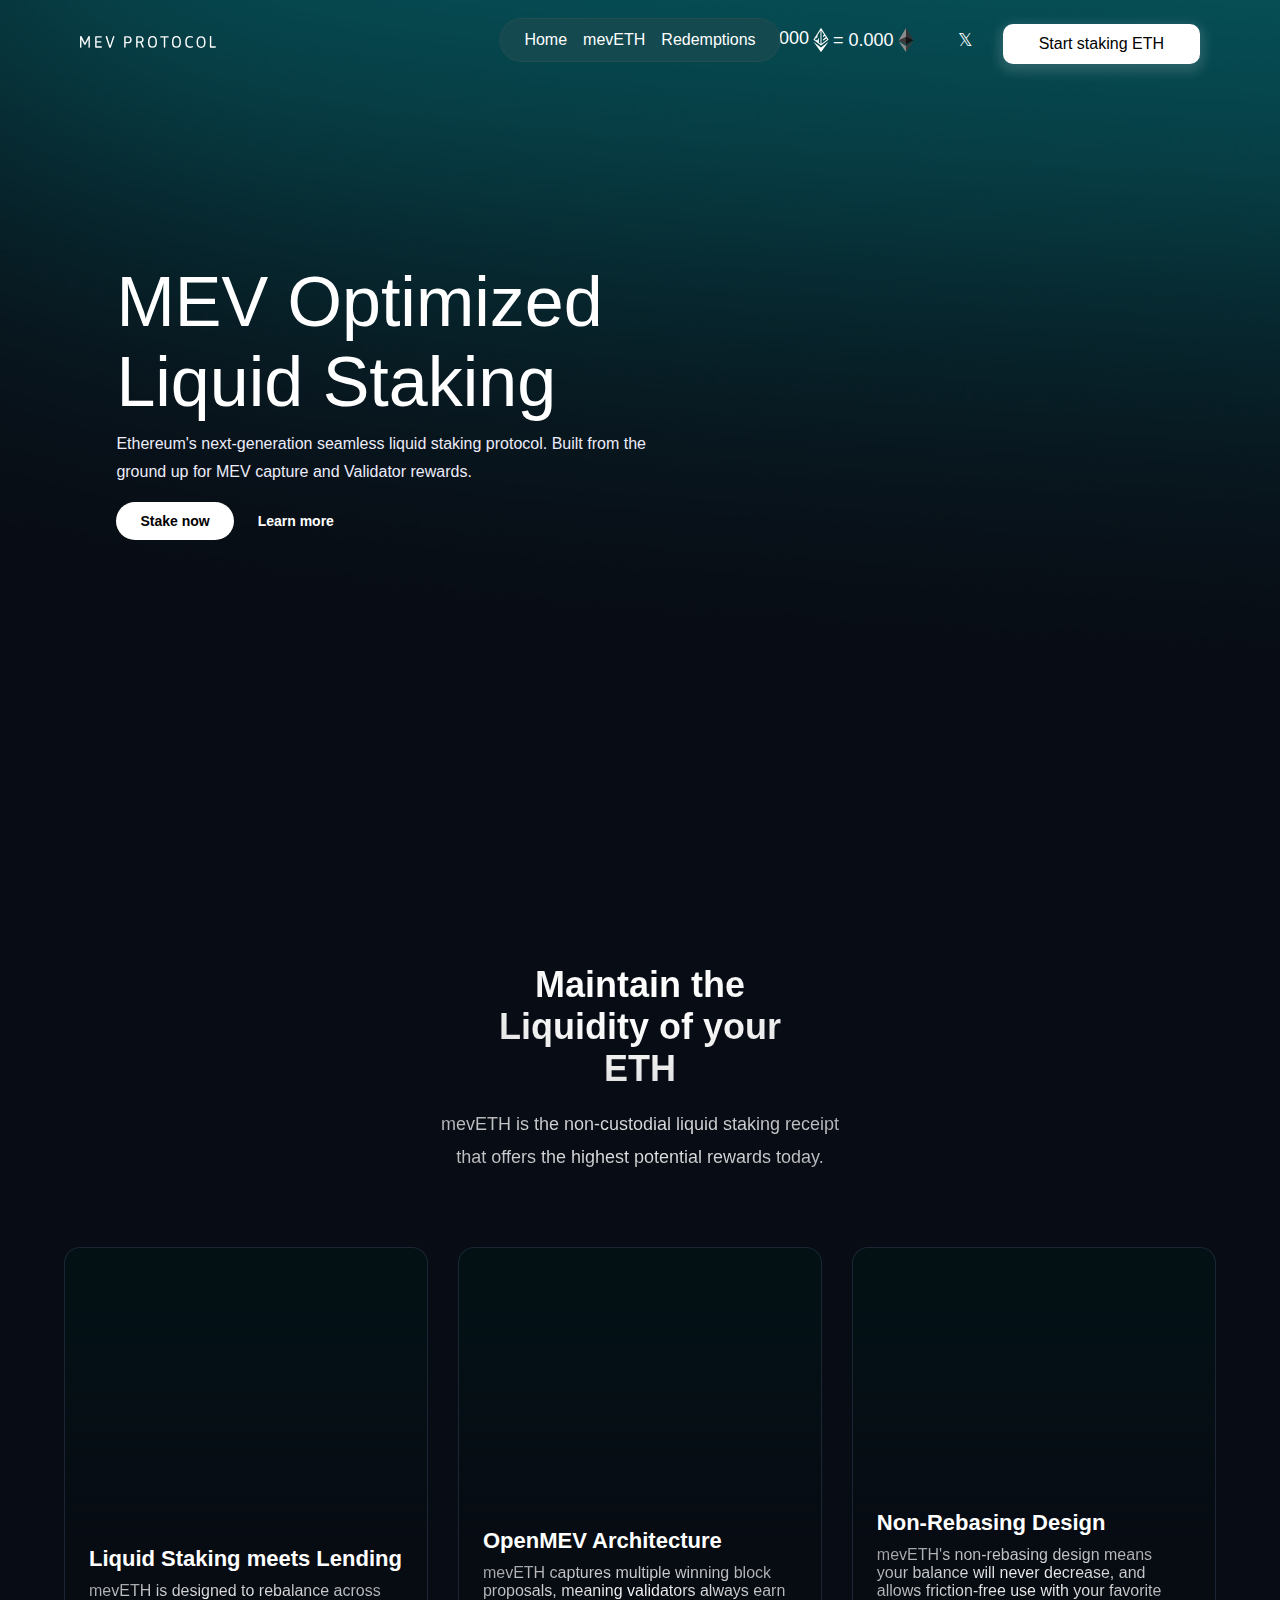
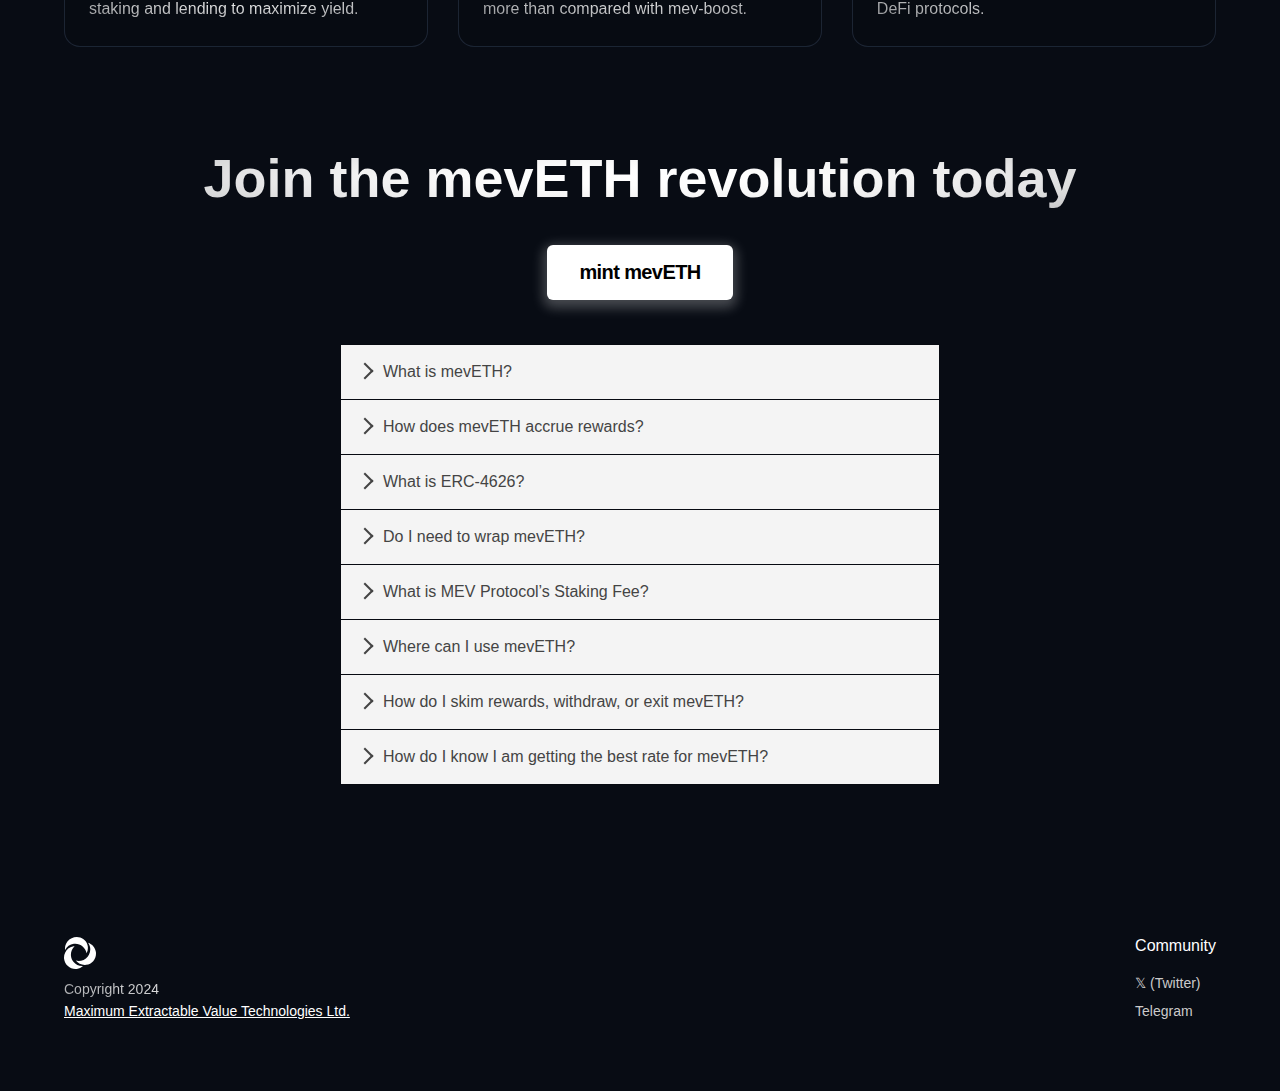
==== index.html @ b2927cab "initial" ====
<!DOCTYPE html><html lang="en"><head><meta charSet="utf-8"/><title>mevETH - Ethereum LSD Protocol</title><link rel="icon" href="/favicon.ico"/><link rel="apple-touch-icon" sizes="180x180" href="/apple-touch-icon.png"/><meta property="og:url" content="https://mev.io"/><meta property="og:type" content="website"/><meta property="og:title" content="mevETH - Ethereum LSD Protocol"/><meta property="og:description" content="Ethereum&#x27;s next-generation seamless liquid staking protocol. Built from the ground up for MEV capture and Validator rewards."/><meta property="og:image" content="https://mev.io/images/twitter-card.png"/><meta name="twitter:card" content="summary_large_image"/><meta name="twitter:site" content="@mevdotio"/><meta name="twitter:creator" content="@mevdotio"/><meta name="twitter:title" content="mevETH - Ethereum LSD Protocol"/><meta name="twitter:description" content="Ethereum&#x27;s next-generation seamless liquid staking protocol. Built from the ground up for MEV capture and Validator rewards."/><meta name="twitter:image" content="https://mev.io/images/twitter-card.png"/><meta name="viewport" content="width=device-width, initial-scale=1"/><meta name="next-head-count" content="16"/><link rel="preload" href="/_next/static/css/9e6dbf9101a9a16c.css" as="style"/><link rel="stylesheet" href="/_next/static/css/9e6dbf9101a9a16c.css" data-n-g=""/><link rel="preload" href="/_next/static/css/ba7b29b6f567348e.css" as="style"/><link rel="stylesheet" href="/_next/static/css/ba7b29b6f567348e.css" data-n-p=""/><noscript data-n-css=""></noscript><script defer="" nomodule="" src="/_next/static/chunks/polyfills-78c92fac7aa8fdd8.js"></script><script src="/_next/static/chunks/webpack-193df2cd1e088254.js" defer=""></script><script src="/_next/static/chunks/framework-48f7da9868157f5e.js" defer=""></script><script src="/_next/static/chunks/main-70a9a8b7d65f57b1.js" defer=""></script><script src="/_next/static/chunks/pages/_app-cb65a647f2c83611.js" defer=""></script><script src="/_next/static/chunks/58a3678d-e66e884e87c903cf.js" defer=""></script><script src="/_next/static/chunks/5090-e5858f92ec7a10dd.js" defer=""></script><script src="/_next/static/chunks/5675-821deb7d346eb6e0.js" defer=""></script><script src="/_next/static/chunks/3853-299b4e71f726141a.js" defer=""></script><script src="/_next/static/chunks/1292-792031616fa3cd35.js" defer=""></script><script src="/_next/static/chunks/8764-101e3db171585151.js" defer=""></script><script src="/_next/static/chunks/9761-9b1452c44ad5a506.js" defer=""></script><script src="/_next/static/chunks/1438-9fabbbc37238bfd7.js" defer=""></script><script src="/_next/static/chunks/4113-73d9032cc98ac08c.js" defer=""></script><script src="/_next/static/chunks/pages/index-a3fe8a8aa3f65057.js" defer=""></script><script src="/_next/static/6f2IP54mz_N9ShFIm2wkL/_buildManifest.js" defer=""></script><script src="/_next/static/6f2IP54mz_N9ShFIm2wkL/_ssgManifest.js" defer=""></script><style data-styled="" data-styled-version="5.3.11">.hkNxDt{display:-webkit-box;display:-webkit-flex;display:-ms-flexbox;display:flex;-webkit-flex-direction:row;-ms-flex-direction:row;flex-direction:row;width:90vw;-webkit-align-self:center;-ms-flex-item-align:center;align-self:center;margin:72px 0;font-size:14px;font-weight:400;-webkit-box-pack:justify;-webkit-justify-content:space-between;-ms-flex-pack:justify;justify-content:space-between;display:-webkit-box;display:-webkit-flex;display:-ms-flexbox;display:flex;}/*!sc*/
@media (max-width:560px){.hkNxDt{padding-bottom:64px;-webkit-flex-direction:column;-ms-flex-direction:column;flex-direction:column;-webkit-box-pack:start;-webkit-justify-content:flex-start;-ms-flex-pack:start;justify-content:flex-start;-webkit-align-items:flex-start;-webkit-box-align:flex-start;-ms-flex-align:flex-start;align-items:flex-start;font-size:12px;}}/*!sc*/
data-styled.g1[id="sc-c3d81a65-0"]{content:"hkNxDt,"}/*!sc*/
.iDowoh{display:-webkit-box;display:-webkit-flex;display:-ms-flexbox;display:flex;-webkit-flex-direction:row;-ms-flex-direction:row;flex-direction:row;-webkit-align-items:flex-start;-webkit-box-align:flex-start;-ms-flex-align:flex-start;align-items:flex-start;-webkit-box-pack:justify;-webkit-justify-content:space-between;-ms-flex-pack:justify;justify-content:space-between;-webkit-box-flex:1;-webkit-flex-grow:1;-ms-flex-positive:1;flex-grow:1;}/*!sc*/
@media (max-width:560px){.iDowoh{visibility:hidden;display:none;}}/*!sc*/
data-styled.g3[id="sc-c3d81a65-2"]{content:"iDowoh,"}/*!sc*/
.kILkBS{display:none;width:100%;-webkit-box-pack:justify;-webkit-justify-content:space-between;-ms-flex-pack:justify;justify-content:space-between;margin-top:32px;padding:0 4px;}/*!sc*/
@media (max-width:560px){.kILkBS{display:-webkit-box;display:-webkit-flex;display:-ms-flexbox;display:flex;}}/*!sc*/
data-styled.g4[id="sc-c3d81a65-3"]{content:"kILkBS,"}/*!sc*/
.bhXXJQ{display:-webkit-box;display:-webkit-flex;display:-ms-flexbox;display:flex;-webkit-flex-direction:column;-ms-flex-direction:column;flex-direction:column;}/*!sc*/
data-styled.g5[id="sc-c3d81a65-4"]{content:"bhXXJQ,"}/*!sc*/
.dpFEYM{margin-top:12px;background:radial-gradient( 162.5% 162.5% at 50% 50%, #ffffff 0%, rgba(199,199,199,0.01) 100% );-webkit-background-clip:text;-webkit-text-fill-color:transparent;background-clip:text;text-fill-color:transparent;}/*!sc*/
data-styled.g6[id="sc-c3d81a65-5"]{content:"dpFEYM,"}/*!sc*/
.fnyOBx{margin-top:6px;-webkit-text-decoration:underline;text-decoration:underline;color:white;}/*!sc*/
data-styled.g7[id="sc-c3d81a65-6"]{content:"fnyOBx,"}/*!sc*/
.lnZTcD{display:-webkit-box;display:-webkit-flex;display:-ms-flexbox;display:flex;-webkit-flex-direction:column;-ms-flex-direction:column;flex-direction:column;}/*!sc*/
data-styled.g8[id="sc-c3d81a65-7"]{content:"lnZTcD,"}/*!sc*/
.kRLWcY{color:white;font-weight:500;font-size:16px;}/*!sc*/
@media (max-width:560px){.kRLWcY{font-size:14px;}}/*!sc*/
data-styled.g9[id="sc-c3d81a65-8"]{content:"kRLWcY,"}/*!sc*/
.dMPtBi{display:-webkit-box;display:-webkit-flex;display:-ms-flexbox;display:flex;-webkit-flex-direction:column;-ms-flex-direction:column;flex-direction:column;margin-top:20px;gap:12px;}/*!sc*/
data-styled.g10[id="sc-c3d81a65-9"]{content:"dMPtBi,"}/*!sc*/
.kICtoB{color:#cbcaca;-webkit-transition:color 0.2s ease-in-out;transition:color 0.2s ease-in-out;}/*!sc*/
.kICtoB:hover{color:white;}/*!sc*/
data-styled.g11[id="sc-c3d81a65-10"]{content:"kICtoB,"}/*!sc*/
.hhqymI{display:-webkit-box;display:-webkit-flex;display:-ms-flexbox;display:flex;-webkit-flex-direction:column;-ms-flex-direction:column;flex-direction:column;min-height:100vh;min-width:100vw;background-image:url('/images/bg.png');background-size:cover;}/*!sc*/
data-styled.g12[id="sc-955db90f-0"]{content:"hhqymI,"}/*!sc*/
.ciZkiD{background:#ffffff;color:#000000;border-radius:10px;height:38px;padding:20px 36px 20px 36px;-webkit-box-pack:justify;-webkit-justify-content:space-between;-ms-flex-pack:justify;justify-content:space-between;display:-webkit-box;display:-webkit-flex;display:-ms-flexbox;display:flex;-webkit-box-pack:center;-webkit-justify-content:center;-ms-flex-pack:center;justify-content:center;-webkit-align-items:center;-webkit-box-align:center;-ms-flex-align:center;align-items:center;font-size:16px;font-weight:300;cursor:pointer;box-shadow:0px 4px 12px 4px rgba(255,255,255,0.15);-webkit-transition:-webkit-transform 0.2s ease-in-out;-webkit-transition:transform 0.2s ease-in-out;transition:transform 0.2s ease-in-out;}/*!sc*/
.ciZkiD:hover{-webkit-transform:scale(1.05);-ms-transform:scale(1.05);transform:scale(1.05);box-shadow-color:rgba(255,255,255,0.25);}/*!sc*/
@media (max-width:664px){.ciZkiD{padding:0 14px;}}/*!sc*/
data-styled.g23[id="sc-c3c32ebf-0"]{content:"ciZkiD,"}/*!sc*/
.brZslC{position:absolute;width:100%;padding:21px 56px;display:-webkit-box;display:-webkit-flex;display:-ms-flexbox;display:flex;-webkit-flex-direction:row;-ms-flex-direction:row;flex-direction:row;-webkit-box-pack:justify;-webkit-justify-content:space-between;-ms-flex-pack:justify;justify-content:space-between;-webkit-align-items:center;-webkit-box-align:center;-ms-flex-align:center;align-items:center;z-index:2;}/*!sc*/
@media (max-width:840px){.brZslC{padding:24px 32px;}}/*!sc*/
data-styled.g39[id="sc-b1a36aa9-11"]{content:"brZslC,"}/*!sc*/
.illsMp{margin-top:3px;height:auto;}/*!sc*/
data-styled.g40[id="sc-b1a36aa9-12"]{content:"illsMp,"}/*!sc*/
.jKYmmi{display:-webkit-box;display:-webkit-flex;display:-ms-flexbox;display:flex;}/*!sc*/
data-styled.g49[id="sc-fadb2cbd-1"]{content:"jKYmmi,"}/*!sc*/
.bzhMaA{display:-webkit-box;display:-webkit-flex;display:-ms-flexbox;display:flex;-webkit-flex-direction:column;-ms-flex-direction:column;flex-direction:column;-webkit-box-pack:center;-webkit-justify-content:center;-ms-flex-pack:center;justify-content:center;-webkit-align-items:center;-webkit-box-align:center;-ms-flex-align:center;align-items:center;-webkit-align-self:center;-ms-flex-item-align:center;align-self:center;margin-top:72px;padding-bottom:80px;}/*!sc*/
data-styled.g171[id="sc-d1f332ee-0"]{content:"bzhMaA,"}/*!sc*/
.lmbJLf{font-weight:600;font-size:54px;line-height:1.3;text-align:center;background:radial-gradient( 130% 130% at 50% 50%, #ffffff 0%, rgba(255,255,255,0.997018) 8.07%, rgba(253,253,253,0.988237) 15.54%, rgba(251,251,251,0.973907) 22.5%, rgba(248,248,248,0.954278) 29.04%, rgba(245,245,245,0.9296) 35.26%, rgba(240,240,240,0.900122) 41.25%, rgba(236,236,236,0.866093) 47.1%, rgba(230,230,230,0.827763) 52.9%, rgba(224,224,224,0.785382) 58.75%, rgba(217,217,217,0.7392) 64.74%, rgba(210,210,210,0.689466) 70.96%, rgba(202,202,202,0.636429) 77.5%, rgba(194,194,194,0.580339) 84.46%, rgba(185,185,185,0.521446) 91.93%, rgba(176,176,176,0.46) 100% );-webkit-background-clip:text;-webkit-text-fill-color:transparent;background-clip:text;text-fill-color:transparent;}/*!sc*/
@media (max-width:840px){.lmbJLf{font-size:48px;}}/*!sc*/
@media (max-width:664px){.lmbJLf{font-size:42px;}}/*!sc*/
@media (max-width:560px){.lmbJLf{font-size:32px;}}/*!sc*/
data-styled.g172[id="sc-d1f332ee-1"]{content:"lmbJLf,"}/*!sc*/
.bbfEsK{max-width:364px;font-weight:400;font-size:19px;line-height:1.5;text-align:center;background:radial-gradient( 162.5% 162.5% at 50% 50%, #ffffff 0%, rgba(199,199,199,0.01) 100% );-webkit-background-clip:text;-webkit-text-fill-color:transparent;background-clip:text;text-fill-color:transparent;}/*!sc*/
@media (max-width:840px){.bbfEsK{max-width:unset;padding:0 16px;font-size:18px;}}/*!sc*/
@media (max-width:664px){.bbfEsK{font-size:16px;}}/*!sc*/
@media (max-width:560px){.bbfEsK{font-size:14px;}}/*!sc*/
data-styled.g173[id="sc-d1f332ee-2"]{content:"bbfEsK,"}/*!sc*/
.gvBFIk{display:-webkit-box;display:-webkit-flex;display:-ms-flexbox;display:flex;-webkit-flex-direction:row;-ms-flex-direction:row;flex-direction:row;-webkit-box-pack:center;-webkit-justify-content:center;-ms-flex-pack:center;justify-content:center;-webkit-align-items:center;-webkit-box-align:center;-ms-flex-align:center;align-items:center;background:#ffffff;border-radius:6px;box-shadow:0px 4px 12px 4px rgba(255,255,255,0.25);padding:16px 32px;-webkit-transition:-webkit-transform 0.225s ease-in-out;-webkit-transition:transform 0.225s ease-in-out;transition:transform 0.225s ease-in-out;margin-top:32px;margin-bottom:24px;}/*!sc*/
.gvBFIk:hover{cursor:pointer;-webkit-transform:scale(0.975);-ms-transform:scale(0.975);transform:scale(0.975);}/*!sc*/
@media (max-width:840px){.gvBFIk{margin-top:24px;margin-bottom:16px;}}/*!sc*/
@media (max-width:664px){.gvBFIk{margin-top:20px;margin-bottom:12px;}}/*!sc*/
data-styled.g174[id="sc-d1f332ee-3"]{content:"gvBFIk,"}/*!sc*/
.fxpCZA{font-weight:600;font-size:20px;display:-webkit-box;display:-webkit-flex;display:-ms-flexbox;display:flex;-webkit-align-items:center;-webkit-box-align:center;-ms-flex-align:center;align-items:center;text-align:center;-webkit-letter-spacing:-0.03em;-moz-letter-spacing:-0.03em;-ms-letter-spacing:-0.03em;letter-spacing:-0.03em;color:#000000;}/*!sc*/
data-styled.g175[id="sc-d1f332ee-4"]{content:"fxpCZA,"}/*!sc*/
.bfYnsd{position:relative;border-bottom-left-radius:38px;border-bottom-right-radius:38px;width:calc(100vw - 48px);height:calc(100vh - 8px);-webkit-align-self:center;-ms-flex-item-align:center;align-self:center;overflow:hidden;}/*!sc*/
@media (max-width:840px){.bfYnsd{width:100vw;height:auto;min-height:100vh;}}/*!sc*/
@media (max-width:664px){.bfYnsd{min-height:unset;}}/*!sc*/
data-styled.g182[id="sc-955c775a-0"]{content:"bfYnsd,"}/*!sc*/
.jZJeuB{display:-webkit-box;display:-webkit-flex;display:-ms-flexbox;display:flex;-webkit-flex-direction:row;-ms-flex-direction:row;flex-direction:row;-webkit-box-pack:justify;-webkit-justify-content:space-between;-ms-flex-pack:justify;justify-content:space-between;-webkit-align-items:center;-webkit-box-align:center;-ms-flex-align:center;align-items:center;width:100%;height:90%;}/*!sc*/
@media (max-width:840px){.jZJeuB{-webkit-flex-direction:column;-ms-flex-direction:column;flex-direction:column;}}/*!sc*/
data-styled.g183[id="sc-955c775a-1"]{content:"jZJeuB,"}/*!sc*/
.goDAQd{display:-webkit-box;display:-webkit-flex;display:-ms-flexbox;display:flex;-webkit-flex-direction:column;-ms-flex-direction:column;flex-direction:column;-webkit-box-pack:center;-webkit-justify-content:center;-ms-flex-pack:center;justify-content:center;-webkit-align-items:flex-start;-webkit-box-align:flex-start;-ms-flex-align:flex-start;align-items:flex-start;min-height:90vh;gap:8px;padding-left:7.5%;}/*!sc*/
.goDAQd > div:first-child{font-size:70px;font-weight:500;max-width:590px;}/*!sc*/
.goDAQd > div:nth-child(2){max-width:550px;font-size:16px;font-weight:400;color:#ececfa;line-height:1.75;}/*!sc*/
@media (max-width:840px){.goDAQd{padding:0;padding-top:5%;min-height:auto;max-width:70vw;-webkit-align-items:center;-webkit-box-align:center;-ms-flex-align:center;align-items:center;}.goDAQd > div:first-child{max-width:unset;text-align:center;}.goDAQd > div:nth-child(2){text-align:center;max-width:unset;}}/*!sc*/
@media (max-width:664px){.goDAQd{padding-top:12%;max-width:85vw;}.goDAQd > div:first-child{font-size:50px;}}/*!sc*/
@media (max-width:560px){.goDAQd{padding-top:18%;}.goDAQd > div:first-child{font-size:32px;}.goDAQd > div:nth-child(2){font-size:14px;line-height:1.4;}}/*!sc*/
data-styled.g184[id="sc-955c775a-2"]{content:"goDAQd,"}/*!sc*/
.faEQhY{background:#ffffff;color:#000000;border-radius:20px;height:38px;padding:0 24px;display:-webkit-box;display:-webkit-flex;display:-ms-flexbox;display:flex;-webkit-box-pack:center;-webkit-justify-content:center;-ms-flex-pack:center;justify-content:center;-webkit-align-items:center;-webkit-box-align:center;-ms-flex-align:center;align-items:center;font-weight:600;font-size:14px;margin-top:8px;cursor:pointer;}/*!sc*/
@media (max-width:840px){.faEQhY{margin-bottom:20px;}}/*!sc*/
data-styled.g185[id="sc-955c775a-3"]{content:"faEQhY,"}/*!sc*/
.jwvrQG{height:38px;padding:0 24px;display:-webkit-box;display:-webkit-flex;display:-ms-flexbox;display:flex;-webkit-box-pack:center;-webkit-justify-content:center;-ms-flex-pack:center;justify-content:center;-webkit-align-items:center;-webkit-box-align:center;-ms-flex-align:center;align-items:center;font-weight:600;font-size:14px;margin-top:8px;cursor:pointer;}/*!sc*/
@media (max-width:840px){.jwvrQG{margin-bottom:20px;}}/*!sc*/
data-styled.g186[id="sc-955c775a-4"]{content:"jwvrQG,"}/*!sc*/
.CdJYQ{height:100%;width:50vw;}/*!sc*/
@media (max-width:840px){.CdJYQ{margin-top:32px;width:100vw;height:50vh;}}/*!sc*/
@media (max-width:664px){.CdJYQ{margin-top:0;}}/*!sc*/
data-styled.g187[id="sc-955c775a-5"]{content:"CdJYQ,"}/*!sc*/
.heaWgR{display:-webkit-box;display:-webkit-flex;display:-ms-flexbox;display:flex;-webkit-flex-direction:row;-ms-flex-direction:row;flex-direction:row;-webkit-align-items:center;-webkit-box-align:center;-ms-flex-align:center;align-items:center;-webkit-box-pack:justify;-webkit-justify-content:space-between;-ms-flex-pack:justify;justify-content:space-between;padding:24px 0;width:90vw;max-width:1360px;}/*!sc*/
@media (max-width:840px){.heaWgR{-webkit-flex-direction:column;-ms-flex-direction:column;flex-direction:column;-webkit-box-pack:center;-webkit-justify-content:center;-ms-flex-pack:center;justify-content:center;-webkit-align-items:center;-webkit-box-align:center;-ms-flex-align:center;align-items:center;gap:32px;}}/*!sc*/
data-styled.g188[id="sc-a2ac1b36-0"]{content:"heaWgR,"}/*!sc*/
.iUrgQm{background:linear-gradient(180deg,rgba(2,20,23,0.72) 15%,rgba(0,0,0,0.05) 75%);border:1.5px solid rgba(34,44,60,0.8);border-radius:16px;position:relative;-webkit-transition:border-color 0.2s ease-in-out;transition:border-color 0.2s ease-in-out;overflow:hidden;}/*!sc*/
.iUrgQm:hover{border-color:rgba(48,50,70,1);}/*!sc*/
data-styled.g189[id="sc-a2ac1b36-1"]{content:"iUrgQm,"}/*!sc*/
.xurUH{position:absolute;left:24px;bottom:28px;max-width:auto;display:-webkit-box;display:-webkit-flex;display:-ms-flexbox;display:flex;-webkit-flex-direction:column;-ms-flex-direction:column;flex-direction:column;-webkit-box-pack:end;-webkit-justify-content:flex-end;-ms-flex-pack:end;justify-content:flex-end;gap:10px;z-index:1;}/*!sc*/
.xurUH > div:first-child{font-weight:600;font-size:22px;}/*!sc*/
.xurUH > div:last-child{font-weight:400;max-width:90%;background:radial-gradient( 162.5% 162.5% at 50% 50%, #ffffff 0%, rgba(199,199,199,0.01) 100% );-webkit-background-clip:text;-webkit-text-fill-color:transparent;background-clip:text;text-fill-color:transparent;}/*!sc*/
data-styled.g190[id="sc-a2ac1b36-2"]{content:"xurUH,"}/*!sc*/
.gGRwgS{width:calc(33% - 16px);min-height:382px;aspect-ratio:1/1.1;}/*!sc*/
@media (max-width:1024px){.gGRwgS{aspect-ratio:1/1.5;}}/*!sc*/
@media (max-width:840px){.gGRwgS{width:calc(100%);aspect-ratio:1/1.1;}}/*!sc*/
data-styled.g191[id="sc-a2ac1b36-3"]{content:"gGRwgS,"}/*!sc*/
.tDeju{height:100%;position:absolute;width:100%;left:0;overflow:hidden;border-radius:16px;}/*!sc*/
data-styled.g192[id="sc-a2ac1b36-4"]{content:"tDeju,"}/*!sc*/
.htoMMP{display:-webkit-box;display:-webkit-flex;display:-ms-flexbox;display:flex;-webkit-flex-direction:column;-ms-flex-direction:column;flex-direction:column;-webkit-align-items:center;-webkit-box-align:center;-ms-flex-align:center;align-items:center;}/*!sc*/
data-styled.g193[id="sc-44449366-0"]{content:"htoMMP,"}/*!sc*/
.eFyEMz{font-weight:600;font-size:36px;text-align:center;max-width:388px;padding:0 24px;padding-top:72px;background:radial-gradient( 130% 130% at 50% 50%, #ffffff 0%, rgba(255,255,255,0.997018) 8.07%, rgba(253,253,253,0.988237) 15.54%, rgba(251,251,251,0.973907) 22.5%, rgba(248,248,248,0.954278) 29.04%, rgba(245,245,245,0.9296) 35.26%, rgba(240,240,240,0.900122) 41.25%, rgba(236,236,236,0.866093) 47.1%, rgba(230,230,230,0.827763) 52.9%, rgba(224,224,224,0.785382) 58.75%, rgba(217,217,217,0.7392) 64.74%, rgba(210,210,210,0.689466) 70.96%, rgba(202,202,202,0.636429) 77.5%, rgba(194,194,194,0.580339) 84.46%, rgba(185,185,185,0.521446) 91.93%, rgba(176,176,176,0.46) 100% );-webkit-background-clip:text;-webkit-text-fill-color:transparent;background-clip:text;text-fill-color:transparent;}/*!sc*/
data-styled.g194[id="sc-44449366-1"]{content:"eFyEMz,"}/*!sc*/
.gHwpwW{font-weight:400;font-size:18px;line-height:1.85;text-align:center;max-width:480px;margin-top:18px;padding:0 24px;margin-bottom:48px;background:radial-gradient( 162.5% 162.5% at 50% 50%, #ffffff 0%, rgba(199,199,199,0.01) 100% );-webkit-background-clip:text;-webkit-text-fill-color:transparent;background-clip:text;text-fill-color:transparent;}/*!sc*/
data-styled.g195[id="sc-44449366-2"]{content:"gHwpwW,"}/*!sc*/
</style></head><body style="scrollbar-width:none;:-webkit-scrollbar:[object Object]"><div id="__next"><div data-rk=""><style>[data-rk]{--rk-blurs-modalOverlay:blur(4px);--rk-fonts-body:SFRounded, ui-rounded, "SF Pro Rounded", -apple-system, BlinkMacSystemFont, "Segoe UI", Roboto, Helvetica, Arial, sans-serif, "Apple Color Emoji", "Segoe UI Emoji", "Segoe UI Symbol";--rk-radii-actionButton:10px;--rk-radii-connectButton:8px;--rk-radii-menuButton:8px;--rk-radii-modal:16px;--rk-radii-modalMobile:18px;--rk-colors-accentColor:#00bfff;--rk-colors-accentColorForeground:#FFF;--rk-colors-actionButtonBorder:rgba(255, 255, 255, 0.04);--rk-colors-actionButtonBorderMobile:rgba(255, 255, 255, 0.08);--rk-colors-actionButtonSecondaryBackground:rgba(255, 255, 255, 0.08);--rk-colors-closeButton:rgba(224, 232, 255, 0.6);--rk-colors-closeButtonBackground:rgba(255, 255, 255, 0.08);--rk-colors-connectButtonBackground:#1A1B1F;--rk-colors-connectButtonBackgroundError:#FF494A;--rk-colors-connectButtonInnerBackground:linear-gradient(0deg, rgba(255, 255, 255, 0.075), rgba(255, 255, 255, 0.15));--rk-colors-connectButtonText:#FFF;--rk-colors-connectButtonTextError:#FFF;--rk-colors-connectionIndicator:#30E000;--rk-colors-downloadBottomCardBackground:linear-gradient(126deg, rgba(0, 0, 0, 0) 9.49%, rgba(120, 120, 120, 0.2) 71.04%), #1A1B1F;--rk-colors-downloadTopCardBackground:linear-gradient(126deg, rgba(120, 120, 120, 0.2) 9.49%, rgba(0, 0, 0, 0) 71.04%), #1A1B1F;--rk-colors-error:#FF494A;--rk-colors-generalBorder:rgba(255, 255, 255, 0.08);--rk-colors-generalBorderDim:rgba(255, 255, 255, 0.04);--rk-colors-menuItemBackground:rgba(224, 232, 255, 0.1);--rk-colors-modalBackdrop:rgba(0, 0, 0, 0.5);--rk-colors-modalBackground:#1A1B1F;--rk-colors-modalBorder:rgba(255, 255, 255, 0.08);--rk-colors-modalText:#FFF;--rk-colors-modalTextDim:rgba(224, 232, 255, 0.3);--rk-colors-modalTextSecondary:rgba(255, 255, 255, 0.6);--rk-colors-profileAction:rgba(224, 232, 255, 0.1);--rk-colors-profileActionHover:rgba(224, 232, 255, 0.2);--rk-colors-profileForeground:rgba(224, 232, 255, 0.05);--rk-colors-selectedOptionBorder:rgba(224, 232, 255, 0.1);--rk-colors-standby:#FFD641;--rk-shadows-connectButton:0px 4px 12px rgba(0, 0, 0, 0.1);--rk-shadows-dialog:0px 8px 32px rgba(0, 0, 0, 0.32);--rk-shadows-profileDetailsAction:0px 2px 6px rgba(37, 41, 46, 0.04);--rk-shadows-selectedOption:0px 2px 6px rgba(0, 0, 0, 0.24);--rk-shadows-selectedWallet:0px 2px 6px rgba(0, 0, 0, 0.24);--rk-shadows-walletLogo:0px 2px 16px rgba(0, 0, 0, 0.16);}</style><main class="sc-955db90f-0 hhqymI"><div class="sc-955c775a-0 bfYnsd"><div class="sc-b1a36aa9-11 brZslC"><a href="/"><img alt="Manifold LSD" loading="lazy" width="136" height="0" decoding="async" data-nimg="1" class="sc-b1a36aa9-12 illsMp" style="color:transparent" src="/svg/MEV Text White.svg"/></a><div class="sc-fadb2cbd-1 jKYmmi"><a style="margin-top:3px" href="/stake" class="sc-c3c32ebf-0 ciZkiD">Start staking ETH</a></div></div><div class="sc-955c775a-1 jZJeuB"><div class="sc-955c775a-2 goDAQd"><div>MEV Optimized Liquid Staking</div><div>Ethereum&#x27;s next-generation seamless liquid staking protocol. Built from the ground up for MEV capture and Validator rewards.</div><div style="display:flex;flex-direction:row"><a href="/stake" class="sc-955c775a-3 faEQhY">Stake now</a><a href="#about" class="sc-955c775a-4 jwvrQG">Learn more</a></div></div><div class="sc-955c775a-5 CdJYQ"><div style="width:100%;height:100%"><canvas style="display:none"></canvas></div></div></div></div><div id="about" class="sc-44449366-0 htoMMP"><div class="sc-44449366-1 eFyEMz">Maintain the Liquidity of your ETH</div><div class="sc-44449366-2 gHwpwW">mevETH is the non-custodial liquid staking receipt that offers the highest potential rewards today.</div><div class="sc-a2ac1b36-0 heaWgR"><div class="sc-a2ac1b36-1 iUrgQm sc-a2ac1b36-3 gGRwgS"><div class="sc-a2ac1b36-2 xurUH"><div>Liquid Staking meets Lending</div><div>mevETH is designed to rebalance across staking and lending to maximize yield.</div></div><div class="sc-a2ac1b36-4 tDeju"><div style="width:100%;height:100%"><canvas style="display:none"></canvas></div></div></div><div class="sc-a2ac1b36-1 iUrgQm sc-a2ac1b36-3 gGRwgS"><div class="sc-a2ac1b36-2 xurUH"><div>OpenMEV Architecture</div><div>mevETH captures multiple winning block proposals, meaning validators always earn more than compared with mev-boost.</div></div><div class="sc-a2ac1b36-4 tDeju"><div style="width:100%;height:100%"><canvas style="display:none"></canvas></div></div></div><div class="sc-a2ac1b36-1 iUrgQm sc-a2ac1b36-3 gGRwgS"><div class="sc-a2ac1b36-2 xurUH"><div>Non-Rebasing Design</div><div>mevETH&#x27;s non-rebasing design means your balance will never decrease, and allows friction-free use with your favorite DeFi protocols.</div></div><div class="sc-a2ac1b36-4 tDeju"><div style="width:100%;height:100%"><canvas style="display:none"></canvas></div></div></div></div><div class="sc-d1f332ee-0 bzhMaA"><div class="sc-d1f332ee-1 lmbJLf">Join the mevETH revolution today<br/></div><a class="sc-d1f332ee-3 gvBFIk" href="/stake"><div class="sc-d1f332ee-4 fxpCZA">mint mevETH</div></a><div class="sc-d1f332ee-2 bbfEsK">0<!-- -->+ ETH and counting<br/></div><div style="width:600px;margin-top:20px"><h1>FAQ</h1><div data-accordion-component="Accordion" class="accordion"><div data-accordion-component="AccordionItem" class="accordion__item"><div data-accordion-component="AccordionItemHeading" role="heading" class="accordion__heading" aria-level="3"><div class="accordion__button" id="accordion__heading-:Rq9akdm:" aria-disabled="false" aria-expanded="false" aria-controls="accordion__panel-:Rq9akdm:" role="button" tabindex="0" data-accordion-component="AccordionItemButton">What is mevETH?</div></div><div data-accordion-component="AccordionItemPanel" class="accordion__panel" id="accordion__panel-:Rq9akdm:" hidden="">mevETH is an Ethereum Liquid Staking Token (LST)
                built on top of the ERC-4626 Vault Token standard.
                This means there is no rebasing involved, and no need for a 
                wrapped version of the token to be used within DeFi protocols 
                like Curve or Balancer. Simplified, mevETH provides you shares 
                to the tokens vault, which essentially grows in ETH from rewards.</div></div><div data-accordion-component="AccordionItem" class="accordion__item"><div data-accordion-component="AccordionItemHeading" role="heading" class="accordion__heading" aria-level="3"><div class="accordion__button" id="accordion__heading-:R1a9akdm:" aria-disabled="false" aria-expanded="false" aria-controls="accordion__panel-:R1a9akdm:" role="button" tabindex="0" data-accordion-component="AccordionItemButton">How does mevETH accrue rewards?</div></div><div data-accordion-component="AccordionItemPanel" class="accordion__panel" id="accordion__panel-:R1a9akdm:" hidden="">mevETH stakes the ETH in the protocol into ETH validators, 
              and captures rewards from the validators. There is a 10% fee for 
              staking with MEV Protocol, which goes to the protocol. Additionally,
               MEV Protocol will be capturing rewards through various avenues 
               involving MEV, and drive that to mevETH. Over time, mevETH will 
               grow proportionally with the ETH it has garnished from validator 
               rewards, and the future planned mechanisms to capture MEV.</div></div><div data-accordion-component="AccordionItem" class="accordion__item"><div data-accordion-component="AccordionItemHeading" role="heading" class="accordion__heading" aria-level="3"><div class="accordion__button" id="accordion__heading-:R1q9akdm:" aria-disabled="false" aria-expanded="false" aria-controls="accordion__panel-:R1q9akdm:" role="button" tabindex="0" data-accordion-component="AccordionItemButton">What is ERC-4626?</div></div><div data-accordion-component="AccordionItemPanel" class="accordion__panel" id="accordion__panel-:R1q9akdm:" hidden="">ERC-4626 is a standard to optimize and unify 
              the technical parameters of yield-bearing vaults. 
              It provides a standard API for tokenized yield-bearing vaults 
              that represent shares of a single underlying ERC-20 token. 
              ERC-4626 also outlines an optional extension for tokenized vaults 
              utilizing ERC-20, offering basic 
              functionality for depositing, withdrawing tokens and reading balances.</div></div><div data-accordion-component="AccordionItem" class="accordion__item"><div data-accordion-component="AccordionItemHeading" role="heading" class="accordion__heading" aria-level="3"><div class="accordion__button" id="accordion__heading-:R2a9akdm:" aria-disabled="false" aria-expanded="false" aria-controls="accordion__panel-:R2a9akdm:" role="button" tabindex="0" data-accordion-component="AccordionItemButton">Do I need to wrap mevETH?</div></div><div data-accordion-component="AccordionItemPanel" class="accordion__panel" id="accordion__panel-:R2a9akdm:" hidden="">No. As mevETH is a non-rebasing token thanks to the ERC-4626 vault 
              standard, which provides shares to the underlying in the vault, the amount 
              of mevETH will not change unless you deposit or withdraw mevETH. As the 
              vault grows, your shares proportional to the vault will grow in terms of ETH</div></div><div data-accordion-component="AccordionItem" class="accordion__item"><div data-accordion-component="AccordionItemHeading" role="heading" class="accordion__heading" aria-level="3"><div class="accordion__button" id="accordion__heading-:R2q9akdm:" aria-disabled="false" aria-expanded="false" aria-controls="accordion__panel-:R2q9akdm:" role="button" tabindex="0" data-accordion-component="AccordionItemButton">What is MEV Protocol’s Staking Fee?</div></div><div data-accordion-component="AccordionItemPanel" class="accordion__panel" id="accordion__panel-:R2q9akdm:" hidden="">MEV Protocol applies a 10% fee on staking rewards, which goes to the protocol.</div></div><div data-accordion-component="AccordionItem" class="accordion__item"><div data-accordion-component="AccordionItemHeading" role="heading" class="accordion__heading" aria-level="3"><div class="accordion__button" id="accordion__heading-:R3a9akdm:" aria-disabled="false" aria-expanded="false" aria-controls="accordion__panel-:R3a9akdm:" role="button" tabindex="0" data-accordion-component="AccordionItemButton">Where can I use mevETH?</div></div><div data-accordion-component="AccordionItemPanel" class="accordion__panel" id="accordion__panel-:R3a9akdm:" hidden="">mevETH can be used to LP with pools on Curve and Balancer. 
              Those LPs can additionally be 
              staked in Protocols like Convex, Yearn, and Aura.</div></div><div data-accordion-component="AccordionItem" class="accordion__item"><div data-accordion-component="AccordionItemHeading" role="heading" class="accordion__heading" aria-level="3"><div class="accordion__button" id="accordion__heading-:R3q9akdm:" aria-disabled="false" aria-expanded="false" aria-controls="accordion__panel-:R3q9akdm:" role="button" tabindex="0" data-accordion-component="AccordionItemButton">How do I skim rewards, withdraw, or exit mevETH?</div></div><div data-accordion-component="AccordionItemPanel" class="accordion__panel" id="accordion__panel-:R3q9akdm:" hidden="">All of this can be done on the Redemptions page.</div></div><div data-accordion-component="AccordionItem" class="accordion__item"><div data-accordion-component="AccordionItemHeading" role="heading" class="accordion__heading" aria-level="3"><div class="accordion__button" id="accordion__heading-:R4a9akdm:" aria-disabled="false" aria-expanded="false" aria-controls="accordion__panel-:R4a9akdm:" role="button" tabindex="0" data-accordion-component="AccordionItemButton">How do I know I am getting the best rate for mevETH?</div></div><div data-accordion-component="AccordionItemPanel" class="accordion__panel" id="accordion__panel-:R4a9akdm:" hidden="">Thanks to mevRouter, it is designed to consider minting price vs. 
              swap price from available LP pools. If it’s more efficient to swap ETH to 
              mevETH, it will utilize the LP pools. If not, it will directly mint mevETH. 
              It may also fulfill orders through both swapping and minting combined. 
              Additionally, mevRouter will also help prevent getting sandwiched to 
              ensure you the best rate when swapping mevETH.</div></div></div></div></div></div><div class="sc-c3d81a65-0 hkNxDt"><div class="sc-c3d81a65-4 bhXXJQ"><svg width="32" height="32" viewBox="0 0 32 32" fill="none"><path d="M22.5541 16.3235C21.6169 10.5094 16.4113 6.36751 10.6093 6.71423C10.3444 6.72859 10.0795 6.75361 9.81463 6.78927C5.87594 7.30119 2.68675 9.78111 1.09975 13.1198C0.887334 11.6095 0.984911 10.0732 1.38681 8.60015C1.78869 7.1271 2.48683 5.74683 3.44063 4.53967C7.35267 -0.451961 14.5574 -1.48558 19.5339 2.23013C20.3436 2.83377 21.064 3.54368 21.6746 4.33971C24.2786 7.73642 24.6558 12.4233 22.5541 16.3235Z" fill="white"></path><path d="M19.0094 29.0754C17.3224 30.6189 15.1824 31.6084 12.8898 31.9043C6.67991 32.7122 0.956927 28.3164 0.107259 22.0883C-0.196429 19.9037 0.147976 17.68 1.09968 15.6805C2.68646 12.342 5.87578 9.86208 9.81463 9.35023C10.0795 9.31478 10.3444 9.28974 10.6093 9.27515C7.95367 11.6899 6.49605 15.3382 7.02057 19.1847C7.29304 21.2172 8.11409 23.1426 9.39961 24.7637C11.6565 27.6014 15.2041 29.3036 19.0094 29.0754Z" fill="white"></path><path d="M22.1889 27.8367C21.9244 27.8714 21.6594 27.8974 21.3942 27.9111C17.5892 28.1395 14.0415 26.4376 11.785 23.5991C16.1003 24.6562 20.9031 23.1405 23.844 19.3895C24.2569 18.8643 24.6235 18.3056 24.9395 17.7199C27.0416 13.82 26.6647 9.1326 24.0592 5.7356C28.1148 7.04654 31.2784 10.5924 31.8938 15.098C32.7436 21.3262 28.3991 27.0312 22.1889 27.8367Z" fill="white"></path></svg><div class="sc-c3d81a65-5 dpFEYM">Copyright 2024</div><a class="sc-c3d81a65-6 fnyOBx">Maximum Extractable Value Technologies Ltd.</a></div><div class="sc-c3d81a65-2 iDowoh"><div class="sc-c3d81a65-7 lnZTcD"><div class="sc-c3d81a65-8 kRLWcY"></div><div class="sc-c3d81a65-9 dMPtBi"></div></div><div class="sc-c3d81a65-7 lnZTcD"><div class="sc-c3d81a65-8 kRLWcY"></div><div class="sc-c3d81a65-9 dMPtBi"></div></div><div class="sc-c3d81a65-7 lnZTcD"><div class="sc-c3d81a65-8 kRLWcY">Overview</div><div class="sc-c3d81a65-9 dMPtBi"><a href="https://forums.mev.io" target="_blank" class="sc-c3d81a65-10 kICtoB">Forums</a><a href="/redeemCreamETH2" target="_blank" class="sc-c3d81a65-10 kICtoB">Migrate</a><a href="/team" target="_blank" class="sc-c3d81a65-10 kICtoB">Team</a></div></div><div class="sc-c3d81a65-7 lnZTcD"><div class="sc-c3d81a65-8 kRLWcY">Documentation</div><div class="sc-c3d81a65-9 dMPtBi"><a href="https://docs.mev.io/" target="_blank" class="sc-c3d81a65-10 kICtoB">MEV Protocol</a><a href="https://github.com/manifoldfinance" target="_blank" class="sc-c3d81a65-10 kICtoB">GitHub</a></div></div><div class="sc-c3d81a65-7 lnZTcD"><div class="sc-c3d81a65-8 kRLWcY">Community</div><div class="sc-c3d81a65-9 dMPtBi"><a href="https://x.com/mevdotio" target="_blank" class="sc-c3d81a65-10 kICtoB">𝕏 (Twitter)</a><a href="https://t.me/manifoldfinance" target="_blank" class="sc-c3d81a65-10 kICtoB">Telegram</a><a href="https://discord.gg/mevprotocol" target="_blank" class="sc-c3d81a65-10 kICtoB">Discord</a><a href="https://blog.mev.io" target="_blank" class="sc-c3d81a65-10 kICtoB">Blog</a><a href="https://medium.com/@mevdotio" target="_blank" class="sc-c3d81a65-10 kICtoB">Medium</a></div></div></div><div class="sc-c3d81a65-3 kILkBS"><div class="sc-c3d81a65-7 lnZTcD"><div class="sc-c3d81a65-8 kRLWcY">Overview</div><div class="sc-c3d81a65-9 dMPtBi"><a href="https://forums.mev.io" target="_blank" class="sc-c3d81a65-10 kICtoB">Forums</a><a href="/redeemCreamETH2" target="_blank" class="sc-c3d81a65-10 kICtoB">Migrate</a><a href="/team" target="_blank" class="sc-c3d81a65-10 kICtoB">Team</a></div></div><div class="sc-c3d81a65-7 lnZTcD"><div class="sc-c3d81a65-8 kRLWcY">Docs</div><div class="sc-c3d81a65-9 dMPtBi"><a href="https://status.manifoldfinance.com/" target="_blank" class="sc-c3d81a65-10 kICtoB">Network Status</a><a href="https://notionforms.io/forms/46b2a6bb-ac53-467c-ac3d-73623986c74f" target="_blank" class="sc-c3d81a65-10 kICtoB">Partner Inquiry</a><a href="https://github.com/manifoldfinance/support" target="_blank" class="sc-c3d81a65-10 kICtoB">Help</a></div></div><div class="sc-c3d81a65-7 lnZTcD"><div class="sc-c3d81a65-8 kRLWcY">Community</div><div class="sc-c3d81a65-9 dMPtBi"><a href="https://github.com/manifoldfinance/web/" target="_blank" class="sc-c3d81a65-10 kICtoB">Source</a><a href="https://github.com/manifoldfinance" target="_blank" class="sc-c3d81a65-10 kICtoB">Github</a><a href="https://x.com/mevdotio" target="_blank" class="sc-c3d81a65-10 kICtoB">𝕏 (Twitter)</a><a href="https://t.me/manifoldfinance" target="_blank" class="sc-c3d81a65-10 kICtoB">Telegram</a></div></div></div></div></main></div></div><script id="__NEXT_DATA__" type="application/json">{"props":{"pageProps":{}},"page":"/","query":{},"buildId":"6f2IP54mz_N9ShFIm2wkL","nextExport":true,"autoExport":true,"isFallback":false,"scriptLoader":[]}</script></body><style>
        html,
        body {
          visibility: hidden;
          background: #020914;

        }
        </style></html></body></html>
---- _next/static/css/9e6dbf9101a9a16c.css ----
:root{--max-width:1100px;--border-radius:12px;--font-mono:ui-monospace,Menlo,Monaco,"Cascadia Mono","Segoe UI Mono","Roboto Mono","Oxygen Mono","Ubuntu Monospace","Source Code Pro","Fira Mono","Droid Sans Mono","Courier New",monospace;--foreground-rgb:255,255,255;--background-color:#020914}*{box-sizing:border-box;padding:0;margin:0}body,html{max-width:100vw;overflow-x:hidden;font-family:Inter,sans-serif;visibility:visible!important}body{color:rgb(var(--foreground-rgb));background:var(--background-color)}a{color:inherit;text-decoration:none}input{background:#0000;border:none;outline:none}input::-webkit-inner-spin-button,input::-webkit-outer-spin-button{-webkit-appearance:none;margin:0}input[type=number]{-webkit-appearance:textfield;appearance:textfield}[data-rk] .iekbcc0{border:0;box-sizing:border-box;font-size:100%;line-height:normal;margin:0;padding:0;text-align:left;vertical-align:initial;-webkit-tap-highlight-color:transparent}[data-rk] .iekbcc1{list-style:none}[data-rk] .iekbcc2{quotes:none}[data-rk] .iekbcc2:after,[data-rk] .iekbcc2:before{content:""}[data-rk] .iekbcc3{border-collapse:collapse;border-spacing:0}[data-rk] .iekbcc4{-webkit-appearance:none;appearance:none}[data-rk] .iekbcc5{outline:none}[data-rk] .iekbcc5::placeholder{opacity:1}[data-rk] .iekbcc6{background-color:initial;color:inherit}[data-rk] .iekbcc7:disabled{opacity:1}[data-rk] .iekbcc7::-ms-expand,[data-rk] .iekbcc8::-ms-clear{display:none}[data-rk] .iekbcc8::-webkit-search-cancel-button{-webkit-appearance:none}[data-rk] .iekbcc9{background:none;cursor:pointer;text-align:left}[data-rk] .iekbcca{color:inherit;text-decoration:none}[data-rk] .ju367v0{align-items:flex-start}[data-rk] .ju367v2{align-items:flex-end}[data-rk] .ju367v4{align-items:center}[data-rk] .ju367v6{display:none}[data-rk] .ju367v8{display:block}[data-rk] .ju367va{display:flex}[data-rk] .ju367vc{display:inline}[data-rk] .ju367ve{align-self:flex-start}[data-rk] .ju367vf{align-self:flex-end}[data-rk] .ju367vg{align-self:center}[data-rk] .ju367vh{background-size:cover}[data-rk] .ju367vi{border-radius:1px}[data-rk] .ju367vj{border-radius:6px}[data-rk] .ju367vk{border-radius:10px}[data-rk] .ju367vl{border-radius:13px}[data-rk] .ju367vm{border-radius:var(--rk-radii-actionButton)}[data-rk] .ju367vn{border-radius:var(--rk-radii-connectButton)}[data-rk] .ju367vo{border-radius:var(--rk-radii-menuButton)}[data-rk] .ju367vp{border-radius:var(--rk-radii-modal)}[data-rk] .ju367vq{border-radius:var(--rk-radii-modalMobile)}[data-rk] .ju367vr{border-radius:25%}[data-rk] .ju367vs{border-radius:9999px}[data-rk] .ju367vt{border-style:solid}[data-rk] .ju367vu{border-width:0}[data-rk] .ju367vv{border-width:1px}[data-rk] .ju367vw{border-width:2px}[data-rk] .ju367vx{border-width:4px}[data-rk] .ju367vy{cursor:pointer}[data-rk] .ju367vz{flex-direction:row}[data-rk] .ju367v10{flex-direction:column}[data-rk] .ju367v11{font-family:var(--rk-fonts-body)}[data-rk] .ju367v12{font-size:12px;line-height:18px}[data-rk] .ju367v13{font-size:13px;line-height:18px}[data-rk] .ju367v14{font-size:14px;line-height:18px}[data-rk] .ju367v15{font-size:16px;line-height:20px}[data-rk] .ju367v16{font-size:18px;line-height:24px}[data-rk] .ju367v17{font-size:20px;line-height:24px}[data-rk] .ju367v18{font-size:23px;line-height:29px}[data-rk] .ju367v19{font-weight:400}[data-rk] .ju367v1a{font-weight:500}[data-rk] .ju367v1b{font-weight:600}[data-rk] .ju367v1c{font-weight:700}[data-rk] .ju367v1d{font-weight:800}[data-rk] .ju367v1e{gap:0}[data-rk] .ju367v1f{gap:1px}[data-rk] .ju367v1g{gap:2px}[data-rk] .ju367v1h{gap:3px}[data-rk] .ju367v1i{gap:4px}[data-rk] .ju367v1j{gap:5px}[data-rk] .ju367v1k{gap:6px}[data-rk] .ju367v1l{gap:8px}[data-rk] .ju367v1m{gap:10px}[data-rk] .ju367v1n{gap:12px}[data-rk] .ju367v1o{gap:14px}[data-rk] .ju367v1p{gap:16px}[data-rk] .ju367v1q{gap:18px}[data-rk] .ju367v1r{gap:20px}[data-rk] .ju367v1s{gap:24px}[data-rk] .ju367v1t{gap:28px}[data-rk] .ju367v1u{gap:32px}[data-rk] .ju367v1v{gap:36px}[data-rk] .ju367v1w{gap:44px}[data-rk] .ju367v1x{gap:64px}[data-rk] .ju367v1y{gap:-1px}[data-rk] .ju367v1z{height:1px}[data-rk] .ju367v20{height:2px}[data-rk] .ju367v21{height:4px}[data-rk] .ju367v22{height:8px}[data-rk] .ju367v23{height:12px}[data-rk] .ju367v24{height:20px}[data-rk] .ju367v25{height:24px}[data-rk] .ju367v26{height:28px}[data-rk] .ju367v27{height:30px}[data-rk] .ju367v28{height:32px}[data-rk] .ju367v29{height:34px}[data-rk] .ju367v2a{height:36px}[data-rk] .ju367v2b{height:40px}[data-rk] .ju367v2c{height:44px}[data-rk] .ju367v2d{height:48px}[data-rk] .ju367v2e{height:54px}[data-rk] .ju367v2f{height:60px}[data-rk] .ju367v2g{height:200px}[data-rk] .ju367v2h{height:100%}[data-rk] .ju367v2i{height:max-content}[data-rk] .ju367v2j{justify-content:flex-start}[data-rk] .ju367v2k{justify-content:flex-end}[data-rk] .ju367v2l{justify-content:center}[data-rk] .ju367v2m{justify-content:space-between}[data-rk] .ju367v2n{justify-content:space-around}[data-rk] .ju367v2o{text-align:left}[data-rk] .ju367v2p{text-align:center}[data-rk] .ju367v2q{text-align:inherit}[data-rk] .ju367v2r{margin-bottom:0}[data-rk] .ju367v2s{margin-bottom:1px}[data-rk] .ju367v2t{margin-bottom:2px}[data-rk] .ju367v2u{margin-bottom:3px}[data-rk] .ju367v2v{margin-bottom:4px}[data-rk] .ju367v2w{margin-bottom:5px}[data-rk] .ju367v2x{margin-bottom:6px}[data-rk] .ju367v2y{margin-bottom:8px}[data-rk] .ju367v2z{margin-bottom:10px}[data-rk] .ju367v30{margin-bottom:12px}[data-rk] .ju367v31{margin-bottom:14px}[data-rk] .ju367v32{margin-bottom:16px}[data-rk] .ju367v33{margin-bottom:18px}[data-rk] .ju367v34{margin-bottom:20px}[data-rk] .ju367v35{margin-bottom:24px}[data-rk] .ju367v36{margin-bottom:28px}[data-rk] .ju367v37{margin-bottom:32px}[data-rk] .ju367v38{margin-bottom:36px}[data-rk] .ju367v39{margin-bottom:44px}[data-rk] .ju367v3a{margin-bottom:64px}[data-rk] .ju367v3b{margin-bottom:-1px}[data-rk] .ju367v3c{margin-left:0}[data-rk] .ju367v3d{margin-left:1px}[data-rk] .ju367v3e{margin-left:2px}[data-rk] .ju367v3f{margin-left:3px}[data-rk] .ju367v3g{margin-left:4px}[data-rk] .ju367v3h{margin-left:5px}[data-rk] .ju367v3i{margin-left:6px}[data-rk] .ju367v3j{margin-left:8px}[data-rk] .ju367v3k{margin-left:10px}[data-rk] .ju367v3l{margin-left:12px}[data-rk] .ju367v3m{margin-left:14px}[data-rk] .ju367v3n{margin-left:16px}[data-rk] .ju367v3o{margin-left:18px}[data-rk] .ju367v3p{margin-left:20px}[data-rk] .ju367v3q{margin-left:24px}[data-rk] .ju367v3r{margin-left:28px}[data-rk] .ju367v3s{margin-left:32px}[data-rk] .ju367v3t{margin-left:36px}[data-rk] .ju367v3u{margin-left:44px}[data-rk] .ju367v3v{margin-left:64px}[data-rk] .ju367v3w{margin-left:-1px}[data-rk] .ju367v3x{margin-right:0}[data-rk] .ju367v3y{margin-right:1px}[data-rk] .ju367v3z{margin-right:2px}[data-rk] .ju367v40{margin-right:3px}[data-rk] .ju367v41{margin-right:4px}[data-rk] .ju367v42{margin-right:5px}[data-rk] .ju367v43{margin-right:6px}[data-rk] .ju367v44{margin-right:8px}[data-rk] .ju367v45{margin-right:10px}[data-rk] .ju367v46{margin-right:12px}[data-rk] .ju367v47{margin-right:14px}[data-rk] .ju367v48{margin-right:16px}[data-rk] .ju367v49{margin-right:18px}[data-rk] .ju367v4a{margin-right:20px}[data-rk] .ju367v4b{margin-right:24px}[data-rk] .ju367v4c{margin-right:28px}[data-rk] .ju367v4d{margin-right:32px}[data-rk] .ju367v4e{margin-right:36px}[data-rk] .ju367v4f{margin-right:44px}[data-rk] .ju367v4g{margin-right:64px}[data-rk] .ju367v4h{margin-right:-1px}[data-rk] .ju367v4i{margin-top:0}[data-rk] .ju367v4j{margin-top:1px}[data-rk] .ju367v4k{margin-top:2px}[data-rk] .ju367v4l{margin-top:3px}[data-rk] .ju367v4m{margin-top:4px}[data-rk] .ju367v4n{margin-top:5px}[data-rk] .ju367v4o{margin-top:6px}[data-rk] .ju367v4p{margin-top:8px}[data-rk] .ju367v4q{margin-top:10px}[data-rk] .ju367v4r{margin-top:12px}[data-rk] .ju367v4s{margin-top:14px}[data-rk] .ju367v4t{margin-top:16px}[data-rk] .ju367v4u{margin-top:18px}[data-rk] .ju367v4v{margin-top:20px}[data-rk] .ju367v4w{margin-top:24px}[data-rk] .ju367v4x{margin-top:28px}[data-rk] .ju367v4y{margin-top:32px}[data-rk] .ju367v4z{margin-top:36px}[data-rk] .ju367v50{margin-top:44px}[data-rk] .ju367v51{margin-top:64px}[data-rk] .ju367v52{margin-top:-1px}[data-rk] .ju367v53{max-width:1px}[data-rk] .ju367v54{max-width:2px}[data-rk] .ju367v55{max-width:4px}[data-rk] .ju367v56{max-width:8px}[data-rk] .ju367v57{max-width:12px}[data-rk] .ju367v58{max-width:20px}[data-rk] .ju367v59{max-width:24px}[data-rk] .ju367v5a{max-width:28px}[data-rk] .ju367v5b{max-width:30px}[data-rk] .ju367v5c{max-width:32px}[data-rk] .ju367v5d{max-width:34px}[data-rk] .ju367v5e{max-width:36px}[data-rk] .ju367v5f{max-width:40px}[data-rk] .ju367v5g{max-width:44px}[data-rk] .ju367v5h{max-width:48px}[data-rk] .ju367v5i{max-width:54px}[data-rk] .ju367v5j{max-width:60px}[data-rk] .ju367v5k{max-width:200px}[data-rk] .ju367v5l{max-width:100%}[data-rk] .ju367v5m{max-width:max-content}[data-rk] .ju367v5n{min-width:1px}[data-rk] .ju367v5o{min-width:2px}[data-rk] .ju367v5p{min-width:4px}[data-rk] .ju367v5q{min-width:8px}[data-rk] .ju367v5r{min-width:12px}[data-rk] .ju367v5s{min-width:20px}[data-rk] .ju367v5t{min-width:24px}[data-rk] .ju367v5u{min-width:28px}[data-rk] .ju367v5v{min-width:30px}[data-rk] .ju367v5w{min-width:32px}[data-rk] .ju367v5x{min-width:34px}[data-rk] .ju367v5y{min-width:36px}[data-rk] .ju367v5z{min-width:40px}[data-rk] .ju367v60{min-width:44px}[data-rk] .ju367v61{min-width:48px}[data-rk] .ju367v62{min-width:54px}[data-rk] .ju367v63{min-width:60px}[data-rk] .ju367v64{min-width:200px}[data-rk] .ju367v65{min-width:100%}[data-rk] .ju367v66{min-width:max-content}[data-rk] .ju367v67{overflow:hidden}[data-rk] .ju367v68{padding-bottom:0}[data-rk] .ju367v69{padding-bottom:1px}[data-rk] .ju367v6a{padding-bottom:2px}[data-rk] .ju367v6b{padding-bottom:3px}[data-rk] .ju367v6c{padding-bottom:4px}[data-rk] .ju367v6d{padding-bottom:5px}[data-rk] .ju367v6e{padding-bottom:6px}[data-rk] .ju367v6f{padding-bottom:8px}[data-rk] .ju367v6g{padding-bottom:10px}[data-rk] .ju367v6h{padding-bottom:12px}[data-rk] .ju367v6i{padding-bottom:14px}[data-rk] .ju367v6j{padding-bottom:16px}[data-rk] .ju367v6k{padding-bottom:18px}[data-rk] .ju367v6l{padding-bottom:20px}[data-rk] .ju367v6m{padding-bottom:24px}[data-rk] .ju367v6n{padding-bottom:28px}[data-rk] .ju367v6o{padding-bottom:32px}[data-rk] .ju367v6p{padding-bottom:36px}[data-rk] .ju367v6q{padding-bottom:44px}[data-rk] .ju367v6r{padding-bottom:64px}[data-rk] .ju367v6s{padding-bottom:-1px}[data-rk] .ju367v6t{padding-left:0}[data-rk] .ju367v6u{padding-left:1px}[data-rk] .ju367v6v{padding-left:2px}[data-rk] .ju367v6w{padding-left:3px}[data-rk] .ju367v6x{padding-left:4px}[data-rk] .ju367v6y{padding-left:5px}[data-rk] .ju367v6z{padding-left:6px}[data-rk] .ju367v70{padding-left:8px}[data-rk] .ju367v71{padding-left:10px}[data-rk] .ju367v72{padding-left:12px}[data-rk] .ju367v73{padding-left:14px}[data-rk] .ju367v74{padding-left:16px}[data-rk] .ju367v75{padding-left:18px}[data-rk] .ju367v76{padding-left:20px}[data-rk] .ju367v77{padding-left:24px}[data-rk] .ju367v78{padding-left:28px}[data-rk] .ju367v79{padding-left:32px}[data-rk] .ju367v7a{padding-left:36px}[data-rk] .ju367v7b{padding-left:44px}[data-rk] .ju367v7c{padding-left:64px}[data-rk] .ju367v7d{padding-left:-1px}[data-rk] .ju367v7e{padding-right:0}[data-rk] .ju367v7f{padding-right:1px}[data-rk] .ju367v7g{padding-right:2px}[data-rk] .ju367v7h{padding-right:3px}[data-rk] .ju367v7i{padding-right:4px}[data-rk] .ju367v7j{padding-right:5px}[data-rk] .ju367v7k{padding-right:6px}[data-rk] .ju367v7l{padding-right:8px}[data-rk] .ju367v7m{padding-right:10px}[data-rk] .ju367v7n{padding-right:12px}[data-rk] .ju367v7o{padding-right:14px}[data-rk] .ju367v7p{padding-right:16px}[data-rk] .ju367v7q{padding-right:18px}[data-rk] .ju367v7r{padding-right:20px}[data-rk] .ju367v7s{padding-right:24px}[data-rk] .ju367v7t{padding-right:28px}[data-rk] .ju367v7u{padding-right:32px}[data-rk] .ju367v7v{padding-right:36px}[data-rk] .ju367v7w{padding-right:44px}[data-rk] .ju367v7x{padding-right:64px}[data-rk] .ju367v7y{padding-right:-1px}[data-rk] .ju367v7z{padding-top:0}[data-rk] .ju367v80{padding-top:1px}[data-rk] .ju367v81{padding-top:2px}[data-rk] .ju367v82{padding-top:3px}[data-rk] .ju367v83{padding-top:4px}[data-rk] .ju367v84{padding-top:5px}[data-rk] .ju367v85{padding-top:6px}[data-rk] .ju367v86{padding-top:8px}[data-rk] .ju367v87{padding-top:10px}[data-rk] .ju367v88{padding-top:12px}[data-rk] .ju367v89{padding-top:14px}[data-rk] .ju367v8a{padding-top:16px}[data-rk] .ju367v8b{padding-top:18px}[data-rk] .ju367v8c{padding-top:20px}[data-rk] .ju367v8d{padding-top:24px}[data-rk] .ju367v8e{padding-top:28px}[data-rk] .ju367v8f{padding-top:32px}[data-rk] .ju367v8g{padding-top:36px}[data-rk] .ju367v8h{padding-top:44px}[data-rk] .ju367v8i{padding-top:64px}[data-rk] .ju367v8j{padding-top:-1px}[data-rk] .ju367v8k{position:absolute}[data-rk] .ju367v8l{position:fixed}[data-rk] .ju367v8m{position:relative}[data-rk] .ju367v8n{right:0}[data-rk] .ju367v8o{transition:.125s ease}[data-rk] .ju367v8p{transition:transform .125s ease}[data-rk] .ju367v8q{-webkit-user-select:none;user-select:none}[data-rk] .ju367v8r{width:1px}[data-rk] .ju367v8s{width:2px}[data-rk] .ju367v8t{width:4px}[data-rk] .ju367v8u{width:8px}[data-rk] .ju367v8v{width:12px}[data-rk] .ju367v8w{width:20px}[data-rk] .ju367v8x{width:24px}[data-rk] .ju367v8y{width:28px}[data-rk] .ju367v8z{width:30px}[data-rk] .ju367v90{width:32px}[data-rk] .ju367v91{width:34px}[data-rk] .ju367v92{width:36px}[data-rk] .ju367v93{width:40px}[data-rk] .ju367v94{width:44px}[data-rk] .ju367v95{width:48px}[data-rk] .ju367v96{width:54px}[data-rk] .ju367v97{width:60px}[data-rk] .ju367v98{width:200px}[data-rk] .ju367v99{width:100%}[data-rk] .ju367v9a{width:max-content}[data-rk] .ju367v9b{-webkit-backdrop-filter:var(--rk-blurs-modalOverlay);backdrop-filter:var(--rk-blurs-modalOverlay)}[data-rk] .ju367v9c,[data-rk] .ju367v9d:hover,[data-rk] .ju367v9e:active{background:var(--rk-colors-accentColor)}[data-rk] .ju367v9f,[data-rk] .ju367v9g:hover,[data-rk] .ju367v9h:active{background:var(--rk-colors-accentColorForeground)}[data-rk] .ju367v9i,[data-rk] .ju367v9j:hover,[data-rk] .ju367v9k:active{background:var(--rk-colors-actionButtonBorder)}[data-rk] .ju367v9l,[data-rk] .ju367v9m:hover,[data-rk] .ju367v9n:active{background:var(--rk-colors-actionButtonBorderMobile)}[data-rk] .ju367v9o,[data-rk] .ju367v9p:hover,[data-rk] .ju367v9q:active{background:var(--rk-colors-actionButtonSecondaryBackground)}[data-rk] .ju367v9r,[data-rk] .ju367v9s:hover,[data-rk] .ju367v9t:active{background:var(--rk-colors-closeButton)}[data-rk] .ju367v9u,[data-rk] .ju367v9v:hover,[data-rk] .ju367v9w:active{background:var(--rk-colors-closeButtonBackground)}[data-rk] .ju367v9x,[data-rk] .ju367v9y:hover,[data-rk] .ju367v9z:active{background:var(--rk-colors-connectButtonBackground)}[data-rk] .ju367va0,[data-rk] .ju367va1:hover,[data-rk] .ju367va2:active{background:var(--rk-colors-connectButtonBackgroundError)}[data-rk] .ju367va3,[data-rk] .ju367va4:hover,[data-rk] .ju367va5:active{background:var(--rk-colors-connectButtonInnerBackground)}[data-rk] .ju367va6,[data-rk] .ju367va7:hover,[data-rk] .ju367va8:active{background:var(--rk-colors-connectButtonText)}[data-rk] .ju367va9,[data-rk] .ju367vaa:hover,[data-rk] .ju367vab:active{background:var(--rk-colors-connectButtonTextError)}[data-rk] .ju367vac,[data-rk] .ju367vad:hover,[data-rk] .ju367vae:active{background:var(--rk-colors-connectionIndicator)}[data-rk] .ju367vaf,[data-rk] .ju367vag:hover,[data-rk] .ju367vah:active{background:var(--rk-colors-downloadBottomCardBackground)}[data-rk] .ju367vai,[data-rk] .ju367vaj:hover,[data-rk] .ju367vak:active{background:var(--rk-colors-downloadTopCardBackground)}[data-rk] .ju367val,[data-rk] .ju367vam:hover,[data-rk] .ju367van:active{background:var(--rk-colors-error)}[data-rk] .ju367vao,[data-rk] .ju367vap:hover,[data-rk] .ju367vaq:active{background:var(--rk-colors-generalBorder)}[data-rk] .ju367var,[data-rk] .ju367vas:hover,[data-rk] .ju367vat:active{background:var(--rk-colors-generalBorderDim)}[data-rk] .ju367vau,[data-rk] .ju367vav:hover,[data-rk] .ju367vaw:active{background:var(--rk-colors-menuItemBackground)}[data-rk] .ju367vax,[data-rk] .ju367vay:hover,[data-rk] .ju367vaz:active{background:var(--rk-colors-modalBackdrop)}[data-rk] .ju367vb0,[data-rk] .ju367vb1:hover,[data-rk] .ju367vb2:active{background:var(--rk-colors-modalBackground)}[data-rk] .ju367vb3,[data-rk] .ju367vb4:hover,[data-rk] .ju367vb5:active{background:var(--rk-colors-modalBorder)}[data-rk] .ju367vb6,[data-rk] .ju367vb7:hover,[data-rk] .ju367vb8:active{background:var(--rk-colors-modalText)}[data-rk] .ju367vb9,[data-rk] .ju367vba:hover,[data-rk] .ju367vbb:active{background:var(--rk-colors-modalTextDim)}[data-rk] .ju367vbc,[data-rk] .ju367vbd:hover,[data-rk] .ju367vbe:active{background:var(--rk-colors-modalTextSecondary)}[data-rk] .ju367vbf,[data-rk] .ju367vbg:hover,[data-rk] .ju367vbh:active{background:var(--rk-colors-profileAction)}[data-rk] .ju367vbi,[data-rk] .ju367vbj:hover,[data-rk] .ju367vbk:active{background:var(--rk-colors-profileActionHover)}[data-rk] .ju367vbl,[data-rk] .ju367vbm:hover,[data-rk] .ju367vbn:active{background:var(--rk-colors-profileForeground)}[data-rk] .ju367vbo,[data-rk] .ju367vbp:hover,[data-rk] .ju367vbq:active{background:var(--rk-colors-selectedOptionBorder)}[data-rk] .ju367vbr,[data-rk] .ju367vbs:hover,[data-rk] .ju367vbt:active{background:var(--rk-colors-standby)}[data-rk] .ju367vbu,[data-rk] .ju367vbv:hover,[data-rk] .ju367vbw:active{border-color:var(--rk-colors-accentColor)}[data-rk] .ju367vbx,[data-rk] .ju367vby:hover,[data-rk] .ju367vbz:active{border-color:var(--rk-colors-accentColorForeground)}[data-rk] .ju367vc0,[data-rk] .ju367vc1:hover,[data-rk] .ju367vc2:active{border-color:var(--rk-colors-actionButtonBorder)}[data-rk] .ju367vc3,[data-rk] .ju367vc4:hover,[data-rk] .ju367vc5:active{border-color:var(--rk-colors-actionButtonBorderMobile)}[data-rk] .ju367vc6,[data-rk] .ju367vc7:hover,[data-rk] .ju367vc8:active{border-color:var(--rk-colors-actionButtonSecondaryBackground)}[data-rk] .ju367vc9,[data-rk] .ju367vca:hover,[data-rk] .ju367vcb:active{border-color:var(--rk-colors-closeButton)}[data-rk] .ju367vcc,[data-rk] .ju367vcd:hover,[data-rk] .ju367vce:active{border-color:var(--rk-colors-closeButtonBackground)}[data-rk] .ju367vcf,[data-rk] .ju367vcg:hover,[data-rk] .ju367vch:active{border-color:var(--rk-colors-connectButtonBackground)}[data-rk] .ju367vci,[data-rk] .ju367vcj:hover,[data-rk] .ju367vck:active{border-color:var(--rk-colors-connectButtonBackgroundError)}[data-rk] .ju367vcl,[data-rk] .ju367vcm:hover,[data-rk] .ju367vcn:active{border-color:var(--rk-colors-connectButtonInnerBackground)}[data-rk] .ju367vco,[data-rk] .ju367vcp:hover,[data-rk] .ju367vcq:active{border-color:var(--rk-colors-connectButtonText)}[data-rk] .ju367vcr,[data-rk] .ju367vcs:hover,[data-rk] .ju367vct:active{border-color:var(--rk-colors-connectButtonTextError)}[data-rk] .ju367vcu,[data-rk] .ju367vcv:hover,[data-rk] .ju367vcw:active{border-color:var(--rk-colors-connectionIndicator)}[data-rk] .ju367vcx,[data-rk] .ju367vcy:hover,[data-rk] .ju367vcz:active{border-color:var(--rk-colors-downloadBottomCardBackground)}[data-rk] .ju367vd0,[data-rk] .ju367vd1:hover,[data-rk] .ju367vd2:active{border-color:var(--rk-colors-downloadTopCardBackground)}[data-rk] .ju367vd3,[data-rk] .ju367vd4:hover,[data-rk] .ju367vd5:active{border-color:var(--rk-colors-error)}[data-rk] .ju367vd6,[data-rk] .ju367vd7:hover,[data-rk] .ju367vd8:active{border-color:var(--rk-colors-generalBorder)}[data-rk] .ju367vd9,[data-rk] .ju367vda:hover,[data-rk] .ju367vdb:active{border-color:var(--rk-colors-generalBorderDim)}[data-rk] .ju367vdc,[data-rk] .ju367vdd:hover,[data-rk] .ju367vde:active{border-color:var(--rk-colors-menuItemBackground)}[data-rk] .ju367vdf,[data-rk] .ju367vdg:hover,[data-rk] .ju367vdh:active{border-color:var(--rk-colors-modalBackdrop)}[data-rk] .ju367vdi,[data-rk] .ju367vdj:hover,[data-rk] .ju367vdk:active{border-color:var(--rk-colors-modalBackground)}[data-rk] .ju367vdl,[data-rk] .ju367vdm:hover,[data-rk] .ju367vdn:active{border-color:var(--rk-colors-modalBorder)}[data-rk] .ju367vdo,[data-rk] .ju367vdp:hover,[data-rk] .ju367vdq:active{border-color:var(--rk-colors-modalText)}[data-rk] .ju367vdr,[data-rk] .ju367vds:hover,[data-rk] .ju367vdt:active{border-color:var(--rk-colors-modalTextDim)}[data-rk] .ju367vdu,[data-rk] .ju367vdv:hover,[data-rk] .ju367vdw:active{border-color:var(--rk-colors-modalTextSecondary)}[data-rk] .ju367vdx,[data-rk] .ju367vdy:hover,[data-rk] .ju367vdz:active{border-color:var(--rk-colors-profileAction)}[data-rk] .ju367ve0,[data-rk] .ju367ve1:hover,[data-rk] .ju367ve2:active{border-color:var(--rk-colors-profileActionHover)}[data-rk] .ju367ve3,[data-rk] .ju367ve4:hover,[data-rk] .ju367ve5:active{border-color:var(--rk-colors-profileForeground)}[data-rk] .ju367ve6,[data-rk] .ju367ve7:hover,[data-rk] .ju367ve8:active{border-color:var(--rk-colors-selectedOptionBorder)}[data-rk] .ju367ve9,[data-rk] .ju367vea:hover,[data-rk] .ju367veb:active{border-color:var(--rk-colors-standby)}[data-rk] .ju367vec,[data-rk] .ju367ved:hover,[data-rk] .ju367vee:active{box-shadow:var(--rk-shadows-connectButton)}[data-rk] .ju367vef,[data-rk] .ju367veg:hover,[data-rk] .ju367veh:active{box-shadow:var(--rk-shadows-dialog)}[data-rk] .ju367vei,[data-rk] .ju367vej:hover,[data-rk] .ju367vek:active{box-shadow:var(--rk-shadows-profileDetailsAction)}[data-rk] .ju367vel,[data-rk] .ju367vem:hover,[data-rk] .ju367ven:active{box-shadow:var(--rk-shadows-selectedOption)}[data-rk] .ju367veo,[data-rk] .ju367vep:hover,[data-rk] .ju367veq:active{box-shadow:var(--rk-shadows-selectedWallet)}[data-rk] .ju367ver,[data-rk] .ju367ves:hover,[data-rk] .ju367vet:active{box-shadow:var(--rk-shadows-walletLogo)}[data-rk] .ju367veu,[data-rk] .ju367vev:hover,[data-rk] .ju367vew:active{color:var(--rk-colors-accentColor)}[data-rk] .ju367vex,[data-rk] .ju367vey:hover,[data-rk] .ju367vez:active{color:var(--rk-colors-accentColorForeground)}[data-rk] .ju367vf0,[data-rk] .ju367vf1:hover,[data-rk] .ju367vf2:active{color:var(--rk-colors-actionButtonBorder)}[data-rk] .ju367vf3,[data-rk] .ju367vf4:hover,[data-rk] .ju367vf5:active{color:var(--rk-colors-actionButtonBorderMobile)}[data-rk] .ju367vf6,[data-rk] .ju367vf7:hover,[data-rk] .ju367vf8:active{color:var(--rk-colors-actionButtonSecondaryBackground)}[data-rk] .ju367vf9,[data-rk] .ju367vfa:hover,[data-rk] .ju367vfb:active{color:var(--rk-colors-closeButton)}[data-rk] .ju367vfc,[data-rk] .ju367vfd:hover,[data-rk] .ju367vfe:active{color:var(--rk-colors-closeButtonBackground)}[data-rk] .ju367vff,[data-rk] .ju367vfg:hover,[data-rk] .ju367vfh:active{color:var(--rk-colors-connectButtonBackground)}[data-rk] .ju367vfi,[data-rk] .ju367vfj:hover,[data-rk] .ju367vfk:active{color:var(--rk-colors-connectButtonBackgroundError)}[data-rk] .ju367vfl,[data-rk] .ju367vfm:hover,[data-rk] .ju367vfn:active{color:var(--rk-colors-connectButtonInnerBackground)}[data-rk] .ju367vfo,[data-rk] .ju367vfp:hover,[data-rk] .ju367vfq:active{color:var(--rk-colors-connectButtonText)}[data-rk] .ju367vfr,[data-rk] .ju367vfs:hover,[data-rk] .ju367vft:active{color:var(--rk-colors-connectButtonTextError)}[data-rk] .ju367vfu,[data-rk] .ju367vfv:hover,[data-rk] .ju367vfw:active{color:var(--rk-colors-connectionIndicator)}[data-rk] .ju367vfx,[data-rk] .ju367vfy:hover,[data-rk] .ju367vfz:active{color:var(--rk-colors-downloadBottomCardBackground)}[data-rk] .ju367vg0,[data-rk] .ju367vg1:hover,[data-rk] .ju367vg2:active{color:var(--rk-colors-downloadTopCardBackground)}[data-rk] .ju367vg3,[data-rk] .ju367vg4:hover,[data-rk] .ju367vg5:active{color:var(--rk-colors-error)}[data-rk] .ju367vg6,[data-rk] .ju367vg7:hover,[data-rk] .ju367vg8:active{color:var(--rk-colors-generalBorder)}[data-rk] .ju367vg9,[data-rk] .ju367vga:hover,[data-rk] .ju367vgb:active{color:var(--rk-colors-generalBorderDim)}[data-rk] .ju367vgc,[data-rk] .ju367vgd:hover,[data-rk] .ju367vge:active{color:var(--rk-colors-menuItemBackground)}[data-rk] .ju367vgf,[data-rk] .ju367vgg:hover,[data-rk] .ju367vgh:active{color:var(--rk-colors-modalBackdrop)}[data-rk] .ju367vgi,[data-rk] .ju367vgj:hover,[data-rk] .ju367vgk:active{color:var(--rk-colors-modalBackground)}[data-rk] .ju367vgl,[data-rk] .ju367vgm:hover,[data-rk] .ju367vgn:active{color:var(--rk-colors-modalBorder)}[data-rk] .ju367vgo,[data-rk] .ju367vgp:hover,[data-rk] .ju367vgq:active{color:var(--rk-colors-modalText)}[data-rk] .ju367vgr,[data-rk] .ju367vgs:hover,[data-rk] .ju367vgt:active{color:var(--rk-colors-modalTextDim)}[data-rk] .ju367vgu,[data-rk] .ju367vgv:hover,[data-rk] .ju367vgw:active{color:var(--rk-colors-modalTextSecondary)}[data-rk] .ju367vgx,[data-rk] .ju367vgy:hover,[data-rk] .ju367vgz:active{color:var(--rk-colors-profileAction)}[data-rk] .ju367vh0,[data-rk] .ju367vh1:hover,[data-rk] .ju367vh2:active{color:var(--rk-colors-profileActionHover)}[data-rk] .ju367vh3,[data-rk] .ju367vh4:hover,[data-rk] .ju367vh5:active{color:var(--rk-colors-profileForeground)}[data-rk] .ju367vh6,[data-rk] .ju367vh7:hover,[data-rk] .ju367vh8:active{color:var(--rk-colors-selectedOptionBorder)}[data-rk] .ju367vh9,[data-rk] .ju367vha:hover,[data-rk] .ju367vhb:active{color:var(--rk-colors-standby)}@media screen and (min-width:768px){[data-rk] .ju367v1{align-items:flex-start}[data-rk] .ju367v3{align-items:flex-end}[data-rk] .ju367v5{align-items:center}[data-rk] .ju367v7{display:none}[data-rk] .ju367v9{display:block}[data-rk] .ju367vb{display:flex}[data-rk] .ju367vd{display:inline}}[data-rk] ._12cbo8i3,[data-rk] ._12cbo8i3:after{--_12cbo8i0:1;--_12cbo8i1:1}[data-rk] ._12cbo8i3:hover{transform:scale(var(--_12cbo8i0))}[data-rk] ._12cbo8i3:active{transform:scale(var(--_12cbo8i1))}[data-rk] ._12cbo8i3:active:after{content:"";bottom:-1px;display:block;left:-1px;position:absolute;right:-1px;top:-1px;transform:scale(calc((1 / var(--_12cbo8i1)) * var(--_12cbo8i0)))}[data-rk] ._12cbo8i4,[data-rk] ._12cbo8i4:after{--_12cbo8i0:1.025}[data-rk] ._12cbo8i5,[data-rk] ._12cbo8i5:after{--_12cbo8i0:1.1}[data-rk] ._12cbo8i6,[data-rk] ._12cbo8i6:after{--_12cbo8i1:0.95}[data-rk] ._12cbo8i7,[data-rk] ._12cbo8i7:after{--_12cbo8i1:0.9}@keyframes _1luule41{0%{transform:rotate(0deg)}to{transform:rotate(1turn)}}[data-rk] ._1luule42{animation:_1luule41 3s linear infinite}[data-rk] ._1luule43{background:conic-gradient(from 180deg at 50% 50%,#4892fe00 0deg,currentColor 282.04deg,#4892fe00 319.86deg,#4892fe00 1turn);height:21px;width:21px}@keyframes _9pm4ki0{0%{transform:translateY(100%)}to{transform:translateY(0)}}@keyframes _9pm4ki1{0%{opacity:0}to{opacity:1}}[data-rk] ._9pm4ki3{animation:_9pm4ki1 .15s ease;bottom:-200px;left:-200px;padding:200px;right:-200px;top:-200px;transform:translateZ(0);z-index:2147483646}[data-rk] ._9pm4ki5{animation:_9pm4ki0 .35s cubic-bezier(.15,1.15,.6,1),_9pm4ki1 .15s ease;max-width:100vw}[data-rk] ._1ckjpok1{box-sizing:initial;max-width:100vw;width:360px}[data-rk] ._1ckjpok2{width:100vw}[data-rk] ._1ckjpok3{width:768px}[data-rk] ._1ckjpok4{min-width:368px;width:368px}[data-rk] ._1ckjpok6{border-width:0;box-sizing:border-box;width:100vw}@media screen and (min-width:768px){[data-rk] ._1ckjpok1{width:360px}[data-rk] ._1ckjpok2{width:480px}[data-rk] ._1ckjpok3{width:720px}[data-rk] ._1ckjpok4{min-width:368px;width:368px}}@media screen and (max-width:767px){[data-rk] ._1ckjpok7{border-bottom-left-radius:0;border-bottom-right-radius:0;margin-top:-200px;padding-bottom:200px;top:200px}}[data-rk] .v9horb0:hover{background:unset}[data-rk] .g5kl0l0{border-color:#0000}[data-rk] ._1vwt0cg0{background:#fff}[data-rk] ._1vwt0cg2{max-height:454px;overflow-y:auto}[data-rk] ._1vwt0cg3{min-width:246px}[data-rk] ._1vwt0cg4{min-width:100%}@media screen and (min-width:768px){[data-rk] ._1vwt0cg3{min-width:287px}}[data-rk] ._1am14410{overflow:auto;scrollbar-width:none;transform:translateZ(0)}[data-rk] ._1am14410::-webkit-scrollbar{display:none}
/*# sourceMappingURL=9e6dbf9101a9a16c.css.map*/
---- _next/static/css/9e6dbf9101a9a16c.css ----
:root{--max-width:1100px;--border-radius:12px;--font-mono:ui-monospace,Menlo,Monaco,"Cascadia Mono","Segoe UI Mono","Roboto Mono","Oxygen Mono","Ubuntu Monospace","Source Code Pro","Fira Mono","Droid Sans Mono","Courier New",monospace;--foreground-rgb:255,255,255;--background-color:#020914}*{box-sizing:border-box;padding:0;margin:0}body,html{max-width:100vw;overflow-x:hidden;font-family:Inter,sans-serif;visibility:visible!important}body{color:rgb(var(--foreground-rgb));background:var(--background-color)}a{color:inherit;text-decoration:none}input{background:#0000;border:none;outline:none}input::-webkit-inner-spin-button,input::-webkit-outer-spin-button{-webkit-appearance:none;margin:0}input[type=number]{-webkit-appearance:textfield;appearance:textfield}[data-rk] .iekbcc0{border:0;box-sizing:border-box;font-size:100%;line-height:normal;margin:0;padding:0;text-align:left;vertical-align:initial;-webkit-tap-highlight-color:transparent}[data-rk] .iekbcc1{list-style:none}[data-rk] .iekbcc2{quotes:none}[data-rk] .iekbcc2:after,[data-rk] .iekbcc2:before{content:""}[data-rk] .iekbcc3{border-collapse:collapse;border-spacing:0}[data-rk] .iekbcc4{-webkit-appearance:none;appearance:none}[data-rk] .iekbcc5{outline:none}[data-rk] .iekbcc5::placeholder{opacity:1}[data-rk] .iekbcc6{background-color:initial;color:inherit}[data-rk] .iekbcc7:disabled{opacity:1}[data-rk] .iekbcc7::-ms-expand,[data-rk] .iekbcc8::-ms-clear{display:none}[data-rk] .iekbcc8::-webkit-search-cancel-button{-webkit-appearance:none}[data-rk] .iekbcc9{background:none;cursor:pointer;text-align:left}[data-rk] .iekbcca{color:inherit;text-decoration:none}[data-rk] .ju367v0{align-items:flex-start}[data-rk] .ju367v2{align-items:flex-end}[data-rk] .ju367v4{align-items:center}[data-rk] .ju367v6{display:none}[data-rk] .ju367v8{display:block}[data-rk] .ju367va{display:flex}[data-rk] .ju367vc{display:inline}[data-rk] .ju367ve{align-self:flex-start}[data-rk] .ju367vf{align-self:flex-end}[data-rk] .ju367vg{align-self:center}[data-rk] .ju367vh{background-size:cover}[data-rk] .ju367vi{border-radius:1px}[data-rk] .ju367vj{border-radius:6px}[data-rk] .ju367vk{border-radius:10px}[data-rk] .ju367vl{border-radius:13px}[data-rk] .ju367vm{border-radius:var(--rk-radii-actionButton)}[data-rk] .ju367vn{border-radius:var(--rk-radii-connectButton)}[data-rk] .ju367vo{border-radius:var(--rk-radii-menuButton)}[data-rk] .ju367vp{border-radius:var(--rk-radii-modal)}[data-rk] .ju367vq{border-radius:var(--rk-radii-modalMobile)}[data-rk] .ju367vr{border-radius:25%}[data-rk] .ju367vs{border-radius:9999px}[data-rk] .ju367vt{border-style:solid}[data-rk] .ju367vu{border-width:0}[data-rk] .ju367vv{border-width:1px}[data-rk] .ju367vw{border-width:2px}[data-rk] .ju367vx{border-width:4px}[data-rk] .ju367vy{cursor:pointer}[data-rk] .ju367vz{flex-direction:row}[data-rk] .ju367v10{flex-direction:column}[data-rk] .ju367v11{font-family:var(--rk-fonts-body)}[data-rk] .ju367v12{font-size:12px;line-height:18px}[data-rk] .ju367v13{font-size:13px;line-height:18px}[data-rk] .ju367v14{font-size:14px;line-height:18px}[data-rk] .ju367v15{font-size:16px;line-height:20px}[data-rk] .ju367v16{font-size:18px;line-height:24px}[data-rk] .ju367v17{font-size:20px;line-height:24px}[data-rk] .ju367v18{font-size:23px;line-height:29px}[data-rk] .ju367v19{font-weight:400}[data-rk] .ju367v1a{font-weight:500}[data-rk] .ju367v1b{font-weight:600}[data-rk] .ju367v1c{font-weight:700}[data-rk] .ju367v1d{font-weight:800}[data-rk] .ju367v1e{gap:0}[data-rk] .ju367v1f{gap:1px}[data-rk] .ju367v1g{gap:2px}[data-rk] .ju367v1h{gap:3px}[data-rk] .ju367v1i{gap:4px}[data-rk] .ju367v1j{gap:5px}[data-rk] .ju367v1k{gap:6px}[data-rk] .ju367v1l{gap:8px}[data-rk] .ju367v1m{gap:10px}[data-rk] .ju367v1n{gap:12px}[data-rk] .ju367v1o{gap:14px}[data-rk] .ju367v1p{gap:16px}[data-rk] .ju367v1q{gap:18px}[data-rk] .ju367v1r{gap:20px}[data-rk] .ju367v1s{gap:24px}[data-rk] .ju367v1t{gap:28px}[data-rk] .ju367v1u{gap:32px}[data-rk] .ju367v1v{gap:36px}[data-rk] .ju367v1w{gap:44px}[data-rk] .ju367v1x{gap:64px}[data-rk] .ju367v1y{gap:-1px}[data-rk] .ju367v1z{height:1px}[data-rk] .ju367v20{height:2px}[data-rk] .ju367v21{height:4px}[data-rk] .ju367v22{height:8px}[data-rk] .ju367v23{height:12px}[data-rk] .ju367v24{height:20px}[data-rk] .ju367v25{height:24px}[data-rk] .ju367v26{height:28px}[data-rk] .ju367v27{height:30px}[data-rk] .ju367v28{height:32px}[data-rk] .ju367v29{height:34px}[data-rk] .ju367v2a{height:36px}[data-rk] .ju367v2b{height:40px}[data-rk] .ju367v2c{height:44px}[data-rk] .ju367v2d{height:48px}[data-rk] .ju367v2e{height:54px}[data-rk] .ju367v2f{height:60px}[data-rk] .ju367v2g{height:200px}[data-rk] .ju367v2h{height:100%}[data-rk] .ju367v2i{height:max-content}[data-rk] .ju367v2j{justify-content:flex-start}[data-rk] .ju367v2k{justify-content:flex-end}[data-rk] .ju367v2l{justify-content:center}[data-rk] .ju367v2m{justify-content:space-between}[data-rk] .ju367v2n{justify-content:space-around}[data-rk] .ju367v2o{text-align:left}[data-rk] .ju367v2p{text-align:center}[data-rk] .ju367v2q{text-align:inherit}[data-rk] .ju367v2r{margin-bottom:0}[data-rk] .ju367v2s{margin-bottom:1px}[data-rk] .ju367v2t{margin-bottom:2px}[data-rk] .ju367v2u{margin-bottom:3px}[data-rk] .ju367v2v{margin-bottom:4px}[data-rk] .ju367v2w{margin-bottom:5px}[data-rk] .ju367v2x{margin-bottom:6px}[data-rk] .ju367v2y{margin-bottom:8px}[data-rk] .ju367v2z{margin-bottom:10px}[data-rk] .ju367v30{margin-bottom:12px}[data-rk] .ju367v31{margin-bottom:14px}[data-rk] .ju367v32{margin-bottom:16px}[data-rk] .ju367v33{margin-bottom:18px}[data-rk] .ju367v34{margin-bottom:20px}[data-rk] .ju367v35{margin-bottom:24px}[data-rk] .ju367v36{margin-bottom:28px}[data-rk] .ju367v37{margin-bottom:32px}[data-rk] .ju367v38{margin-bottom:36px}[data-rk] .ju367v39{margin-bottom:44px}[data-rk] .ju367v3a{margin-bottom:64px}[data-rk] .ju367v3b{margin-bottom:-1px}[data-rk] .ju367v3c{margin-left:0}[data-rk] .ju367v3d{margin-left:1px}[data-rk] .ju367v3e{margin-left:2px}[data-rk] .ju367v3f{margin-left:3px}[data-rk] .ju367v3g{margin-left:4px}[data-rk] .ju367v3h{margin-left:5px}[data-rk] .ju367v3i{margin-left:6px}[data-rk] .ju367v3j{margin-left:8px}[data-rk] .ju367v3k{margin-left:10px}[data-rk] .ju367v3l{margin-left:12px}[data-rk] .ju367v3m{margin-left:14px}[data-rk] .ju367v3n{margin-left:16px}[data-rk] .ju367v3o{margin-left:18px}[data-rk] .ju367v3p{margin-left:20px}[data-rk] .ju367v3q{margin-left:24px}[data-rk] .ju367v3r{margin-left:28px}[data-rk] .ju367v3s{margin-left:32px}[data-rk] .ju367v3t{margin-left:36px}[data-rk] .ju367v3u{margin-left:44px}[data-rk] .ju367v3v{margin-left:64px}[data-rk] .ju367v3w{margin-left:-1px}[data-rk] .ju367v3x{margin-right:0}[data-rk] .ju367v3y{margin-right:1px}[data-rk] .ju367v3z{margin-right:2px}[data-rk] .ju367v40{margin-right:3px}[data-rk] .ju367v41{margin-right:4px}[data-rk] .ju367v42{margin-right:5px}[data-rk] .ju367v43{margin-right:6px}[data-rk] .ju367v44{margin-right:8px}[data-rk] .ju367v45{margin-right:10px}[data-rk] .ju367v46{margin-right:12px}[data-rk] .ju367v47{margin-right:14px}[data-rk] .ju367v48{margin-right:16px}[data-rk] .ju367v49{margin-right:18px}[data-rk] .ju367v4a{margin-right:20px}[data-rk] .ju367v4b{margin-right:24px}[data-rk] .ju367v4c{margin-right:28px}[data-rk] .ju367v4d{margin-right:32px}[data-rk] .ju367v4e{margin-right:36px}[data-rk] .ju367v4f{margin-right:44px}[data-rk] .ju367v4g{margin-right:64px}[data-rk] .ju367v4h{margin-right:-1px}[data-rk] .ju367v4i{margin-top:0}[data-rk] .ju367v4j{margin-top:1px}[data-rk] .ju367v4k{margin-top:2px}[data-rk] .ju367v4l{margin-top:3px}[data-rk] .ju367v4m{margin-top:4px}[data-rk] .ju367v4n{margin-top:5px}[data-rk] .ju367v4o{margin-top:6px}[data-rk] .ju367v4p{margin-top:8px}[data-rk] .ju367v4q{margin-top:10px}[data-rk] .ju367v4r{margin-top:12px}[data-rk] .ju367v4s{margin-top:14px}[data-rk] .ju367v4t{margin-top:16px}[data-rk] .ju367v4u{margin-top:18px}[data-rk] .ju367v4v{margin-top:20px}[data-rk] .ju367v4w{margin-top:24px}[data-rk] .ju367v4x{margin-top:28px}[data-rk] .ju367v4y{margin-top:32px}[data-rk] .ju367v4z{margin-top:36px}[data-rk] .ju367v50{margin-top:44px}[data-rk] .ju367v51{margin-top:64px}[data-rk] .ju367v52{margin-top:-1px}[data-rk] .ju367v53{max-width:1px}[data-rk] .ju367v54{max-width:2px}[data-rk] .ju367v55{max-width:4px}[data-rk] .ju367v56{max-width:8px}[data-rk] .ju367v57{max-width:12px}[data-rk] .ju367v58{max-width:20px}[data-rk] .ju367v59{max-width:24px}[data-rk] .ju367v5a{max-width:28px}[data-rk] .ju367v5b{max-width:30px}[data-rk] .ju367v5c{max-width:32px}[data-rk] .ju367v5d{max-width:34px}[data-rk] .ju367v5e{max-width:36px}[data-rk] .ju367v5f{max-width:40px}[data-rk] .ju367v5g{max-width:44px}[data-rk] .ju367v5h{max-width:48px}[data-rk] .ju367v5i{max-width:54px}[data-rk] .ju367v5j{max-width:60px}[data-rk] .ju367v5k{max-width:200px}[data-rk] .ju367v5l{max-width:100%}[data-rk] .ju367v5m{max-width:max-content}[data-rk] .ju367v5n{min-width:1px}[data-rk] .ju367v5o{min-width:2px}[data-rk] .ju367v5p{min-width:4px}[data-rk] .ju367v5q{min-width:8px}[data-rk] .ju367v5r{min-width:12px}[data-rk] .ju367v5s{min-width:20px}[data-rk] .ju367v5t{min-width:24px}[data-rk] .ju367v5u{min-width:28px}[data-rk] .ju367v5v{min-width:30px}[data-rk] .ju367v5w{min-width:32px}[data-rk] .ju367v5x{min-width:34px}[data-rk] .ju367v5y{min-width:36px}[data-rk] .ju367v5z{min-width:40px}[data-rk] .ju367v60{min-width:44px}[data-rk] .ju367v61{min-width:48px}[data-rk] .ju367v62{min-width:54px}[data-rk] .ju367v63{min-width:60px}[data-rk] .ju367v64{min-width:200px}[data-rk] .ju367v65{min-width:100%}[data-rk] .ju367v66{min-width:max-content}[data-rk] .ju367v67{overflow:hidden}[data-rk] .ju367v68{padding-bottom:0}[data-rk] .ju367v69{padding-bottom:1px}[data-rk] .ju367v6a{padding-bottom:2px}[data-rk] .ju367v6b{padding-bottom:3px}[data-rk] .ju367v6c{padding-bottom:4px}[data-rk] .ju367v6d{padding-bottom:5px}[data-rk] .ju367v6e{padding-bottom:6px}[data-rk] .ju367v6f{padding-bottom:8px}[data-rk] .ju367v6g{padding-bottom:10px}[data-rk] .ju367v6h{padding-bottom:12px}[data-rk] .ju367v6i{padding-bottom:14px}[data-rk] .ju367v6j{padding-bottom:16px}[data-rk] .ju367v6k{padding-bottom:18px}[data-rk] .ju367v6l{padding-bottom:20px}[data-rk] .ju367v6m{padding-bottom:24px}[data-rk] .ju367v6n{padding-bottom:28px}[data-rk] .ju367v6o{padding-bottom:32px}[data-rk] .ju367v6p{padding-bottom:36px}[data-rk] .ju367v6q{padding-bottom:44px}[data-rk] .ju367v6r{padding-bottom:64px}[data-rk] .ju367v6s{padding-bottom:-1px}[data-rk] .ju367v6t{padding-left:0}[data-rk] .ju367v6u{padding-left:1px}[data-rk] .ju367v6v{padding-left:2px}[data-rk] .ju367v6w{padding-left:3px}[data-rk] .ju367v6x{padding-left:4px}[data-rk] .ju367v6y{padding-left:5px}[data-rk] .ju367v6z{padding-left:6px}[data-rk] .ju367v70{padding-left:8px}[data-rk] .ju367v71{padding-left:10px}[data-rk] .ju367v72{padding-left:12px}[data-rk] .ju367v73{padding-left:14px}[data-rk] .ju367v74{padding-left:16px}[data-rk] .ju367v75{padding-left:18px}[data-rk] .ju367v76{padding-left:20px}[data-rk] .ju367v77{padding-left:24px}[data-rk] .ju367v78{padding-left:28px}[data-rk] .ju367v79{padding-left:32px}[data-rk] .ju367v7a{padding-left:36px}[data-rk] .ju367v7b{padding-left:44px}[data-rk] .ju367v7c{padding-left:64px}[data-rk] .ju367v7d{padding-left:-1px}[data-rk] .ju367v7e{padding-right:0}[data-rk] .ju367v7f{padding-right:1px}[data-rk] .ju367v7g{padding-right:2px}[data-rk] .ju367v7h{padding-right:3px}[data-rk] .ju367v7i{padding-right:4px}[data-rk] .ju367v7j{padding-right:5px}[data-rk] .ju367v7k{padding-right:6px}[data-rk] .ju367v7l{padding-right:8px}[data-rk] .ju367v7m{padding-right:10px}[data-rk] .ju367v7n{padding-right:12px}[data-rk] .ju367v7o{padding-right:14px}[data-rk] .ju367v7p{padding-right:16px}[data-rk] .ju367v7q{padding-right:18px}[data-rk] .ju367v7r{padding-right:20px}[data-rk] .ju367v7s{padding-right:24px}[data-rk] .ju367v7t{padding-right:28px}[data-rk] .ju367v7u{padding-right:32px}[data-rk] .ju367v7v{padding-right:36px}[data-rk] .ju367v7w{padding-right:44px}[data-rk] .ju367v7x{padding-right:64px}[data-rk] .ju367v7y{padding-right:-1px}[data-rk] .ju367v7z{padding-top:0}[data-rk] .ju367v80{padding-top:1px}[data-rk] .ju367v81{padding-top:2px}[data-rk] .ju367v82{padding-top:3px}[data-rk] .ju367v83{padding-top:4px}[data-rk] .ju367v84{padding-top:5px}[data-rk] .ju367v85{padding-top:6px}[data-rk] .ju367v86{padding-top:8px}[data-rk] .ju367v87{padding-top:10px}[data-rk] .ju367v88{padding-top:12px}[data-rk] .ju367v89{padding-top:14px}[data-rk] .ju367v8a{padding-top:16px}[data-rk] .ju367v8b{padding-top:18px}[data-rk] .ju367v8c{padding-top:20px}[data-rk] .ju367v8d{padding-top:24px}[data-rk] .ju367v8e{padding-top:28px}[data-rk] .ju367v8f{padding-top:32px}[data-rk] .ju367v8g{padding-top:36px}[data-rk] .ju367v8h{padding-top:44px}[data-rk] .ju367v8i{padding-top:64px}[data-rk] .ju367v8j{padding-top:-1px}[data-rk] .ju367v8k{position:absolute}[data-rk] .ju367v8l{position:fixed}[data-rk] .ju367v8m{position:relative}[data-rk] .ju367v8n{right:0}[data-rk] .ju367v8o{transition:.125s ease}[data-rk] .ju367v8p{transition:transform .125s ease}[data-rk] .ju367v8q{-webkit-user-select:none;user-select:none}[data-rk] .ju367v8r{width:1px}[data-rk] .ju367v8s{width:2px}[data-rk] .ju367v8t{width:4px}[data-rk] .ju367v8u{width:8px}[data-rk] .ju367v8v{width:12px}[data-rk] .ju367v8w{width:20px}[data-rk] .ju367v8x{width:24px}[data-rk] .ju367v8y{width:28px}[data-rk] .ju367v8z{width:30px}[data-rk] .ju367v90{width:32px}[data-rk] .ju367v91{width:34px}[data-rk] .ju367v92{width:36px}[data-rk] .ju367v93{width:40px}[data-rk] .ju367v94{width:44px}[data-rk] .ju367v95{width:48px}[data-rk] .ju367v96{width:54px}[data-rk] .ju367v97{width:60px}[data-rk] .ju367v98{width:200px}[data-rk] .ju367v99{width:100%}[data-rk] .ju367v9a{width:max-content}[data-rk] .ju367v9b{-webkit-backdrop-filter:var(--rk-blurs-modalOverlay);backdrop-filter:var(--rk-blurs-modalOverlay)}[data-rk] .ju367v9c,[data-rk] .ju367v9d:hover,[data-rk] .ju367v9e:active{background:var(--rk-colors-accentColor)}[data-rk] .ju367v9f,[data-rk] .ju367v9g:hover,[data-rk] .ju367v9h:active{background:var(--rk-colors-accentColorForeground)}[data-rk] .ju367v9i,[data-rk] .ju367v9j:hover,[data-rk] .ju367v9k:active{background:var(--rk-colors-actionButtonBorder)}[data-rk] .ju367v9l,[data-rk] .ju367v9m:hover,[data-rk] .ju367v9n:active{background:var(--rk-colors-actionButtonBorderMobile)}[data-rk] .ju367v9o,[data-rk] .ju367v9p:hover,[data-rk] .ju367v9q:active{background:var(--rk-colors-actionButtonSecondaryBackground)}[data-rk] .ju367v9r,[data-rk] .ju367v9s:hover,[data-rk] .ju367v9t:active{background:var(--rk-colors-closeButton)}[data-rk] .ju367v9u,[data-rk] .ju367v9v:hover,[data-rk] .ju367v9w:active{background:var(--rk-colors-closeButtonBackground)}[data-rk] .ju367v9x,[data-rk] .ju367v9y:hover,[data-rk] .ju367v9z:active{background:var(--rk-colors-connectButtonBackground)}[data-rk] .ju367va0,[data-rk] .ju367va1:hover,[data-rk] .ju367va2:active{background:var(--rk-colors-connectButtonBackgroundError)}[data-rk] .ju367va3,[data-rk] .ju367va4:hover,[data-rk] .ju367va5:active{background:var(--rk-colors-connectButtonInnerBackground)}[data-rk] .ju367va6,[data-rk] .ju367va7:hover,[data-rk] .ju367va8:active{background:var(--rk-colors-connectButtonText)}[data-rk] .ju367va9,[data-rk] .ju367vaa:hover,[data-rk] .ju367vab:active{background:var(--rk-colors-connectButtonTextError)}[data-rk] .ju367vac,[data-rk] .ju367vad:hover,[data-rk] .ju367vae:active{background:var(--rk-colors-connectionIndicator)}[data-rk] .ju367vaf,[data-rk] .ju367vag:hover,[data-rk] .ju367vah:active{background:var(--rk-colors-downloadBottomCardBackground)}[data-rk] .ju367vai,[data-rk] .ju367vaj:hover,[data-rk] .ju367vak:active{background:var(--rk-colors-downloadTopCardBackground)}[data-rk] .ju367val,[data-rk] .ju367vam:hover,[data-rk] .ju367van:active{background:var(--rk-colors-error)}[data-rk] .ju367vao,[data-rk] .ju367vap:hover,[data-rk] .ju367vaq:active{background:var(--rk-colors-generalBorder)}[data-rk] .ju367var,[data-rk] .ju367vas:hover,[data-rk] .ju367vat:active{background:var(--rk-colors-generalBorderDim)}[data-rk] .ju367vau,[data-rk] .ju367vav:hover,[data-rk] .ju367vaw:active{background:var(--rk-colors-menuItemBackground)}[data-rk] .ju367vax,[data-rk] .ju367vay:hover,[data-rk] .ju367vaz:active{background:var(--rk-colors-modalBackdrop)}[data-rk] .ju367vb0,[data-rk] .ju367vb1:hover,[data-rk] .ju367vb2:active{background:var(--rk-colors-modalBackground)}[data-rk] .ju367vb3,[data-rk] .ju367vb4:hover,[data-rk] .ju367vb5:active{background:var(--rk-colors-modalBorder)}[data-rk] .ju367vb6,[data-rk] .ju367vb7:hover,[data-rk] .ju367vb8:active{background:var(--rk-colors-modalText)}[data-rk] .ju367vb9,[data-rk] .ju367vba:hover,[data-rk] .ju367vbb:active{background:var(--rk-colors-modalTextDim)}[data-rk] .ju367vbc,[data-rk] .ju367vbd:hover,[data-rk] .ju367vbe:active{background:var(--rk-colors-modalTextSecondary)}[data-rk] .ju367vbf,[data-rk] .ju367vbg:hover,[data-rk] .ju367vbh:active{background:var(--rk-colors-profileAction)}[data-rk] .ju367vbi,[data-rk] .ju367vbj:hover,[data-rk] .ju367vbk:active{background:var(--rk-colors-profileActionHover)}[data-rk] .ju367vbl,[data-rk] .ju367vbm:hover,[data-rk] .ju367vbn:active{background:var(--rk-colors-profileForeground)}[data-rk] .ju367vbo,[data-rk] .ju367vbp:hover,[data-rk] .ju367vbq:active{background:var(--rk-colors-selectedOptionBorder)}[data-rk] .ju367vbr,[data-rk] .ju367vbs:hover,[data-rk] .ju367vbt:active{background:var(--rk-colors-standby)}[data-rk] .ju367vbu,[data-rk] .ju367vbv:hover,[data-rk] .ju367vbw:active{border-color:var(--rk-colors-accentColor)}[data-rk] .ju367vbx,[data-rk] .ju367vby:hover,[data-rk] .ju367vbz:active{border-color:var(--rk-colors-accentColorForeground)}[data-rk] .ju367vc0,[data-rk] .ju367vc1:hover,[data-rk] .ju367vc2:active{border-color:var(--rk-colors-actionButtonBorder)}[data-rk] .ju367vc3,[data-rk] .ju367vc4:hover,[data-rk] .ju367vc5:active{border-color:var(--rk-colors-actionButtonBorderMobile)}[data-rk] .ju367vc6,[data-rk] .ju367vc7:hover,[data-rk] .ju367vc8:active{border-color:var(--rk-colors-actionButtonSecondaryBackground)}[data-rk] .ju367vc9,[data-rk] .ju367vca:hover,[data-rk] .ju367vcb:active{border-color:var(--rk-colors-closeButton)}[data-rk] .ju367vcc,[data-rk] .ju367vcd:hover,[data-rk] .ju367vce:active{border-color:var(--rk-colors-closeButtonBackground)}[data-rk] .ju367vcf,[data-rk] .ju367vcg:hover,[data-rk] .ju367vch:active{border-color:var(--rk-colors-connectButtonBackground)}[data-rk] .ju367vci,[data-rk] .ju367vcj:hover,[data-rk] .ju367vck:active{border-color:var(--rk-colors-connectButtonBackgroundError)}[data-rk] .ju367vcl,[data-rk] .ju367vcm:hover,[data-rk] .ju367vcn:active{border-color:var(--rk-colors-connectButtonInnerBackground)}[data-rk] .ju367vco,[data-rk] .ju367vcp:hover,[data-rk] .ju367vcq:active{border-color:var(--rk-colors-connectButtonText)}[data-rk] .ju367vcr,[data-rk] .ju367vcs:hover,[data-rk] .ju367vct:active{border-color:var(--rk-colors-connectButtonTextError)}[data-rk] .ju367vcu,[data-rk] .ju367vcv:hover,[data-rk] .ju367vcw:active{border-color:var(--rk-colors-connectionIndicator)}[data-rk] .ju367vcx,[data-rk] .ju367vcy:hover,[data-rk] .ju367vcz:active{border-color:var(--rk-colors-downloadBottomCardBackground)}[data-rk] .ju367vd0,[data-rk] .ju367vd1:hover,[data-rk] .ju367vd2:active{border-color:var(--rk-colors-downloadTopCardBackground)}[data-rk] .ju367vd3,[data-rk] .ju367vd4:hover,[data-rk] .ju367vd5:active{border-color:var(--rk-colors-error)}[data-rk] .ju367vd6,[data-rk] .ju367vd7:hover,[data-rk] .ju367vd8:active{border-color:var(--rk-colors-generalBorder)}[data-rk] .ju367vd9,[data-rk] .ju367vda:hover,[data-rk] .ju367vdb:active{border-color:var(--rk-colors-generalBorderDim)}[data-rk] .ju367vdc,[data-rk] .ju367vdd:hover,[data-rk] .ju367vde:active{border-color:var(--rk-colors-menuItemBackground)}[data-rk] .ju367vdf,[data-rk] .ju367vdg:hover,[data-rk] .ju367vdh:active{border-color:var(--rk-colors-modalBackdrop)}[data-rk] .ju367vdi,[data-rk] .ju367vdj:hover,[data-rk] .ju367vdk:active{border-color:var(--rk-colors-modalBackground)}[data-rk] .ju367vdl,[data-rk] .ju367vdm:hover,[data-rk] .ju367vdn:active{border-color:var(--rk-colors-modalBorder)}[data-rk] .ju367vdo,[data-rk] .ju367vdp:hover,[data-rk] .ju367vdq:active{border-color:var(--rk-colors-modalText)}[data-rk] .ju367vdr,[data-rk] .ju367vds:hover,[data-rk] .ju367vdt:active{border-color:var(--rk-colors-modalTextDim)}[data-rk] .ju367vdu,[data-rk] .ju367vdv:hover,[data-rk] .ju367vdw:active{border-color:var(--rk-colors-modalTextSecondary)}[data-rk] .ju367vdx,[data-rk] .ju367vdy:hover,[data-rk] .ju367vdz:active{border-color:var(--rk-colors-profileAction)}[data-rk] .ju367ve0,[data-rk] .ju367ve1:hover,[data-rk] .ju367ve2:active{border-color:var(--rk-colors-profileActionHover)}[data-rk] .ju367ve3,[data-rk] .ju367ve4:hover,[data-rk] .ju367ve5:active{border-color:var(--rk-colors-profileForeground)}[data-rk] .ju367ve6,[data-rk] .ju367ve7:hover,[data-rk] .ju367ve8:active{border-color:var(--rk-colors-selectedOptionBorder)}[data-rk] .ju367ve9,[data-rk] .ju367vea:hover,[data-rk] .ju367veb:active{border-color:var(--rk-colors-standby)}[data-rk] .ju367vec,[data-rk] .ju367ved:hover,[data-rk] .ju367vee:active{box-shadow:var(--rk-shadows-connectButton)}[data-rk] .ju367vef,[data-rk] .ju367veg:hover,[data-rk] .ju367veh:active{box-shadow:var(--rk-shadows-dialog)}[data-rk] .ju367vei,[data-rk] .ju367vej:hover,[data-rk] .ju367vek:active{box-shadow:var(--rk-shadows-profileDetailsAction)}[data-rk] .ju367vel,[data-rk] .ju367vem:hover,[data-rk] .ju367ven:active{box-shadow:var(--rk-shadows-selectedOption)}[data-rk] .ju367veo,[data-rk] .ju367vep:hover,[data-rk] .ju367veq:active{box-shadow:var(--rk-shadows-selectedWallet)}[data-rk] .ju367ver,[data-rk] .ju367ves:hover,[data-rk] .ju367vet:active{box-shadow:var(--rk-shadows-walletLogo)}[data-rk] .ju367veu,[data-rk] .ju367vev:hover,[data-rk] .ju367vew:active{color:var(--rk-colors-accentColor)}[data-rk] .ju367vex,[data-rk] .ju367vey:hover,[data-rk] .ju367vez:active{color:var(--rk-colors-accentColorForeground)}[data-rk] .ju367vf0,[data-rk] .ju367vf1:hover,[data-rk] .ju367vf2:active{color:var(--rk-colors-actionButtonBorder)}[data-rk] .ju367vf3,[data-rk] .ju367vf4:hover,[data-rk] .ju367vf5:active{color:var(--rk-colors-actionButtonBorderMobile)}[data-rk] .ju367vf6,[data-rk] .ju367vf7:hover,[data-rk] .ju367vf8:active{color:var(--rk-colors-actionButtonSecondaryBackground)}[data-rk] .ju367vf9,[data-rk] .ju367vfa:hover,[data-rk] .ju367vfb:active{color:var(--rk-colors-closeButton)}[data-rk] .ju367vfc,[data-rk] .ju367vfd:hover,[data-rk] .ju367vfe:active{color:var(--rk-colors-closeButtonBackground)}[data-rk] .ju367vff,[data-rk] .ju367vfg:hover,[data-rk] .ju367vfh:active{color:var(--rk-colors-connectButtonBackground)}[data-rk] .ju367vfi,[data-rk] .ju367vfj:hover,[data-rk] .ju367vfk:active{color:var(--rk-colors-connectButtonBackgroundError)}[data-rk] .ju367vfl,[data-rk] .ju367vfm:hover,[data-rk] .ju367vfn:active{color:var(--rk-colors-connectButtonInnerBackground)}[data-rk] .ju367vfo,[data-rk] .ju367vfp:hover,[data-rk] .ju367vfq:active{color:var(--rk-colors-connectButtonText)}[data-rk] .ju367vfr,[data-rk] .ju367vfs:hover,[data-rk] .ju367vft:active{color:var(--rk-colors-connectButtonTextError)}[data-rk] .ju367vfu,[data-rk] .ju367vfv:hover,[data-rk] .ju367vfw:active{color:var(--rk-colors-connectionIndicator)}[data-rk] .ju367vfx,[data-rk] .ju367vfy:hover,[data-rk] .ju367vfz:active{color:var(--rk-colors-downloadBottomCardBackground)}[data-rk] .ju367vg0,[data-rk] .ju367vg1:hover,[data-rk] .ju367vg2:active{color:var(--rk-colors-downloadTopCardBackground)}[data-rk] .ju367vg3,[data-rk] .ju367vg4:hover,[data-rk] .ju367vg5:active{color:var(--rk-colors-error)}[data-rk] .ju367vg6,[data-rk] .ju367vg7:hover,[data-rk] .ju367vg8:active{color:var(--rk-colors-generalBorder)}[data-rk] .ju367vg9,[data-rk] .ju367vga:hover,[data-rk] .ju367vgb:active{color:var(--rk-colors-generalBorderDim)}[data-rk] .ju367vgc,[data-rk] .ju367vgd:hover,[data-rk] .ju367vge:active{color:var(--rk-colors-menuItemBackground)}[data-rk] .ju367vgf,[data-rk] .ju367vgg:hover,[data-rk] .ju367vgh:active{color:var(--rk-colors-modalBackdrop)}[data-rk] .ju367vgi,[data-rk] .ju367vgj:hover,[data-rk] .ju367vgk:active{color:var(--rk-colors-modalBackground)}[data-rk] .ju367vgl,[data-rk] .ju367vgm:hover,[data-rk] .ju367vgn:active{color:var(--rk-colors-modalBorder)}[data-rk] .ju367vgo,[data-rk] .ju367vgp:hover,[data-rk] .ju367vgq:active{color:var(--rk-colors-modalText)}[data-rk] .ju367vgr,[data-rk] .ju367vgs:hover,[data-rk] .ju367vgt:active{color:var(--rk-colors-modalTextDim)}[data-rk] .ju367vgu,[data-rk] .ju367vgv:hover,[data-rk] .ju367vgw:active{color:var(--rk-colors-modalTextSecondary)}[data-rk] .ju367vgx,[data-rk] .ju367vgy:hover,[data-rk] .ju367vgz:active{color:var(--rk-colors-profileAction)}[data-rk] .ju367vh0,[data-rk] .ju367vh1:hover,[data-rk] .ju367vh2:active{color:var(--rk-colors-profileActionHover)}[data-rk] .ju367vh3,[data-rk] .ju367vh4:hover,[data-rk] .ju367vh5:active{color:var(--rk-colors-profileForeground)}[data-rk] .ju367vh6,[data-rk] .ju367vh7:hover,[data-rk] .ju367vh8:active{color:var(--rk-colors-selectedOptionBorder)}[data-rk] .ju367vh9,[data-rk] .ju367vha:hover,[data-rk] .ju367vhb:active{color:var(--rk-colors-standby)}@media screen and (min-width:768px){[data-rk] .ju367v1{align-items:flex-start}[data-rk] .ju367v3{align-items:flex-end}[data-rk] .ju367v5{align-items:center}[data-rk] .ju367v7{display:none}[data-rk] .ju367v9{display:block}[data-rk] .ju367vb{display:flex}[data-rk] .ju367vd{display:inline}}[data-rk] ._12cbo8i3,[data-rk] ._12cbo8i3:after{--_12cbo8i0:1;--_12cbo8i1:1}[data-rk] ._12cbo8i3:hover{transform:scale(var(--_12cbo8i0))}[data-rk] ._12cbo8i3:active{transform:scale(var(--_12cbo8i1))}[data-rk] ._12cbo8i3:active:after{content:"";bottom:-1px;display:block;left:-1px;position:absolute;right:-1px;top:-1px;transform:scale(calc((1 / var(--_12cbo8i1)) * var(--_12cbo8i0)))}[data-rk] ._12cbo8i4,[data-rk] ._12cbo8i4:after{--_12cbo8i0:1.025}[data-rk] ._12cbo8i5,[data-rk] ._12cbo8i5:after{--_12cbo8i0:1.1}[data-rk] ._12cbo8i6,[data-rk] ._12cbo8i6:after{--_12cbo8i1:0.95}[data-rk] ._12cbo8i7,[data-rk] ._12cbo8i7:after{--_12cbo8i1:0.9}@keyframes _1luule41{0%{transform:rotate(0deg)}to{transform:rotate(1turn)}}[data-rk] ._1luule42{animation:_1luule41 3s linear infinite}[data-rk] ._1luule43{background:conic-gradient(from 180deg at 50% 50%,#4892fe00 0deg,currentColor 282.04deg,#4892fe00 319.86deg,#4892fe00 1turn);height:21px;width:21px}@keyframes _9pm4ki0{0%{transform:translateY(100%)}to{transform:translateY(0)}}@keyframes _9pm4ki1{0%{opacity:0}to{opacity:1}}[data-rk] ._9pm4ki3{animation:_9pm4ki1 .15s ease;bottom:-200px;left:-200px;padding:200px;right:-200px;top:-200px;transform:translateZ(0);z-index:2147483646}[data-rk] ._9pm4ki5{animation:_9pm4ki0 .35s cubic-bezier(.15,1.15,.6,1),_9pm4ki1 .15s ease;max-width:100vw}[data-rk] ._1ckjpok1{box-sizing:initial;max-width:100vw;width:360px}[data-rk] ._1ckjpok2{width:100vw}[data-rk] ._1ckjpok3{width:768px}[data-rk] ._1ckjpok4{min-width:368px;width:368px}[data-rk] ._1ckjpok6{border-width:0;box-sizing:border-box;width:100vw}@media screen and (min-width:768px){[data-rk] ._1ckjpok1{width:360px}[data-rk] ._1ckjpok2{width:480px}[data-rk] ._1ckjpok3{width:720px}[data-rk] ._1ckjpok4{min-width:368px;width:368px}}@media screen and (max-width:767px){[data-rk] ._1ckjpok7{border-bottom-left-radius:0;border-bottom-right-radius:0;margin-top:-200px;padding-bottom:200px;top:200px}}[data-rk] .v9horb0:hover{background:unset}[data-rk] .g5kl0l0{border-color:#0000}[data-rk] ._1vwt0cg0{background:#fff}[data-rk] ._1vwt0cg2{max-height:454px;overflow-y:auto}[data-rk] ._1vwt0cg3{min-width:246px}[data-rk] ._1vwt0cg4{min-width:100%}@media screen and (min-width:768px){[data-rk] ._1vwt0cg3{min-width:287px}}[data-rk] ._1am14410{overflow:auto;scrollbar-width:none;transform:translateZ(0)}[data-rk] ._1am14410::-webkit-scrollbar{display:none}
/*# sourceMappingURL=9e6dbf9101a9a16c.css.map*/
---- _next/static/css/ba7b29b6f567348e.css ----
.accordion{border:1px solid #0000001a;border-radius:2px}.accordion__item+.accordion__item{border-top:1px solid #0000001a}.accordion__button{background-color:#f4f4f4;color:#444;cursor:pointer;padding:18px;width:100%;text-align:left;border:none}.accordion__button:hover{background-color:#ddd}.accordion__button:before{display:inline-block;content:"";height:10px;width:10px;margin-right:12px;border-bottom:2px solid;border-right:2px solid;transform:rotate(-45deg)}.accordion__button[aria-expanded=true]:before,.accordion__button[aria-selected=true]:before{transform:rotate(45deg)}[hidden]{display:none}.accordion__panel{padding:20px;animation:fadein .35s ease-in}@keyframes fadein{0%{opacity:0}to{opacity:1}}
/*# sourceMappingURL=ba7b29b6f567348e.css.map*/
---- _next/static/css/ba7b29b6f567348e.css ----
.accordion{border:1px solid #0000001a;border-radius:2px}.accordion__item+.accordion__item{border-top:1px solid #0000001a}.accordion__button{background-color:#f4f4f4;color:#444;cursor:pointer;padding:18px;width:100%;text-align:left;border:none}.accordion__button:hover{background-color:#ddd}.accordion__button:before{display:inline-block;content:"";height:10px;width:10px;margin-right:12px;border-bottom:2px solid;border-right:2px solid;transform:rotate(-45deg)}.accordion__button[aria-expanded=true]:before,.accordion__button[aria-selected=true]:before{transform:rotate(45deg)}[hidden]{display:none}.accordion__panel{padding:20px;animation:fadein .35s ease-in}@keyframes fadein{0%{opacity:0}to{opacity:1}}
/*# sourceMappingURL=ba7b29b6f567348e.css.map*/
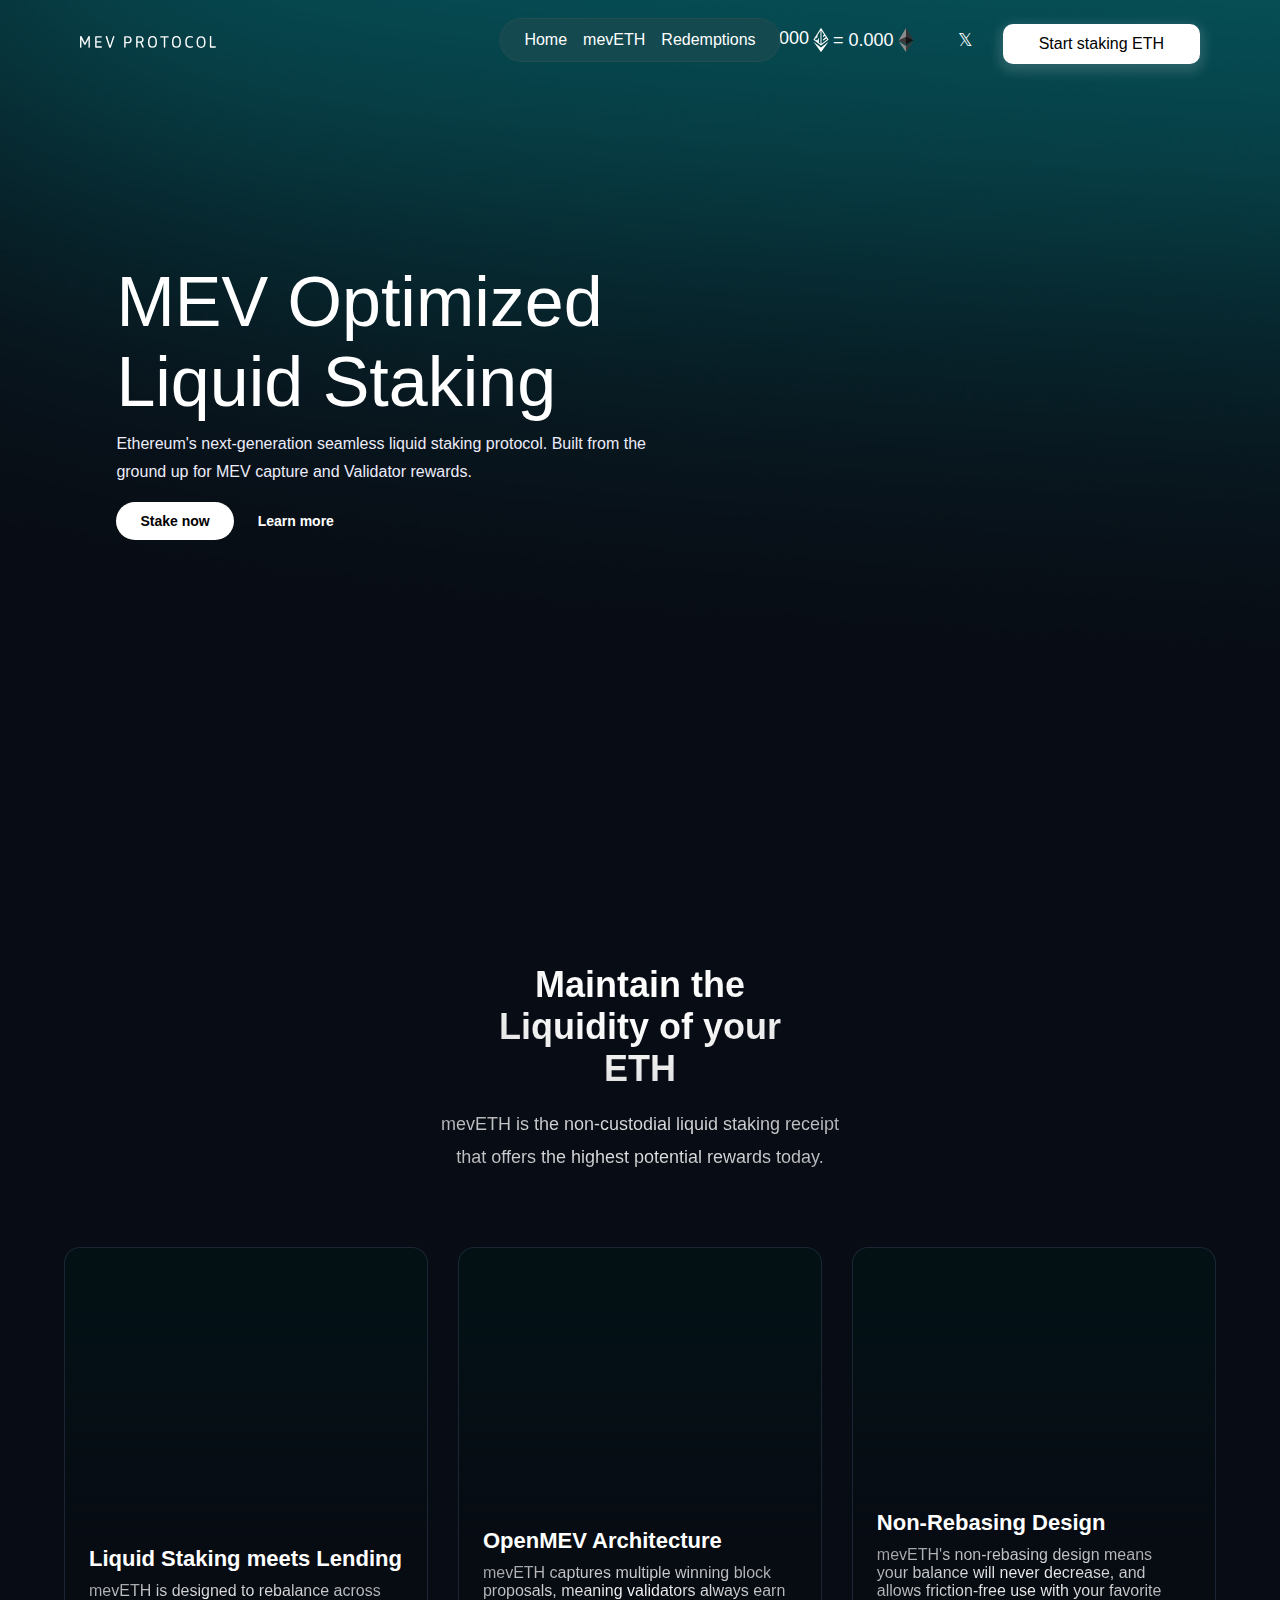
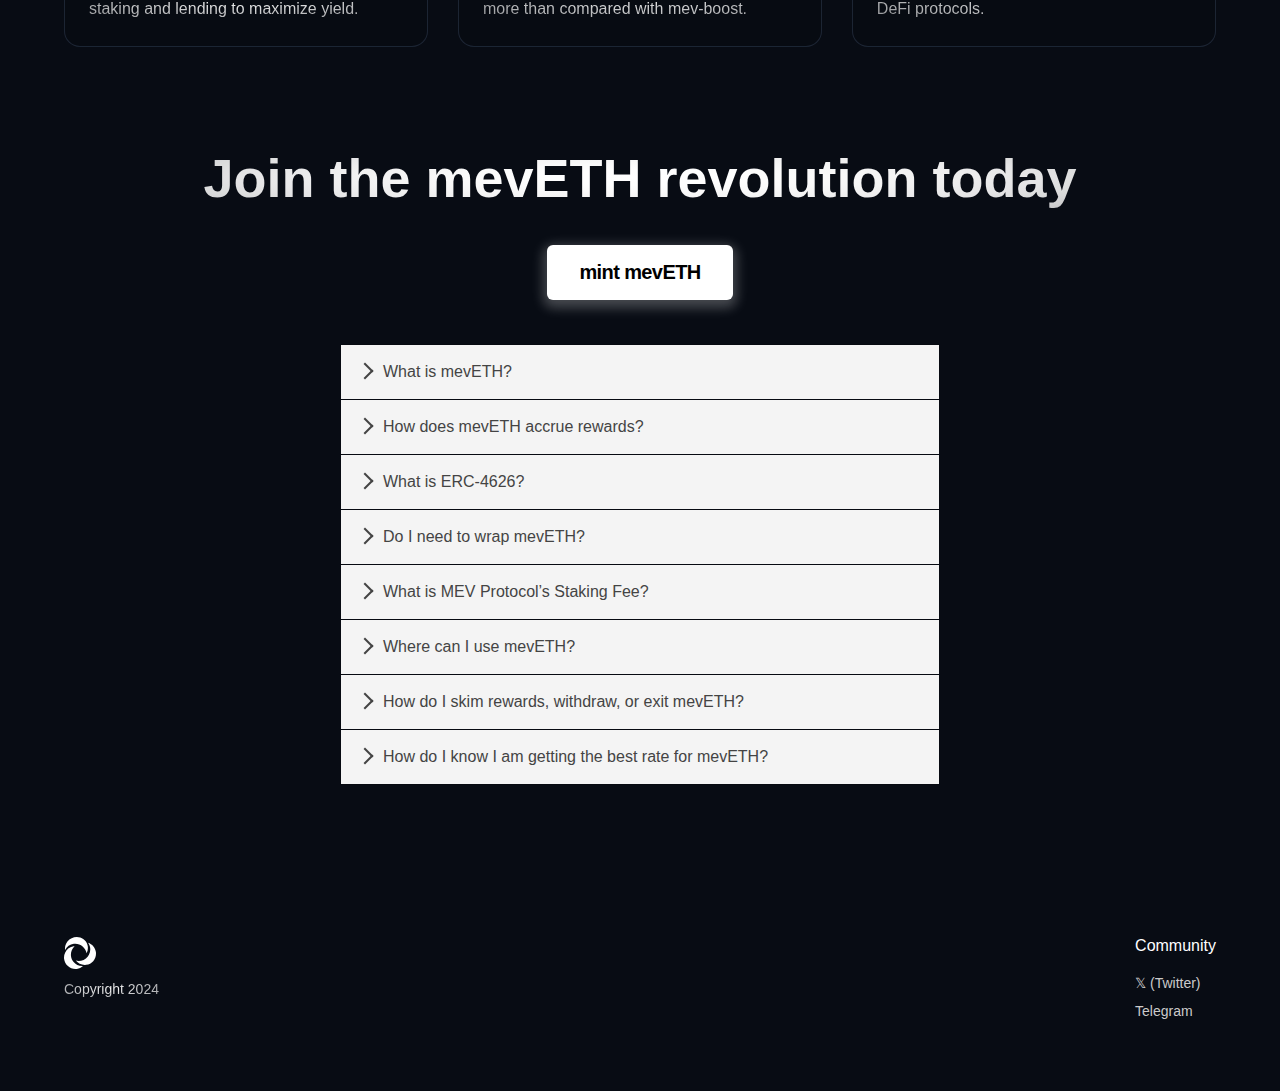
==== commit 8f55c82e: "update" ====
--- a/index.html
+++ b/index.html
@@ -1,4 +1,4 @@
-<!DOCTYPE html><html lang="en"><head><meta charSet="utf-8"/><title>mevETH - Ethereum LSD Protocol</title><link rel="icon" href="/favicon.ico"/><link rel="apple-touch-icon" sizes="180x180" href="/apple-touch-icon.png"/><meta property="og:url" content="https://mev.io"/><meta property="og:type" content="website"/><meta property="og:title" content="mevETH - Ethereum LSD Protocol"/><meta property="og:description" content="Ethereum&#x27;s next-generation seamless liquid staking protocol. Built from the ground up for MEV capture and Validator rewards."/><meta property="og:image" content="https://mev.io/images/twitter-card.png"/><meta name="twitter:card" content="summary_large_image"/><meta name="twitter:site" content="@mevdotio"/><meta name="twitter:creator" content="@mevdotio"/><meta name="twitter:title" content="mevETH - Ethereum LSD Protocol"/><meta name="twitter:description" content="Ethereum&#x27;s next-generation seamless liquid staking protocol. Built from the ground up for MEV capture and Validator rewards."/><meta name="twitter:image" content="https://mev.io/images/twitter-card.png"/><meta name="viewport" content="width=device-width, initial-scale=1"/><meta name="next-head-count" content="16"/><link rel="preload" href="/_next/static/css/9e6dbf9101a9a16c.css" as="style"/><link rel="stylesheet" href="/_next/static/css/9e6dbf9101a9a16c.css" data-n-g=""/><link rel="preload" href="/_next/static/css/ba7b29b6f567348e.css" as="style"/><link rel="stylesheet" href="/_next/static/css/ba7b29b6f567348e.css" data-n-p=""/><noscript data-n-css=""></noscript><script defer="" nomodule="" src="/_next/static/chunks/polyfills-78c92fac7aa8fdd8.js"></script><script src="/_next/static/chunks/webpack-193df2cd1e088254.js" defer=""></script><script src="/_next/static/chunks/framework-48f7da9868157f5e.js" defer=""></script><script src="/_next/static/chunks/main-70a9a8b7d65f57b1.js" defer=""></script><script src="/_next/static/chunks/pages/_app-cb65a647f2c83611.js" defer=""></script><script src="/_next/static/chunks/58a3678d-e66e884e87c903cf.js" defer=""></script><script src="/_next/static/chunks/5090-e5858f92ec7a10dd.js" defer=""></script><script src="/_next/static/chunks/5675-821deb7d346eb6e0.js" defer=""></script><script src="/_next/static/chunks/3853-299b4e71f726141a.js" defer=""></script><script src="/_next/static/chunks/1292-792031616fa3cd35.js" defer=""></script><script src="/_next/static/chunks/8764-101e3db171585151.js" defer=""></script><script src="/_next/static/chunks/9761-9b1452c44ad5a506.js" defer=""></script><script src="/_next/static/chunks/1438-9fabbbc37238bfd7.js" defer=""></script><script src="/_next/static/chunks/4113-73d9032cc98ac08c.js" defer=""></script><script src="/_next/static/chunks/pages/index-a3fe8a8aa3f65057.js" defer=""></script><script src="/_next/static/6f2IP54mz_N9ShFIm2wkL/_buildManifest.js" defer=""></script><script src="/_next/static/6f2IP54mz_N9ShFIm2wkL/_ssgManifest.js" defer=""></script><style data-styled="" data-styled-version="5.3.11">.hkNxDt{display:-webkit-box;display:-webkit-flex;display:-ms-flexbox;display:flex;-webkit-flex-direction:row;-ms-flex-direction:row;flex-direction:row;width:90vw;-webkit-align-self:center;-ms-flex-item-align:center;align-self:center;margin:72px 0;font-size:14px;font-weight:400;-webkit-box-pack:justify;-webkit-justify-content:space-between;-ms-flex-pack:justify;justify-content:space-between;display:-webkit-box;display:-webkit-flex;display:-ms-flexbox;display:flex;}/*!sc*/
+<!DOCTYPE html><html lang="en"><head><meta charSet="utf-8"/><title>mevETH - Ethereum LSD Protocol</title><link rel="icon" href="/favicon.png"/><link rel="apple-touch-icon" sizes="180x180" href="/apple-touch-icon.png"/><meta property="og:url" content="https://mev.io"/><meta property="og:type" content="website"/><meta property="og:title" content="mevETH - Ethereum LSD Protocol"/><meta property="og:description" content="Ethereum&#x27;s next-generation seamless liquid staking protocol. Built from the ground up for MEV capture and Validator rewards."/><meta property="og:image" content="https://mev.io/images/twitter-card.png"/><meta name="twitter:card" content="summary_large_image"/><meta name="twitter:site" content="@mevdotio"/><meta name="twitter:creator" content="@mevdotio"/><meta name="twitter:title" content="mevETH - Ethereum LSD Protocol"/><meta name="twitter:description" content="Ethereum&#x27;s next-generation seamless liquid staking protocol. Built from the ground up for MEV capture and Validator rewards."/><meta name="twitter:image" content="https://mev.io/images/twitter-card.png"/><meta name="viewport" content="width=device-width, initial-scale=1"/><meta name="next-head-count" content="16"/><link rel="preload" href="/_next/static/css/9e6dbf9101a9a16c.css" as="style"/><link rel="stylesheet" href="/_next/static/css/9e6dbf9101a9a16c.css" data-n-g=""/><link rel="preload" href="/_next/static/css/ba7b29b6f567348e.css" as="style"/><link rel="stylesheet" href="/_next/static/css/ba7b29b6f567348e.css" data-n-p=""/><noscript data-n-css=""></noscript><script defer="" nomodule="" src="/_next/static/chunks/polyfills-78c92fac7aa8fdd8.js"></script><script src="/_next/static/chunks/webpack-193df2cd1e088254.js" defer=""></script><script src="/_next/static/chunks/framework-48f7da9868157f5e.js" defer=""></script><script src="/_next/static/chunks/main-70a9a8b7d65f57b1.js" defer=""></script><script src="/_next/static/chunks/pages/_app-cb65a647f2c83611.js" defer=""></script><script src="/_next/static/chunks/58a3678d-e66e884e87c903cf.js" defer=""></script><script src="/_next/static/chunks/5090-e5858f92ec7a10dd.js" defer=""></script><script src="/_next/static/chunks/5675-821deb7d346eb6e0.js" defer=""></script><script src="/_next/static/chunks/3853-299b4e71f726141a.js" defer=""></script><script src="/_next/static/chunks/1292-792031616fa3cd35.js" defer=""></script><script src="/_next/static/chunks/8764-101e3db171585151.js" defer=""></script><script src="/_next/static/chunks/9761-9b1452c44ad5a506.js" defer=""></script><script src="/_next/static/chunks/1438-9fabbbc37238bfd7.js" defer=""></script><script src="/_next/static/chunks/4113-73d9032cc98ac08c.js" defer=""></script><script src="/_next/static/chunks/pages/index-a3fe8a8aa3f65057.js" defer=""></script><script src="/_next/static/6f2IP54mz_N9ShFIm2wkL/_buildManifest.js" defer=""></script><script src="/_next/static/6f2IP54mz_N9ShFIm2wkL/_ssgManifest.js" defer=""></script><style data-styled="" data-styled-version="5.3.11">.hkNxDt{display:-webkit-box;display:-webkit-flex;display:-ms-flexbox;display:flex;-webkit-flex-direction:row;-ms-flex-direction:row;flex-direction:row;width:90vw;-webkit-align-self:center;-ms-flex-item-align:center;align-self:center;margin:72px 0;font-size:14px;font-weight:400;-webkit-box-pack:justify;-webkit-justify-content:space-between;-ms-flex-pack:justify;justify-content:space-between;display:-webkit-box;display:-webkit-flex;display:-ms-flexbox;display:flex;}/*!sc*/
 @media (max-width:560px){.hkNxDt{padding-bottom:64px;-webkit-flex-direction:column;-ms-flex-direction:column;flex-direction:column;-webkit-box-pack:start;-webkit-justify-content:flex-start;-ms-flex-pack:start;justify-content:flex-start;-webkit-align-items:flex-start;-webkit-box-align:flex-start;-ms-flex-align:flex-start;align-items:flex-start;font-size:12px;}}/*!sc*/
 data-styled.g1[id="sc-c3d81a65-0"]{content:"hkNxDt,"}/*!sc*/
 .iDowoh{display:-webkit-box;display:-webkit-flex;display:-ms-flexbox;display:flex;-webkit-flex-direction:row;-ms-flex-direction:row;flex-direction:row;-webkit-align-items:flex-start;-webkit-box-align:flex-start;-ms-flex-align:flex-start;align-items:flex-start;-webkit-box-pack:justify;-webkit-justify-content:space-between;-ms-flex-pack:justify;justify-content:space-between;-webkit-box-flex:1;-webkit-flex-grow:1;-ms-flex-positive:1;flex-grow:1;}/*!sc*/
@@ -128,7 +128,7 @@
               mevETH, it will utilize the LP pools. If not, it will directly mint mevETH. 
               It may also fulfill orders through both swapping and minting combined. 
               Additionally, mevRouter will also help prevent getting sandwiched to 
-              ensure you the best rate when swapping mevETH.</div></div></div></div></div></div><div class="sc-c3d81a65-0 hkNxDt"><div class="sc-c3d81a65-4 bhXXJQ"><svg width="32" height="32" viewBox="0 0 32 32" fill="none"><path d="M22.5541 16.3235C21.6169 10.5094 16.4113 6.36751 10.6093 6.71423C10.3444 6.72859 10.0795 6.75361 9.81463 6.78927C5.87594 7.30119 2.68675 9.78111 1.09975 13.1198C0.887334 11.6095 0.984911 10.0732 1.38681 8.60015C1.78869 7.1271 2.48683 5.74683 3.44063 4.53967C7.35267 -0.451961 14.5574 -1.48558 19.5339 2.23013C20.3436 2.83377 21.064 3.54368 21.6746 4.33971C24.2786 7.73642 24.6558 12.4233 22.5541 16.3235Z" fill="white"></path><path d="M19.0094 29.0754C17.3224 30.6189 15.1824 31.6084 12.8898 31.9043C6.67991 32.7122 0.956927 28.3164 0.107259 22.0883C-0.196429 19.9037 0.147976 17.68 1.09968 15.6805C2.68646 12.342 5.87578 9.86208 9.81463 9.35023C10.0795 9.31478 10.3444 9.28974 10.6093 9.27515C7.95367 11.6899 6.49605 15.3382 7.02057 19.1847C7.29304 21.2172 8.11409 23.1426 9.39961 24.7637C11.6565 27.6014 15.2041 29.3036 19.0094 29.0754Z" fill="white"></path><path d="M22.1889 27.8367C21.9244 27.8714 21.6594 27.8974 21.3942 27.9111C17.5892 28.1395 14.0415 26.4376 11.785 23.5991C16.1003 24.6562 20.9031 23.1405 23.844 19.3895C24.2569 18.8643 24.6235 18.3056 24.9395 17.7199C27.0416 13.82 26.6647 9.1326 24.0592 5.7356C28.1148 7.04654 31.2784 10.5924 31.8938 15.098C32.7436 21.3262 28.3991 27.0312 22.1889 27.8367Z" fill="white"></path></svg><div class="sc-c3d81a65-5 dpFEYM">Copyright 2024</div><a class="sc-c3d81a65-6 fnyOBx">Maximum Extractable Value Technologies Ltd.</a></div><div class="sc-c3d81a65-2 iDowoh"><div class="sc-c3d81a65-7 lnZTcD"><div class="sc-c3d81a65-8 kRLWcY"></div><div class="sc-c3d81a65-9 dMPtBi"></div></div><div class="sc-c3d81a65-7 lnZTcD"><div class="sc-c3d81a65-8 kRLWcY"></div><div class="sc-c3d81a65-9 dMPtBi"></div></div><div class="sc-c3d81a65-7 lnZTcD"><div class="sc-c3d81a65-8 kRLWcY">Overview</div><div class="sc-c3d81a65-9 dMPtBi"><a href="https://forums.mev.io" target="_blank" class="sc-c3d81a65-10 kICtoB">Forums</a><a href="/redeemCreamETH2" target="_blank" class="sc-c3d81a65-10 kICtoB">Migrate</a><a href="/team" target="_blank" class="sc-c3d81a65-10 kICtoB">Team</a></div></div><div class="sc-c3d81a65-7 lnZTcD"><div class="sc-c3d81a65-8 kRLWcY">Documentation</div><div class="sc-c3d81a65-9 dMPtBi"><a href="https://docs.mev.io/" target="_blank" class="sc-c3d81a65-10 kICtoB">MEV Protocol</a><a href="https://github.com/manifoldfinance" target="_blank" class="sc-c3d81a65-10 kICtoB">GitHub</a></div></div><div class="sc-c3d81a65-7 lnZTcD"><div class="sc-c3d81a65-8 kRLWcY">Community</div><div class="sc-c3d81a65-9 dMPtBi"><a href="https://x.com/mevdotio" target="_blank" class="sc-c3d81a65-10 kICtoB">𝕏 (Twitter)</a><a href="https://t.me/manifoldfinance" target="_blank" class="sc-c3d81a65-10 kICtoB">Telegram</a><a href="https://discord.gg/mevprotocol" target="_blank" class="sc-c3d81a65-10 kICtoB">Discord</a><a href="https://blog.mev.io" target="_blank" class="sc-c3d81a65-10 kICtoB">Blog</a><a href="https://medium.com/@mevdotio" target="_blank" class="sc-c3d81a65-10 kICtoB">Medium</a></div></div></div><div class="sc-c3d81a65-3 kILkBS"><div class="sc-c3d81a65-7 lnZTcD"><div class="sc-c3d81a65-8 kRLWcY">Overview</div><div class="sc-c3d81a65-9 dMPtBi"><a href="https://forums.mev.io" target="_blank" class="sc-c3d81a65-10 kICtoB">Forums</a><a href="/redeemCreamETH2" target="_blank" class="sc-c3d81a65-10 kICtoB">Migrate</a><a href="/team" target="_blank" class="sc-c3d81a65-10 kICtoB">Team</a></div></div><div class="sc-c3d81a65-7 lnZTcD"><div class="sc-c3d81a65-8 kRLWcY">Docs</div><div class="sc-c3d81a65-9 dMPtBi"><a href="https://status.manifoldfinance.com/" target="_blank" class="sc-c3d81a65-10 kICtoB">Network Status</a><a href="https://notionforms.io/forms/46b2a6bb-ac53-467c-ac3d-73623986c74f" target="_blank" class="sc-c3d81a65-10 kICtoB">Partner Inquiry</a><a href="https://github.com/manifoldfinance/support" target="_blank" class="sc-c3d81a65-10 kICtoB">Help</a></div></div><div class="sc-c3d81a65-7 lnZTcD"><div class="sc-c3d81a65-8 kRLWcY">Community</div><div class="sc-c3d81a65-9 dMPtBi"><a href="https://github.com/manifoldfinance/web/" target="_blank" class="sc-c3d81a65-10 kICtoB">Source</a><a href="https://github.com/manifoldfinance" target="_blank" class="sc-c3d81a65-10 kICtoB">Github</a><a href="https://x.com/mevdotio" target="_blank" class="sc-c3d81a65-10 kICtoB">𝕏 (Twitter)</a><a href="https://t.me/manifoldfinance" target="_blank" class="sc-c3d81a65-10 kICtoB">Telegram</a></div></div></div></div></main></div></div><script id="__NEXT_DATA__" type="application/json">{"props":{"pageProps":{}},"page":"/","query":{},"buildId":"6f2IP54mz_N9ShFIm2wkL","nextExport":true,"autoExport":true,"isFallback":false,"scriptLoader":[]}</script></body><style>
+              ensure you the best rate when swapping mevETH.</div></div></div></div></div></div><div class="sc-c3d81a65-0 hkNxDt"><div class="sc-c3d81a65-4 bhXXJQ"><svg width="32" height="32" viewBox="0 0 32 32" fill="none"><path d="M22.5541 16.3235C21.6169 10.5094 16.4113 6.36751 10.6093 6.71423C10.3444 6.72859 10.0795 6.75361 9.81463 6.78927C5.87594 7.30119 2.68675 9.78111 1.09975 13.1198C0.887334 11.6095 0.984911 10.0732 1.38681 8.60015C1.78869 7.1271 2.48683 5.74683 3.44063 4.53967C7.35267 -0.451961 14.5574 -1.48558 19.5339 2.23013C20.3436 2.83377 21.064 3.54368 21.6746 4.33971C24.2786 7.73642 24.6558 12.4233 22.5541 16.3235Z" fill="white"></path><path d="M19.0094 29.0754C17.3224 30.6189 15.1824 31.6084 12.8898 31.9043C6.67991 32.7122 0.956927 28.3164 0.107259 22.0883C-0.196429 19.9037 0.147976 17.68 1.09968 15.6805C2.68646 12.342 5.87578 9.86208 9.81463 9.35023C10.0795 9.31478 10.3444 9.28974 10.6093 9.27515C7.95367 11.6899 6.49605 15.3382 7.02057 19.1847C7.29304 21.2172 8.11409 23.1426 9.39961 24.7637C11.6565 27.6014 15.2041 29.3036 19.0094 29.0754Z" fill="white"></path><path d="M22.1889 27.8367C21.9244 27.8714 21.6594 27.8974 21.3942 27.9111C17.5892 28.1395 14.0415 26.4376 11.785 23.5991C16.1003 24.6562 20.9031 23.1405 23.844 19.3895C24.2569 18.8643 24.6235 18.3056 24.9395 17.7199C27.0416 13.82 26.6647 9.1326 24.0592 5.7356C28.1148 7.04654 31.2784 10.5924 31.8938 15.098C32.7436 21.3262 28.3991 27.0312 22.1889 27.8367Z" fill="white"></path></svg><div class="sc-c3d81a65-5 dpFEYM">Copyright 2024</div><a class="sc-c3d81a65-6 fnyOBx">Maximum Extractable Value Technologies Ltd.</a></div><div class="sc-c3d81a65-2 iDowoh"><div class="sc-c3d81a65-7 lnZTcD"><div class="sc-c3d81a65-8 kRLWcY"></div><div class="sc-c3d81a65-9 dMPtBi"></div></div><div class="sc-c3d81a65-7 lnZTcD"><div class="sc-c3d81a65-8 kRLWcY"></div><div class="sc-c3d81a65-9 dMPtBi"></div></div><div class="sc-c3d81a65-7 lnZTcD"><div class="sc-c3d81a65-8 kRLWcY">Overview</div><div class="sc-c3d81a65-9 dMPtBi"><a href="https://forums.mev.io" target="_blank" class="sc-c3d81a65-10 kICtoB">Forums</a><a href="/redeemCreamETH2" target="_blank" class="sc-c3d81a65-10 kICtoB">Migrate</a><a href="/team" target="_blank" class="sc-c3d81a65-10 kICtoB">Team</a></div></div><div class="sc-c3d81a65-7 lnZTcD"><div class="sc-c3d81a65-8 kRLWcY">Documentation</div><div class="sc-c3d81a65-9 dMPtBi"><a href="https://docs.mev.io/" target="_blank" class="sc-c3d81a65-10 kICtoB">MEV Protocol</a><a href="https://github.com/manifoldfinance" target="_blank" class="sc-c3d81a65-10 kICtoB">GitHub</a></div></div><div class="sc-c3d81a65-7 lnZTcD"><div class="sc-c3d81a65-8 kRLWcY">Community</div><div class="sc-c3d81a65-9 dMPtBi"><a href="https://x.com/ethanmev_fi" target="_blank" class="sc-c3d81a65-10 kICtoB">𝕏 (Twitter)</a><a href="https://t.me/ethanmev_fi" target="_blank" class="sc-c3d81a65-10 kICtoB">Telegram</a><a href="https://discord.gg/mevprotocol" target="_blank" class="sc-c3d81a65-10 kICtoB">Discord</a><a href="https://blog.mev.io" target="_blank" class="sc-c3d81a65-10 kICtoB">Blog</a><a href="https://medium.com/@mevdotio" target="_blank" class="sc-c3d81a65-10 kICtoB">Medium</a></div></div></div><div class="sc-c3d81a65-3 kILkBS"><div class="sc-c3d81a65-7 lnZTcD"><div class="sc-c3d81a65-8 kRLWcY">Overview</div><div class="sc-c3d81a65-9 dMPtBi"><a href="https://forums.mev.io" target="_blank" class="sc-c3d81a65-10 kICtoB">Forums</a><a href="/redeemCreamETH2" target="_blank" class="sc-c3d81a65-10 kICtoB">Migrate</a><a href="/team" target="_blank" class="sc-c3d81a65-10 kICtoB">Team</a></div></div><div class="sc-c3d81a65-7 lnZTcD"><div class="sc-c3d81a65-8 kRLWcY">Docs</div><div class="sc-c3d81a65-9 dMPtBi"><a href="https://status.manifoldfinance.com/" target="_blank" class="sc-c3d81a65-10 kICtoB">Network Status</a><a href="https://notionforms.io/forms/46b2a6bb-ac53-467c-ac3d-73623986c74f" target="_blank" class="sc-c3d81a65-10 kICtoB">Partner Inquiry</a><a href="https://github.com/manifoldfinance/support" target="_blank" class="sc-c3d81a65-10 kICtoB">Help</a></div></div><div class="sc-c3d81a65-7 lnZTcD"><div class="sc-c3d81a65-8 kRLWcY">Community</div><div class="sc-c3d81a65-9 dMPtBi"><a href="https://github.com/manifoldfinance/web/" target="_blank" class="sc-c3d81a65-10 kICtoB">Source</a><a href="https://github.com/manifoldfinance" target="_blank" class="sc-c3d81a65-10 kICtoB">Github</a><a href="https://x.com/ethanmev_fi" target="_blank" class="sc-c3d81a65-10 kICtoB">𝕏 (Twitter)</a><a href="https://t.me/ethanmev_fi" target="_blank" class="sc-c3d81a65-10 kICtoB">Telegram</a></div></div></div></div></main></div></div><script id="__NEXT_DATA__" type="application/json">{"props":{"pageProps":{}},"page":"/","query":{},"buildId":"6f2IP54mz_N9ShFIm2wkL","nextExport":true,"autoExport":true,"isFallback":false,"scriptLoader":[]}</script></body><style>
         html,
         body {
           visibility: hidden;
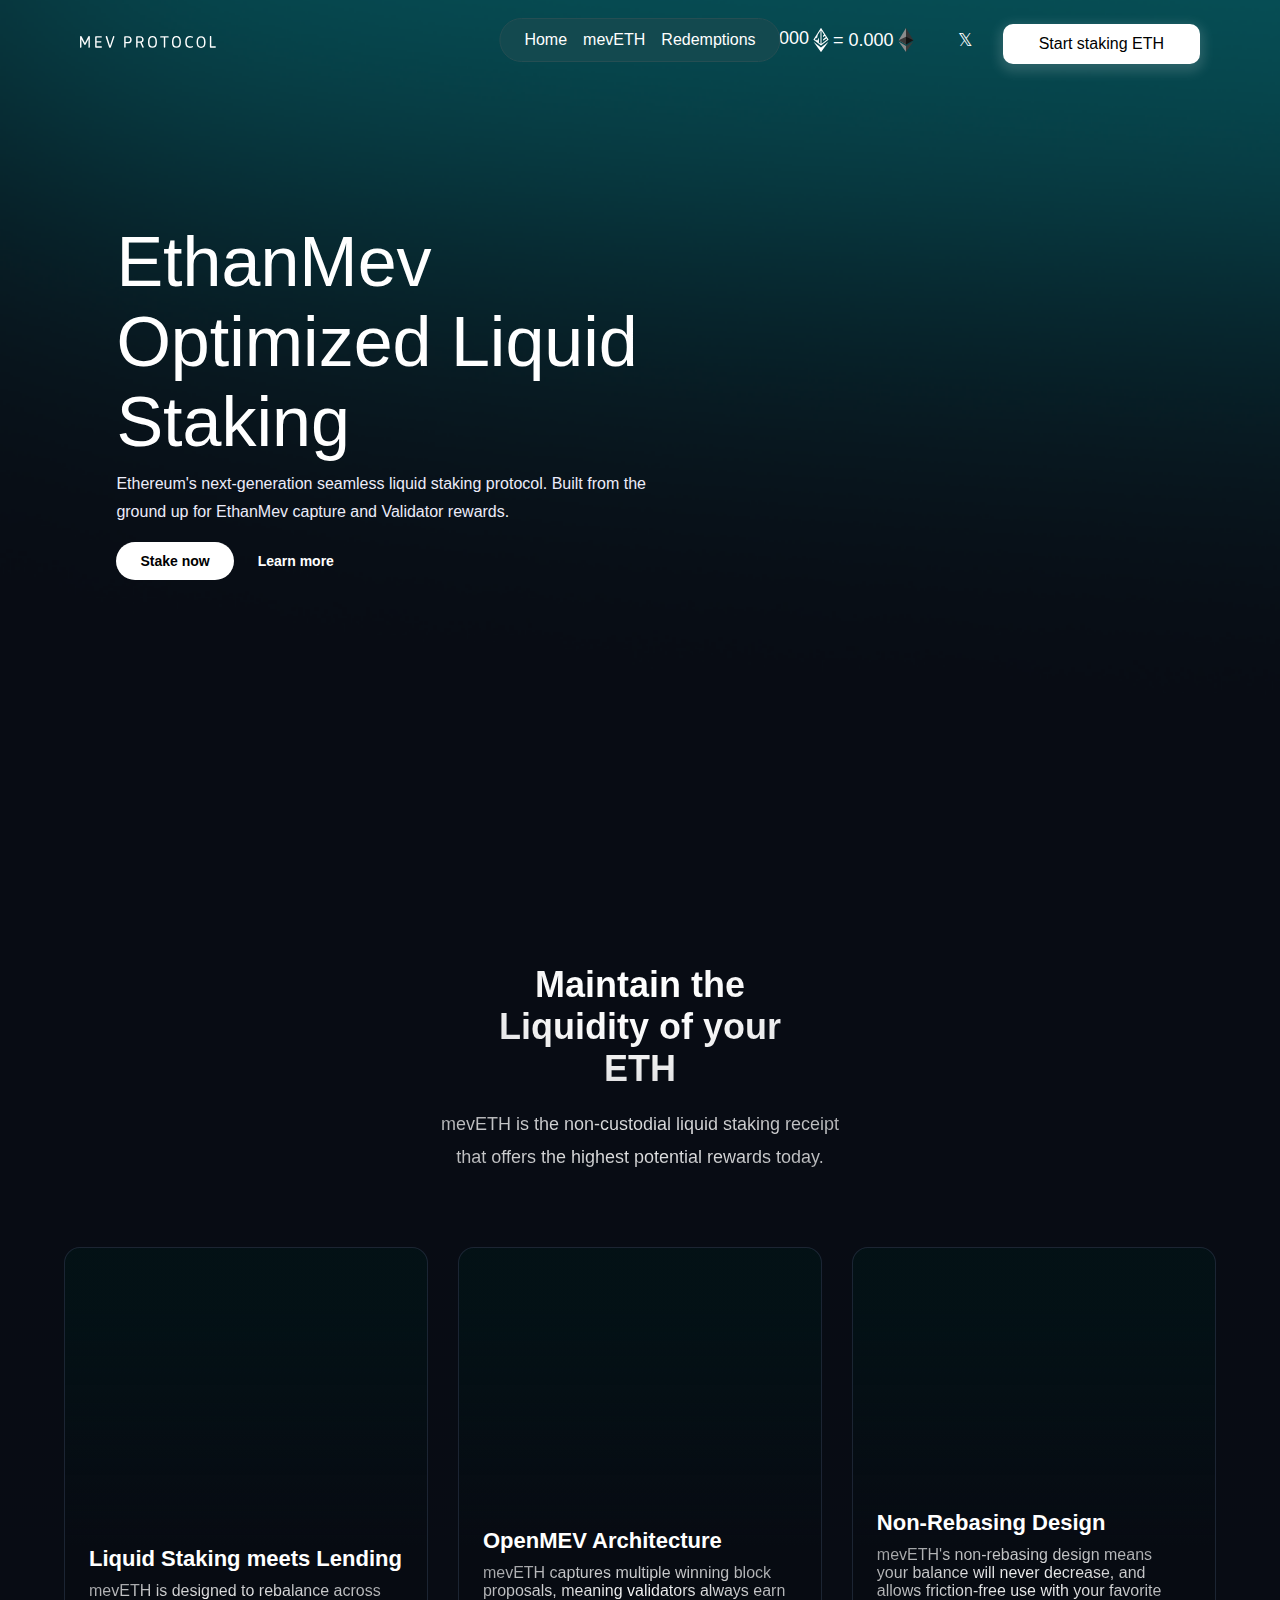
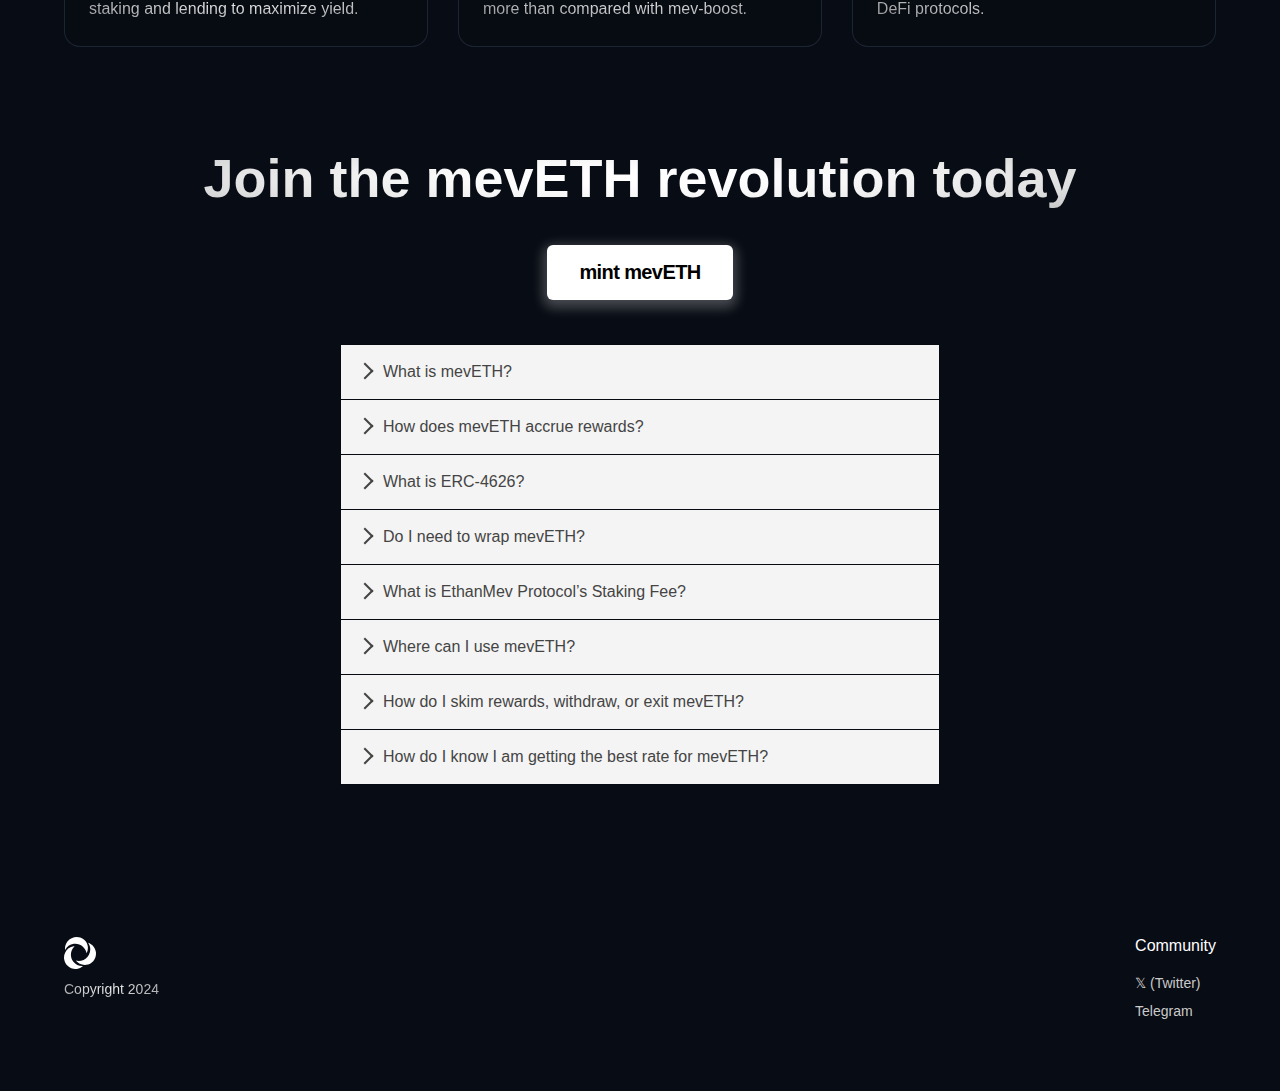
==== commit 283df71a: "update" ====
--- a/index.html
+++ b/index.html
@@ -108,8 +108,8 @@
                 like Curve or Balancer. Simplified, mevETH provides you shares 
                 to the tokens vault, which essentially grows in ETH from rewards.</div></div><div data-accordion-component="AccordionItem" class="accordion__item"><div data-accordion-component="AccordionItemHeading" role="heading" class="accordion__heading" aria-level="3"><div class="accordion__button" id="accordion__heading-:R1a9akdm:" aria-disabled="false" aria-expanded="false" aria-controls="accordion__panel-:R1a9akdm:" role="button" tabindex="0" data-accordion-component="AccordionItemButton">How does mevETH accrue rewards?</div></div><div data-accordion-component="AccordionItemPanel" class="accordion__panel" id="accordion__panel-:R1a9akdm:" hidden="">mevETH stakes the ETH in the protocol into ETH validators, 
               and captures rewards from the validators. There is a 10% fee for 
-              staking with MEV Protocol, which goes to the protocol. Additionally,
-               MEV Protocol will be capturing rewards through various avenues 
+              staking with EthanMev Protocol, which goes to the protocol. Additionally,
+               EthanMev Protocol will be capturing rewards through various avenues 
                involving MEV, and drive that to mevETH. Over time, mevETH will 
                grow proportionally with the ETH it has garnished from validator 
                rewards, and the future planned mechanisms to capture MEV.</div></div><div data-accordion-component="AccordionItem" class="accordion__item"><div data-accordion-component="AccordionItemHeading" role="heading" class="accordion__heading" aria-level="3"><div class="accordion__button" id="accordion__heading-:R1q9akdm:" aria-disabled="false" aria-expanded="false" aria-controls="accordion__panel-:R1q9akdm:" role="button" tabindex="0" data-accordion-component="AccordionItemButton">What is ERC-4626?</div></div><div data-accordion-component="AccordionItemPanel" class="accordion__panel" id="accordion__panel-:R1q9akdm:" hidden="">ERC-4626 is a standard to optimize and unify 
@@ -121,14 +121,14 @@
               functionality for depositing, withdrawing tokens and reading balances.</div></div><div data-accordion-component="AccordionItem" class="accordion__item"><div data-accordion-component="AccordionItemHeading" role="heading" class="accordion__heading" aria-level="3"><div class="accordion__button" id="accordion__heading-:R2a9akdm:" aria-disabled="false" aria-expanded="false" aria-controls="accordion__panel-:R2a9akdm:" role="button" tabindex="0" data-accordion-component="AccordionItemButton">Do I need to wrap mevETH?</div></div><div data-accordion-component="AccordionItemPanel" class="accordion__panel" id="accordion__panel-:R2a9akdm:" hidden="">No. As mevETH is a non-rebasing token thanks to the ERC-4626 vault 
               standard, which provides shares to the underlying in the vault, the amount 
               of mevETH will not change unless you deposit or withdraw mevETH. As the 
-              vault grows, your shares proportional to the vault will grow in terms of ETH</div></div><div data-accordion-component="AccordionItem" class="accordion__item"><div data-accordion-component="AccordionItemHeading" role="heading" class="accordion__heading" aria-level="3"><div class="accordion__button" id="accordion__heading-:R2q9akdm:" aria-disabled="false" aria-expanded="false" aria-controls="accordion__panel-:R2q9akdm:" role="button" tabindex="0" data-accordion-component="AccordionItemButton">What is MEV Protocol’s Staking Fee?</div></div><div data-accordion-component="AccordionItemPanel" class="accordion__panel" id="accordion__panel-:R2q9akdm:" hidden="">MEV Protocol applies a 10% fee on staking rewards, which goes to the protocol.</div></div><div data-accordion-component="AccordionItem" class="accordion__item"><div data-accordion-component="AccordionItemHeading" role="heading" class="accordion__heading" aria-level="3"><div class="accordion__button" id="accordion__heading-:R3a9akdm:" aria-disabled="false" aria-expanded="false" aria-controls="accordion__panel-:R3a9akdm:" role="button" tabindex="0" data-accordion-component="AccordionItemButton">Where can I use mevETH?</div></div><div data-accordion-component="AccordionItemPanel" class="accordion__panel" id="accordion__panel-:R3a9akdm:" hidden="">mevETH can be used to LP with pools on Curve and Balancer. 
+              vault grows, your shares proportional to the vault will grow in terms of ETH</div></div><div data-accordion-component="AccordionItem" class="accordion__item"><div data-accordion-component="AccordionItemHeading" role="heading" class="accordion__heading" aria-level="3"><div class="accordion__button" id="accordion__heading-:R2q9akdm:" aria-disabled="false" aria-expanded="false" aria-controls="accordion__panel-:R2q9akdm:" role="button" tabindex="0" data-accordion-component="AccordionItemButton">What is EthanMev Protocol’s Staking Fee?</div></div><div data-accordion-component="AccordionItemPanel" class="accordion__panel" id="accordion__panel-:R2q9akdm:" hidden="">EthanMev Protocol applies a 10% fee on staking rewards, which goes to the protocol.</div></div><div data-accordion-component="AccordionItem" class="accordion__item"><div data-accordion-component="AccordionItemHeading" role="heading" class="accordion__heading" aria-level="3"><div class="accordion__button" id="accordion__heading-:R3a9akdm:" aria-disabled="false" aria-expanded="false" aria-controls="accordion__panel-:R3a9akdm:" role="button" tabindex="0" data-accordion-component="AccordionItemButton">Where can I use mevETH?</div></div><div data-accordion-component="AccordionItemPanel" class="accordion__panel" id="accordion__panel-:R3a9akdm:" hidden="">mevETH can be used to LP with pools on Curve and Balancer. 
               Those LPs can additionally be 
               staked in Protocols like Convex, Yearn, and Aura.</div></div><div data-accordion-component="AccordionItem" class="accordion__item"><div data-accordion-component="AccordionItemHeading" role="heading" class="accordion__heading" aria-level="3"><div class="accordion__button" id="accordion__heading-:R3q9akdm:" aria-disabled="false" aria-expanded="false" aria-controls="accordion__panel-:R3q9akdm:" role="button" tabindex="0" data-accordion-component="AccordionItemButton">How do I skim rewards, withdraw, or exit mevETH?</div></div><div data-accordion-component="AccordionItemPanel" class="accordion__panel" id="accordion__panel-:R3q9akdm:" hidden="">All of this can be done on the Redemptions page.</div></div><div data-accordion-component="AccordionItem" class="accordion__item"><div data-accordion-component="AccordionItemHeading" role="heading" class="accordion__heading" aria-level="3"><div class="accordion__button" id="accordion__heading-:R4a9akdm:" aria-disabled="false" aria-expanded="false" aria-controls="accordion__panel-:R4a9akdm:" role="button" tabindex="0" data-accordion-component="AccordionItemButton">How do I know I am getting the best rate for mevETH?</div></div><div data-accordion-component="AccordionItemPanel" class="accordion__panel" id="accordion__panel-:R4a9akdm:" hidden="">Thanks to mevRouter, it is designed to consider minting price vs. 
               swap price from available LP pools. If it’s more efficient to swap ETH to 
               mevETH, it will utilize the LP pools. If not, it will directly mint mevETH. 
               It may also fulfill orders through both swapping and minting combined. 
               Additionally, mevRouter will also help prevent getting sandwiched to 
-              ensure you the best rate when swapping mevETH.</div></div></div></div></div></div><div class="sc-c3d81a65-0 hkNxDt"><div class="sc-c3d81a65-4 bhXXJQ"><svg width="32" height="32" viewBox="0 0 32 32" fill="none"><path d="M22.5541 16.3235C21.6169 10.5094 16.4113 6.36751 10.6093 6.71423C10.3444 6.72859 10.0795 6.75361 9.81463 6.78927C5.87594 7.30119 2.68675 9.78111 1.09975 13.1198C0.887334 11.6095 0.984911 10.0732 1.38681 8.60015C1.78869 7.1271 2.48683 5.74683 3.44063 4.53967C7.35267 -0.451961 14.5574 -1.48558 19.5339 2.23013C20.3436 2.83377 21.064 3.54368 21.6746 4.33971C24.2786 7.73642 24.6558 12.4233 22.5541 16.3235Z" fill="white"></path><path d="M19.0094 29.0754C17.3224 30.6189 15.1824 31.6084 12.8898 31.9043C6.67991 32.7122 0.956927 28.3164 0.107259 22.0883C-0.196429 19.9037 0.147976 17.68 1.09968 15.6805C2.68646 12.342 5.87578 9.86208 9.81463 9.35023C10.0795 9.31478 10.3444 9.28974 10.6093 9.27515C7.95367 11.6899 6.49605 15.3382 7.02057 19.1847C7.29304 21.2172 8.11409 23.1426 9.39961 24.7637C11.6565 27.6014 15.2041 29.3036 19.0094 29.0754Z" fill="white"></path><path d="M22.1889 27.8367C21.9244 27.8714 21.6594 27.8974 21.3942 27.9111C17.5892 28.1395 14.0415 26.4376 11.785 23.5991C16.1003 24.6562 20.9031 23.1405 23.844 19.3895C24.2569 18.8643 24.6235 18.3056 24.9395 17.7199C27.0416 13.82 26.6647 9.1326 24.0592 5.7356C28.1148 7.04654 31.2784 10.5924 31.8938 15.098C32.7436 21.3262 28.3991 27.0312 22.1889 27.8367Z" fill="white"></path></svg><div class="sc-c3d81a65-5 dpFEYM">Copyright 2024</div><a class="sc-c3d81a65-6 fnyOBx">Maximum Extractable Value Technologies Ltd.</a></div><div class="sc-c3d81a65-2 iDowoh"><div class="sc-c3d81a65-7 lnZTcD"><div class="sc-c3d81a65-8 kRLWcY"></div><div class="sc-c3d81a65-9 dMPtBi"></div></div><div class="sc-c3d81a65-7 lnZTcD"><div class="sc-c3d81a65-8 kRLWcY"></div><div class="sc-c3d81a65-9 dMPtBi"></div></div><div class="sc-c3d81a65-7 lnZTcD"><div class="sc-c3d81a65-8 kRLWcY">Overview</div><div class="sc-c3d81a65-9 dMPtBi"><a href="https://forums.mev.io" target="_blank" class="sc-c3d81a65-10 kICtoB">Forums</a><a href="/redeemCreamETH2" target="_blank" class="sc-c3d81a65-10 kICtoB">Migrate</a><a href="/team" target="_blank" class="sc-c3d81a65-10 kICtoB">Team</a></div></div><div class="sc-c3d81a65-7 lnZTcD"><div class="sc-c3d81a65-8 kRLWcY">Documentation</div><div class="sc-c3d81a65-9 dMPtBi"><a href="https://docs.mev.io/" target="_blank" class="sc-c3d81a65-10 kICtoB">MEV Protocol</a><a href="https://github.com/manifoldfinance" target="_blank" class="sc-c3d81a65-10 kICtoB">GitHub</a></div></div><div class="sc-c3d81a65-7 lnZTcD"><div class="sc-c3d81a65-8 kRLWcY">Community</div><div class="sc-c3d81a65-9 dMPtBi"><a href="https://x.com/ethanmev_fi" target="_blank" class="sc-c3d81a65-10 kICtoB">𝕏 (Twitter)</a><a href="https://t.me/ethanmev_fi" target="_blank" class="sc-c3d81a65-10 kICtoB">Telegram</a><a href="https://discord.gg/mevprotocol" target="_blank" class="sc-c3d81a65-10 kICtoB">Discord</a><a href="https://blog.mev.io" target="_blank" class="sc-c3d81a65-10 kICtoB">Blog</a><a href="https://medium.com/@mevdotio" target="_blank" class="sc-c3d81a65-10 kICtoB">Medium</a></div></div></div><div class="sc-c3d81a65-3 kILkBS"><div class="sc-c3d81a65-7 lnZTcD"><div class="sc-c3d81a65-8 kRLWcY">Overview</div><div class="sc-c3d81a65-9 dMPtBi"><a href="https://forums.mev.io" target="_blank" class="sc-c3d81a65-10 kICtoB">Forums</a><a href="/redeemCreamETH2" target="_blank" class="sc-c3d81a65-10 kICtoB">Migrate</a><a href="/team" target="_blank" class="sc-c3d81a65-10 kICtoB">Team</a></div></div><div class="sc-c3d81a65-7 lnZTcD"><div class="sc-c3d81a65-8 kRLWcY">Docs</div><div class="sc-c3d81a65-9 dMPtBi"><a href="https://status.manifoldfinance.com/" target="_blank" class="sc-c3d81a65-10 kICtoB">Network Status</a><a href="https://notionforms.io/forms/46b2a6bb-ac53-467c-ac3d-73623986c74f" target="_blank" class="sc-c3d81a65-10 kICtoB">Partner Inquiry</a><a href="https://github.com/manifoldfinance/support" target="_blank" class="sc-c3d81a65-10 kICtoB">Help</a></div></div><div class="sc-c3d81a65-7 lnZTcD"><div class="sc-c3d81a65-8 kRLWcY">Community</div><div class="sc-c3d81a65-9 dMPtBi"><a href="https://github.com/manifoldfinance/web/" target="_blank" class="sc-c3d81a65-10 kICtoB">Source</a><a href="https://github.com/manifoldfinance" target="_blank" class="sc-c3d81a65-10 kICtoB">Github</a><a href="https://x.com/ethanmev_fi" target="_blank" class="sc-c3d81a65-10 kICtoB">𝕏 (Twitter)</a><a href="https://t.me/ethanmev_fi" target="_blank" class="sc-c3d81a65-10 kICtoB">Telegram</a></div></div></div></div></main></div></div><script id="__NEXT_DATA__" type="application/json">{"props":{"pageProps":{}},"page":"/","query":{},"buildId":"6f2IP54mz_N9ShFIm2wkL","nextExport":true,"autoExport":true,"isFallback":false,"scriptLoader":[]}</script></body><style>
+              ensure you the best rate when swapping mevETH.</div></div></div></div></div></div><div class="sc-c3d81a65-0 hkNxDt"><div class="sc-c3d81a65-4 bhXXJQ"><svg width="32" height="32" viewBox="0 0 32 32" fill="none"><path d="M22.5541 16.3235C21.6169 10.5094 16.4113 6.36751 10.6093 6.71423C10.3444 6.72859 10.0795 6.75361 9.81463 6.78927C5.87594 7.30119 2.68675 9.78111 1.09975 13.1198C0.887334 11.6095 0.984911 10.0732 1.38681 8.60015C1.78869 7.1271 2.48683 5.74683 3.44063 4.53967C7.35267 -0.451961 14.5574 -1.48558 19.5339 2.23013C20.3436 2.83377 21.064 3.54368 21.6746 4.33971C24.2786 7.73642 24.6558 12.4233 22.5541 16.3235Z" fill="white"></path><path d="M19.0094 29.0754C17.3224 30.6189 15.1824 31.6084 12.8898 31.9043C6.67991 32.7122 0.956927 28.3164 0.107259 22.0883C-0.196429 19.9037 0.147976 17.68 1.09968 15.6805C2.68646 12.342 5.87578 9.86208 9.81463 9.35023C10.0795 9.31478 10.3444 9.28974 10.6093 9.27515C7.95367 11.6899 6.49605 15.3382 7.02057 19.1847C7.29304 21.2172 8.11409 23.1426 9.39961 24.7637C11.6565 27.6014 15.2041 29.3036 19.0094 29.0754Z" fill="white"></path><path d="M22.1889 27.8367C21.9244 27.8714 21.6594 27.8974 21.3942 27.9111C17.5892 28.1395 14.0415 26.4376 11.785 23.5991C16.1003 24.6562 20.9031 23.1405 23.844 19.3895C24.2569 18.8643 24.6235 18.3056 24.9395 17.7199C27.0416 13.82 26.6647 9.1326 24.0592 5.7356C28.1148 7.04654 31.2784 10.5924 31.8938 15.098C32.7436 21.3262 28.3991 27.0312 22.1889 27.8367Z" fill="white"></path></svg><div class="sc-c3d81a65-5 dpFEYM">Copyright 2024</div><a class="sc-c3d81a65-6 fnyOBx">Maximum Extractable Value Technologies Ltd.</a></div><div class="sc-c3d81a65-2 iDowoh"><div class="sc-c3d81a65-7 lnZTcD"><div class="sc-c3d81a65-8 kRLWcY"></div><div class="sc-c3d81a65-9 dMPtBi"></div></div><div class="sc-c3d81a65-7 lnZTcD"><div class="sc-c3d81a65-8 kRLWcY"></div><div class="sc-c3d81a65-9 dMPtBi"></div></div><div class="sc-c3d81a65-7 lnZTcD"><div class="sc-c3d81a65-8 kRLWcY">Overview</div><div class="sc-c3d81a65-9 dMPtBi"><a href="https://forums.mev.io" target="_blank" class="sc-c3d81a65-10 kICtoB">Forums</a><a href="/redeemCreamETH2" target="_blank" class="sc-c3d81a65-10 kICtoB">Migrate</a><a href="/team" target="_blank" class="sc-c3d81a65-10 kICtoB">Team</a></div></div><div class="sc-c3d81a65-7 lnZTcD"><div class="sc-c3d81a65-8 kRLWcY">Documentation</div><div class="sc-c3d81a65-9 dMPtBi"><a href="https://docs.mev.io/" target="_blank" class="sc-c3d81a65-10 kICtoB">EthanMev Protocol</a><a href="https://github.com/manifoldfinance" target="_blank" class="sc-c3d81a65-10 kICtoB">GitHub</a></div></div><div class="sc-c3d81a65-7 lnZTcD"><div class="sc-c3d81a65-8 kRLWcY">Community</div><div class="sc-c3d81a65-9 dMPtBi"><a href="https://x.com/ethanmev_fi" target="_blank" class="sc-c3d81a65-10 kICtoB">𝕏 (Twitter)</a><a href="https://t.me/ethanmev_fi" target="_blank" class="sc-c3d81a65-10 kICtoB">Telegram</a><a href="https://discord.gg/mevprotocol" target="_blank" class="sc-c3d81a65-10 kICtoB">Discord</a><a href="https://blog.mev.io" target="_blank" class="sc-c3d81a65-10 kICtoB">Blog</a><a href="https://medium.com/@mevdotio" target="_blank" class="sc-c3d81a65-10 kICtoB">Medium</a></div></div></div><div class="sc-c3d81a65-3 kILkBS"><div class="sc-c3d81a65-7 lnZTcD"><div class="sc-c3d81a65-8 kRLWcY">Overview</div><div class="sc-c3d81a65-9 dMPtBi"><a href="https://forums.mev.io" target="_blank" class="sc-c3d81a65-10 kICtoB">Forums</a><a href="/redeemCreamETH2" target="_blank" class="sc-c3d81a65-10 kICtoB">Migrate</a><a href="/team" target="_blank" class="sc-c3d81a65-10 kICtoB">Team</a></div></div><div class="sc-c3d81a65-7 lnZTcD"><div class="sc-c3d81a65-8 kRLWcY">Docs</div><div class="sc-c3d81a65-9 dMPtBi"><a href="https://status.manifoldfinance.com/" target="_blank" class="sc-c3d81a65-10 kICtoB">Network Status</a><a href="https://notionforms.io/forms/46b2a6bb-ac53-467c-ac3d-73623986c74f" target="_blank" class="sc-c3d81a65-10 kICtoB">Partner Inquiry</a><a href="https://github.com/manifoldfinance/support" target="_blank" class="sc-c3d81a65-10 kICtoB">Help</a></div></div><div class="sc-c3d81a65-7 lnZTcD"><div class="sc-c3d81a65-8 kRLWcY">Community</div><div class="sc-c3d81a65-9 dMPtBi"><a href="https://github.com/manifoldfinance/web/" target="_blank" class="sc-c3d81a65-10 kICtoB">Source</a><a href="https://github.com/manifoldfinance" target="_blank" class="sc-c3d81a65-10 kICtoB">Github</a><a href="https://x.com/ethanmev_fi" target="_blank" class="sc-c3d81a65-10 kICtoB">𝕏 (Twitter)</a><a href="https://t.me/ethanmev_fi" target="_blank" class="sc-c3d81a65-10 kICtoB">Telegram</a></div></div></div></div></main></div></div><script id="__NEXT_DATA__" type="application/json">{"props":{"pageProps":{}},"page":"/","query":{},"buildId":"6f2IP54mz_N9ShFIm2wkL","nextExport":true,"autoExport":true,"isFallback":false,"scriptLoader":[]}</script></body><style>
         html,
         body {
           visibility: hidden;
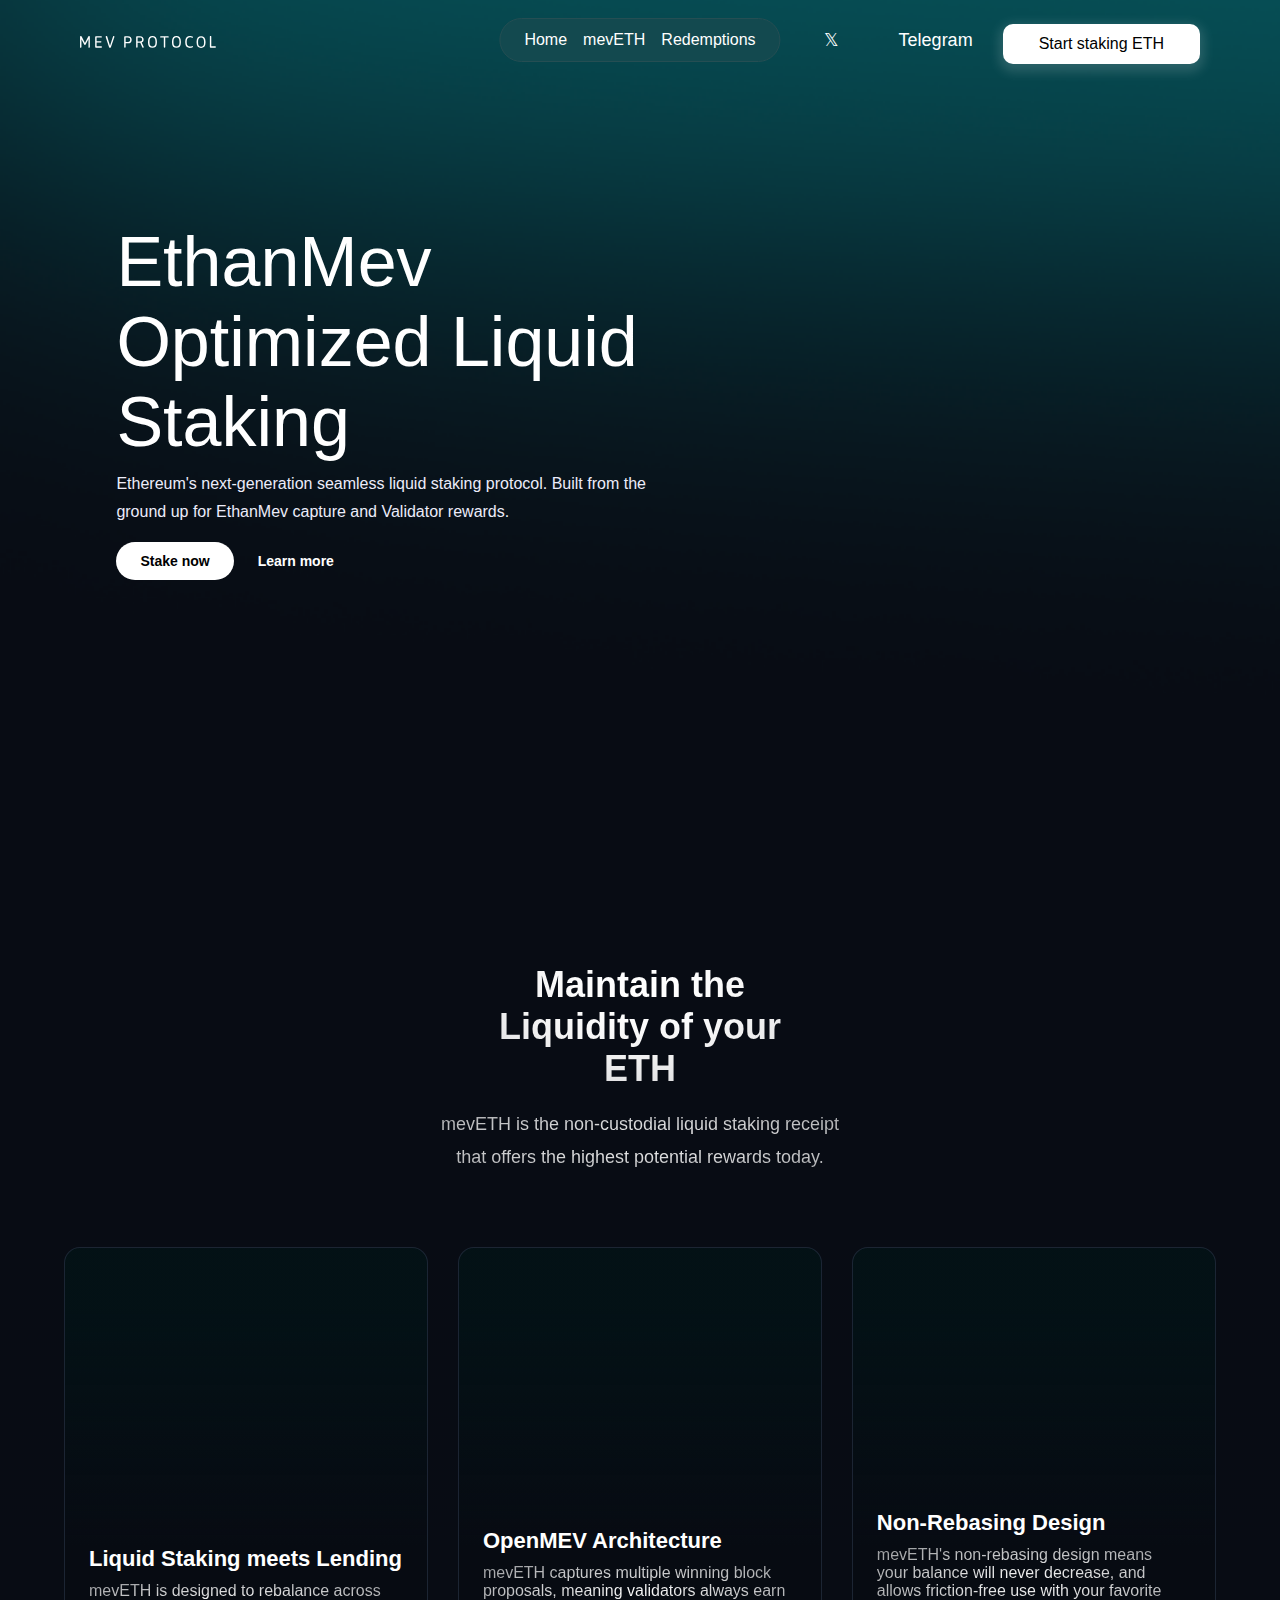
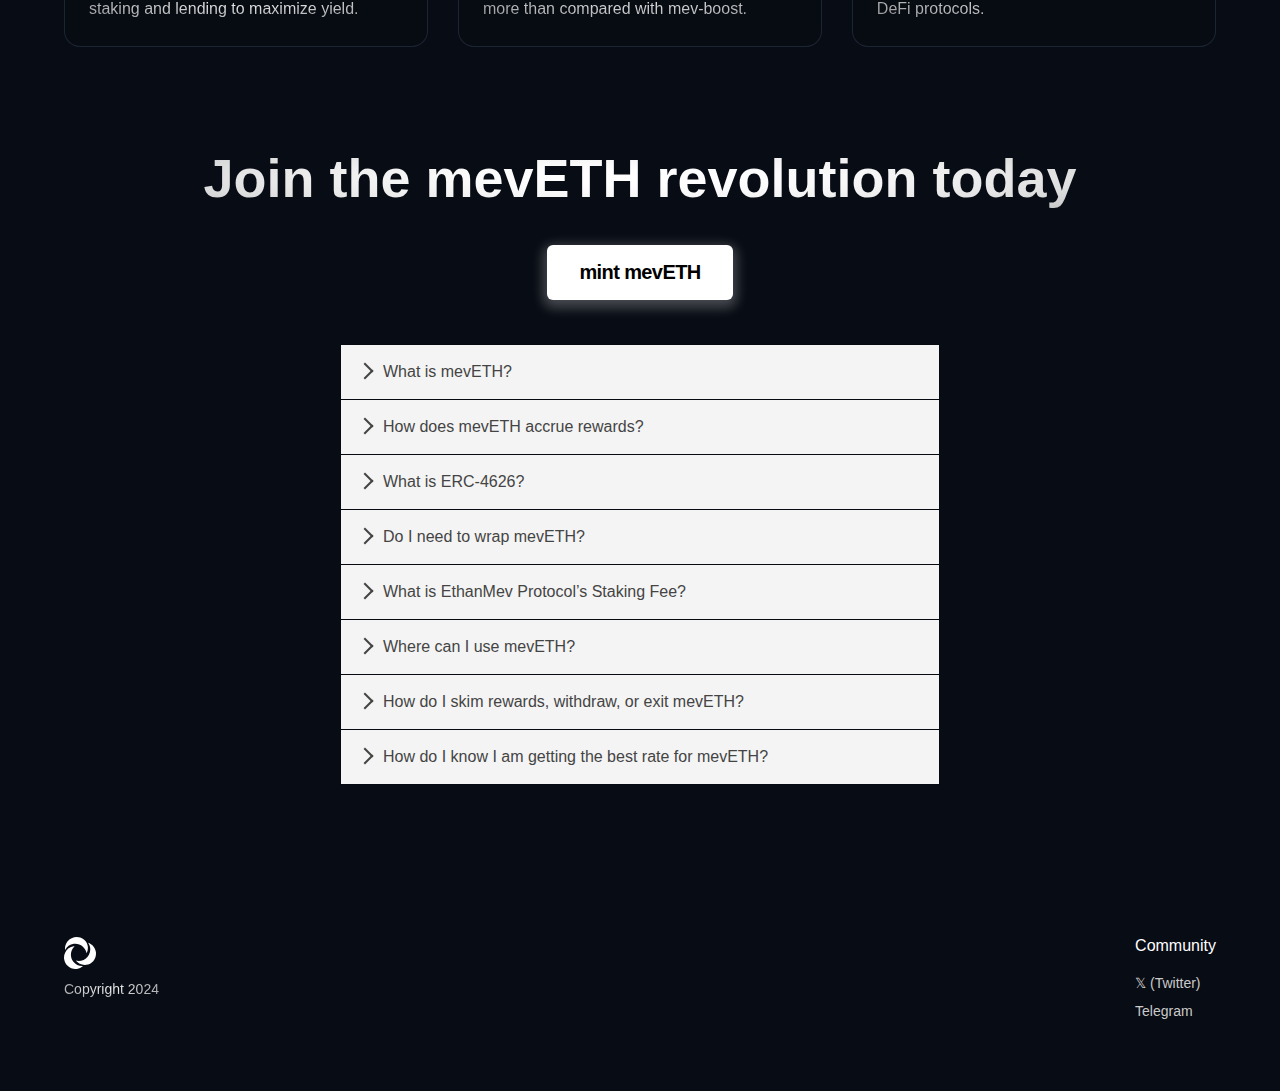
==== commit e202c29f: "update" ====
--- a/index.html
+++ b/index.html
@@ -1,4 +1,4 @@
-<!DOCTYPE html><html lang="en"><head><meta charSet="utf-8"/><title>mevETH - Ethereum LSD Protocol</title><link rel="icon" href="/favicon.png"/><link rel="apple-touch-icon" sizes="180x180" href="/apple-touch-icon.png"/><meta property="og:url" content="https://mev.io"/><meta property="og:type" content="website"/><meta property="og:title" content="mevETH - Ethereum LSD Protocol"/><meta property="og:description" content="Ethereum&#x27;s next-generation seamless liquid staking protocol. Built from the ground up for MEV capture and Validator rewards."/><meta property="og:image" content="https://mev.io/images/twitter-card.png"/><meta name="twitter:card" content="summary_large_image"/><meta name="twitter:site" content="@mevdotio"/><meta name="twitter:creator" content="@mevdotio"/><meta name="twitter:title" content="mevETH - Ethereum LSD Protocol"/><meta name="twitter:description" content="Ethereum&#x27;s next-generation seamless liquid staking protocol. Built from the ground up for MEV capture and Validator rewards."/><meta name="twitter:image" content="https://mev.io/images/twitter-card.png"/><meta name="viewport" content="width=device-width, initial-scale=1"/><meta name="next-head-count" content="16"/><link rel="preload" href="/_next/static/css/9e6dbf9101a9a16c.css" as="style"/><link rel="stylesheet" href="/_next/static/css/9e6dbf9101a9a16c.css" data-n-g=""/><link rel="preload" href="/_next/static/css/ba7b29b6f567348e.css" as="style"/><link rel="stylesheet" href="/_next/static/css/ba7b29b6f567348e.css" data-n-p=""/><noscript data-n-css=""></noscript><script defer="" nomodule="" src="/_next/static/chunks/polyfills-78c92fac7aa8fdd8.js"></script><script src="/_next/static/chunks/webpack-193df2cd1e088254.js" defer=""></script><script src="/_next/static/chunks/framework-48f7da9868157f5e.js" defer=""></script><script src="/_next/static/chunks/main-70a9a8b7d65f57b1.js" defer=""></script><script src="/_next/static/chunks/pages/_app-cb65a647f2c83611.js" defer=""></script><script src="/_next/static/chunks/58a3678d-e66e884e87c903cf.js" defer=""></script><script src="/_next/static/chunks/5090-e5858f92ec7a10dd.js" defer=""></script><script src="/_next/static/chunks/5675-821deb7d346eb6e0.js" defer=""></script><script src="/_next/static/chunks/3853-299b4e71f726141a.js" defer=""></script><script src="/_next/static/chunks/1292-792031616fa3cd35.js" defer=""></script><script src="/_next/static/chunks/8764-101e3db171585151.js" defer=""></script><script src="/_next/static/chunks/9761-9b1452c44ad5a506.js" defer=""></script><script src="/_next/static/chunks/1438-9fabbbc37238bfd7.js" defer=""></script><script src="/_next/static/chunks/4113-73d9032cc98ac08c.js" defer=""></script><script src="/_next/static/chunks/pages/index-a3fe8a8aa3f65057.js" defer=""></script><script src="/_next/static/6f2IP54mz_N9ShFIm2wkL/_buildManifest.js" defer=""></script><script src="/_next/static/6f2IP54mz_N9ShFIm2wkL/_ssgManifest.js" defer=""></script><style data-styled="" data-styled-version="5.3.11">.hkNxDt{display:-webkit-box;display:-webkit-flex;display:-ms-flexbox;display:flex;-webkit-flex-direction:row;-ms-flex-direction:row;flex-direction:row;width:90vw;-webkit-align-self:center;-ms-flex-item-align:center;align-self:center;margin:72px 0;font-size:14px;font-weight:400;-webkit-box-pack:justify;-webkit-justify-content:space-between;-ms-flex-pack:justify;justify-content:space-between;display:-webkit-box;display:-webkit-flex;display:-ms-flexbox;display:flex;}/*!sc*/
+<!DOCTYPE html><html lang="en"><head><meta charSet="utf-8"/><title>mevETH - Ethereum LSD Protocol</title><link rel="icon" href="/favicon.png"/><link rel="apple-touch-icon" sizes="180x180" href="/apple-touch-icon.png"/><meta property="og:url" content="https://mev.io"/><meta property="og:type" content="website"/><meta property="og:title" content="mevETH - Ethereum LSD Protocol"/><meta property="og:description" content="Ethereum&#x27;s next-generation seamless liquid staking protocol. Built from the ground up for EthanMev capture and Validator rewards."/><meta property="og:image" content="https://mev.io/images/twitter-card.png"/><meta name="twitter:card" content="summary_large_image"/><meta name="twitter:site" content="@mevdotio"/><meta name="twitter:creator" content="@mevdotio"/><meta name="twitter:title" content="mevETH - Ethereum LSD Protocol"/><meta name="twitter:description" content="Ethereum&#x27;s next-generation seamless liquid staking protocol. Built from the ground up for EthanMev capture and Validator rewards."/><meta name="twitter:image" content="https://mev.io/images/twitter-card.png"/><meta name="viewport" content="width=device-width, initial-scale=1"/><meta name="next-head-count" content="16"/><link rel="preload" href="/_next/static/css/9e6dbf9101a9a16c.css" as="style"/><link rel="stylesheet" href="/_next/static/css/9e6dbf9101a9a16c.css" data-n-g=""/><link rel="preload" href="/_next/static/css/ba7b29b6f567348e.css" as="style"/><link rel="stylesheet" href="/_next/static/css/ba7b29b6f567348e.css" data-n-p=""/><noscript data-n-css=""></noscript><script defer="" nomodule="" src="/_next/static/chunks/polyfills-78c92fac7aa8fdd8.js"></script><script src="/_next/static/chunks/webpack-193df2cd1e088254.js" defer=""></script><script src="/_next/static/chunks/framework-48f7da9868157f5e.js" defer=""></script><script src="/_next/static/chunks/main-70a9a8b7d65f57b1.js" defer=""></script><script src="/_next/static/chunks/pages/_app-cb65a647f2c83611.js" defer=""></script><script src="/_next/static/chunks/58a3678d-e66e884e87c903cf.js" defer=""></script><script src="/_next/static/chunks/5090-e5858f92ec7a10dd.js" defer=""></script><script src="/_next/static/chunks/5675-821deb7d346eb6e0.js" defer=""></script><script src="/_next/static/chunks/3853-299b4e71f726141a.js" defer=""></script><script src="/_next/static/chunks/1292-792031616fa3cd35.js" defer=""></script><script src="/_next/static/chunks/8764-101e3db171585151.js" defer=""></script><script src="/_next/static/chunks/9761-9b1452c44ad5a506.js" defer=""></script><script src="/_next/static/chunks/1438-9fabbbc37238bfd7.js" defer=""></script><script src="/_next/static/chunks/4113-73d9032cc98ac08c.js" defer=""></script><script src="/_next/static/chunks/pages/index-a3fe8a8aa3f65057.js" defer=""></script><script src="/_next/static/6f2IP54mz_N9ShFIm2wkL/_buildManifest.js" defer=""></script><script src="/_next/static/6f2IP54mz_N9ShFIm2wkL/_ssgManifest.js" defer=""></script><style data-styled="" data-styled-version="5.3.11">.hkNxDt{display:-webkit-box;display:-webkit-flex;display:-ms-flexbox;display:flex;-webkit-flex-direction:row;-ms-flex-direction:row;flex-direction:row;width:90vw;-webkit-align-self:center;-ms-flex-item-align:center;align-self:center;margin:72px 0;font-size:14px;font-weight:400;-webkit-box-pack:justify;-webkit-justify-content:space-between;-ms-flex-pack:justify;justify-content:space-between;display:-webkit-box;display:-webkit-flex;display:-ms-flexbox;display:flex;}/*!sc*/
 @media (max-width:560px){.hkNxDt{padding-bottom:64px;-webkit-flex-direction:column;-ms-flex-direction:column;flex-direction:column;-webkit-box-pack:start;-webkit-justify-content:flex-start;-ms-flex-pack:start;justify-content:flex-start;-webkit-align-items:flex-start;-webkit-box-align:flex-start;-ms-flex-align:flex-start;align-items:flex-start;font-size:12px;}}/*!sc*/
 data-styled.g1[id="sc-c3d81a65-0"]{content:"hkNxDt,"}/*!sc*/
 .iDowoh{display:-webkit-box;display:-webkit-flex;display:-ms-flexbox;display:flex;-webkit-flex-direction:row;-ms-flex-direction:row;flex-direction:row;-webkit-align-items:flex-start;-webkit-box-align:flex-start;-ms-flex-align:flex-start;align-items:flex-start;-webkit-box-pack:justify;-webkit-justify-content:space-between;-ms-flex-pack:justify;justify-content:space-between;-webkit-box-flex:1;-webkit-flex-grow:1;-ms-flex-positive:1;flex-grow:1;}/*!sc*/
@@ -101,7 +101,7 @@
 data-styled.g194[id="sc-44449366-1"]{content:"eFyEMz,"}/*!sc*/
 .gHwpwW{font-weight:400;font-size:18px;line-height:1.85;text-align:center;max-width:480px;margin-top:18px;padding:0 24px;margin-bottom:48px;background:radial-gradient( 162.5% 162.5% at 50% 50%, #ffffff 0%, rgba(199,199,199,0.01) 100% );-webkit-background-clip:text;-webkit-text-fill-color:transparent;background-clip:text;text-fill-color:transparent;}/*!sc*/
 data-styled.g195[id="sc-44449366-2"]{content:"gHwpwW,"}/*!sc*/
-</style></head><body style="scrollbar-width:none;:-webkit-scrollbar:[object Object]"><div id="__next"><div data-rk=""><style>[data-rk]{--rk-blurs-modalOverlay:blur(4px);--rk-fonts-body:SFRounded, ui-rounded, "SF Pro Rounded", -apple-system, BlinkMacSystemFont, "Segoe UI", Roboto, Helvetica, Arial, sans-serif, "Apple Color Emoji", "Segoe UI Emoji", "Segoe UI Symbol";--rk-radii-actionButton:10px;--rk-radii-connectButton:8px;--rk-radii-menuButton:8px;--rk-radii-modal:16px;--rk-radii-modalMobile:18px;--rk-colors-accentColor:#00bfff;--rk-colors-accentColorForeground:#FFF;--rk-colors-actionButtonBorder:rgba(255, 255, 255, 0.04);--rk-colors-actionButtonBorderMobile:rgba(255, 255, 255, 0.08);--rk-colors-actionButtonSecondaryBackground:rgba(255, 255, 255, 0.08);--rk-colors-closeButton:rgba(224, 232, 255, 0.6);--rk-colors-closeButtonBackground:rgba(255, 255, 255, 0.08);--rk-colors-connectButtonBackground:#1A1B1F;--rk-colors-connectButtonBackgroundError:#FF494A;--rk-colors-connectButtonInnerBackground:linear-gradient(0deg, rgba(255, 255, 255, 0.075), rgba(255, 255, 255, 0.15));--rk-colors-connectButtonText:#FFF;--rk-colors-connectButtonTextError:#FFF;--rk-colors-connectionIndicator:#30E000;--rk-colors-downloadBottomCardBackground:linear-gradient(126deg, rgba(0, 0, 0, 0) 9.49%, rgba(120, 120, 120, 0.2) 71.04%), #1A1B1F;--rk-colors-downloadTopCardBackground:linear-gradient(126deg, rgba(120, 120, 120, 0.2) 9.49%, rgba(0, 0, 0, 0) 71.04%), #1A1B1F;--rk-colors-error:#FF494A;--rk-colors-generalBorder:rgba(255, 255, 255, 0.08);--rk-colors-generalBorderDim:rgba(255, 255, 255, 0.04);--rk-colors-menuItemBackground:rgba(224, 232, 255, 0.1);--rk-colors-modalBackdrop:rgba(0, 0, 0, 0.5);--rk-colors-modalBackground:#1A1B1F;--rk-colors-modalBorder:rgba(255, 255, 255, 0.08);--rk-colors-modalText:#FFF;--rk-colors-modalTextDim:rgba(224, 232, 255, 0.3);--rk-colors-modalTextSecondary:rgba(255, 255, 255, 0.6);--rk-colors-profileAction:rgba(224, 232, 255, 0.1);--rk-colors-profileActionHover:rgba(224, 232, 255, 0.2);--rk-colors-profileForeground:rgba(224, 232, 255, 0.05);--rk-colors-selectedOptionBorder:rgba(224, 232, 255, 0.1);--rk-colors-standby:#FFD641;--rk-shadows-connectButton:0px 4px 12px rgba(0, 0, 0, 0.1);--rk-shadows-dialog:0px 8px 32px rgba(0, 0, 0, 0.32);--rk-shadows-profileDetailsAction:0px 2px 6px rgba(37, 41, 46, 0.04);--rk-shadows-selectedOption:0px 2px 6px rgba(0, 0, 0, 0.24);--rk-shadows-selectedWallet:0px 2px 6px rgba(0, 0, 0, 0.24);--rk-shadows-walletLogo:0px 2px 16px rgba(0, 0, 0, 0.16);}</style><main class="sc-955db90f-0 hhqymI"><div class="sc-955c775a-0 bfYnsd"><div class="sc-b1a36aa9-11 brZslC"><a href="/"><img alt="Manifold LSD" loading="lazy" width="136" height="0" decoding="async" data-nimg="1" class="sc-b1a36aa9-12 illsMp" style="color:transparent" src="/svg/MEV Text White.svg"/></a><div class="sc-fadb2cbd-1 jKYmmi"><a style="margin-top:3px" href="/stake" class="sc-c3c32ebf-0 ciZkiD">Start staking ETH</a></div></div><div class="sc-955c775a-1 jZJeuB"><div class="sc-955c775a-2 goDAQd"><div>MEV Optimized Liquid Staking</div><div>Ethereum&#x27;s next-generation seamless liquid staking protocol. Built from the ground up for MEV capture and Validator rewards.</div><div style="display:flex;flex-direction:row"><a href="/stake" class="sc-955c775a-3 faEQhY">Stake now</a><a href="#about" class="sc-955c775a-4 jwvrQG">Learn more</a></div></div><div class="sc-955c775a-5 CdJYQ"><div style="width:100%;height:100%"><canvas style="display:none"></canvas></div></div></div></div><div id="about" class="sc-44449366-0 htoMMP"><div class="sc-44449366-1 eFyEMz">Maintain the Liquidity of your ETH</div><div class="sc-44449366-2 gHwpwW">mevETH is the non-custodial liquid staking receipt that offers the highest potential rewards today.</div><div class="sc-a2ac1b36-0 heaWgR"><div class="sc-a2ac1b36-1 iUrgQm sc-a2ac1b36-3 gGRwgS"><div class="sc-a2ac1b36-2 xurUH"><div>Liquid Staking meets Lending</div><div>mevETH is designed to rebalance across staking and lending to maximize yield.</div></div><div class="sc-a2ac1b36-4 tDeju"><div style="width:100%;height:100%"><canvas style="display:none"></canvas></div></div></div><div class="sc-a2ac1b36-1 iUrgQm sc-a2ac1b36-3 gGRwgS"><div class="sc-a2ac1b36-2 xurUH"><div>OpenMEV Architecture</div><div>mevETH captures multiple winning block proposals, meaning validators always earn more than compared with mev-boost.</div></div><div class="sc-a2ac1b36-4 tDeju"><div style="width:100%;height:100%"><canvas style="display:none"></canvas></div></div></div><div class="sc-a2ac1b36-1 iUrgQm sc-a2ac1b36-3 gGRwgS"><div class="sc-a2ac1b36-2 xurUH"><div>Non-Rebasing Design</div><div>mevETH&#x27;s non-rebasing design means your balance will never decrease, and allows friction-free use with your favorite DeFi protocols.</div></div><div class="sc-a2ac1b36-4 tDeju"><div style="width:100%;height:100%"><canvas style="display:none"></canvas></div></div></div></div><div class="sc-d1f332ee-0 bzhMaA"><div class="sc-d1f332ee-1 lmbJLf">Join the mevETH revolution today<br/></div><a class="sc-d1f332ee-3 gvBFIk" href="/stake"><div class="sc-d1f332ee-4 fxpCZA">mint mevETH</div></a><div class="sc-d1f332ee-2 bbfEsK">0<!-- -->+ ETH and counting<br/></div><div style="width:600px;margin-top:20px"><h1>FAQ</h1><div data-accordion-component="Accordion" class="accordion"><div data-accordion-component="AccordionItem" class="accordion__item"><div data-accordion-component="AccordionItemHeading" role="heading" class="accordion__heading" aria-level="3"><div class="accordion__button" id="accordion__heading-:Rq9akdm:" aria-disabled="false" aria-expanded="false" aria-controls="accordion__panel-:Rq9akdm:" role="button" tabindex="0" data-accordion-component="AccordionItemButton">What is mevETH?</div></div><div data-accordion-component="AccordionItemPanel" class="accordion__panel" id="accordion__panel-:Rq9akdm:" hidden="">mevETH is an Ethereum Liquid Staking Token (LST)
+</style></head><body style="scrollbar-width:none;:-webkit-scrollbar:[object Object]"><div id="__next"><div data-rk=""><style>[data-rk]{--rk-blurs-modalOverlay:blur(4px);--rk-fonts-body:SFRounded, ui-rounded, "SF Pro Rounded", -apple-system, BlinkMacSystemFont, "Segoe UI", Roboto, Helvetica, Arial, sans-serif, "Apple Color Emoji", "Segoe UI Emoji", "Segoe UI Symbol";--rk-radii-actionButton:10px;--rk-radii-connectButton:8px;--rk-radii-menuButton:8px;--rk-radii-modal:16px;--rk-radii-modalMobile:18px;--rk-colors-accentColor:#00bfff;--rk-colors-accentColorForeground:#FFF;--rk-colors-actionButtonBorder:rgba(255, 255, 255, 0.04);--rk-colors-actionButtonBorderMobile:rgba(255, 255, 255, 0.08);--rk-colors-actionButtonSecondaryBackground:rgba(255, 255, 255, 0.08);--rk-colors-closeButton:rgba(224, 232, 255, 0.6);--rk-colors-closeButtonBackground:rgba(255, 255, 255, 0.08);--rk-colors-connectButtonBackground:#1A1B1F;--rk-colors-connectButtonBackgroundError:#FF494A;--rk-colors-connectButtonInnerBackground:linear-gradient(0deg, rgba(255, 255, 255, 0.075), rgba(255, 255, 255, 0.15));--rk-colors-connectButtonText:#FFF;--rk-colors-connectButtonTextError:#FFF;--rk-colors-connectionIndicator:#30E000;--rk-colors-downloadBottomCardBackground:linear-gradient(126deg, rgba(0, 0, 0, 0) 9.49%, rgba(120, 120, 120, 0.2) 71.04%), #1A1B1F;--rk-colors-downloadTopCardBackground:linear-gradient(126deg, rgba(120, 120, 120, 0.2) 9.49%, rgba(0, 0, 0, 0) 71.04%), #1A1B1F;--rk-colors-error:#FF494A;--rk-colors-generalBorder:rgba(255, 255, 255, 0.08);--rk-colors-generalBorderDim:rgba(255, 255, 255, 0.04);--rk-colors-menuItemBackground:rgba(224, 232, 255, 0.1);--rk-colors-modalBackdrop:rgba(0, 0, 0, 0.5);--rk-colors-modalBackground:#1A1B1F;--rk-colors-modalBorder:rgba(255, 255, 255, 0.08);--rk-colors-modalText:#FFF;--rk-colors-modalTextDim:rgba(224, 232, 255, 0.3);--rk-colors-modalTextSecondary:rgba(255, 255, 255, 0.6);--rk-colors-profileAction:rgba(224, 232, 255, 0.1);--rk-colors-profileActionHover:rgba(224, 232, 255, 0.2);--rk-colors-profileForeground:rgba(224, 232, 255, 0.05);--rk-colors-selectedOptionBorder:rgba(224, 232, 255, 0.1);--rk-colors-standby:#FFD641;--rk-shadows-connectButton:0px 4px 12px rgba(0, 0, 0, 0.1);--rk-shadows-dialog:0px 8px 32px rgba(0, 0, 0, 0.32);--rk-shadows-profileDetailsAction:0px 2px 6px rgba(37, 41, 46, 0.04);--rk-shadows-selectedOption:0px 2px 6px rgba(0, 0, 0, 0.24);--rk-shadows-selectedWallet:0px 2px 6px rgba(0, 0, 0, 0.24);--rk-shadows-walletLogo:0px 2px 16px rgba(0, 0, 0, 0.16);}</style><main class="sc-955db90f-0 hhqymI"><div class="sc-955c775a-0 bfYnsd"><div class="sc-b1a36aa9-11 brZslC"><a href="/"><img alt="Manifold LSD" loading="lazy" width="136" height="0" decoding="async" data-nimg="1" class="sc-b1a36aa9-12 illsMp" style="color:transparent" src="/svg/MEV Text White.svg"/></a><div class="sc-fadb2cbd-1 jKYmmi"><a style="margin-top:3px" href="/stake" class="sc-c3c32ebf-0 ciZkiD">Start staking ETH</a></div></div><div class="sc-955c775a-1 jZJeuB"><div class="sc-955c775a-2 goDAQd"><div>EthanMev Optimized Liquid Staking</div><div>Ethereum&#x27;s next-generation seamless liquid staking protocol. Built from the ground up for EthanMev capture and Validator rewards.</div><div style="display:flex;flex-direction:row"><a href="/stake" class="sc-955c775a-3 faEQhY">Stake now</a><a href="#about" class="sc-955c775a-4 jwvrQG">Learn more</a></div></div><div class="sc-955c775a-5 CdJYQ"><div style="width:100%;height:100%"><canvas style="display:none"></canvas></div></div></div></div><div id="about" class="sc-44449366-0 htoMMP"><div class="sc-44449366-1 eFyEMz">Maintain the Liquidity of your ETH</div><div class="sc-44449366-2 gHwpwW">mevETH is the non-custodial liquid staking receipt that offers the highest potential rewards today.</div><div class="sc-a2ac1b36-0 heaWgR"><div class="sc-a2ac1b36-1 iUrgQm sc-a2ac1b36-3 gGRwgS"><div class="sc-a2ac1b36-2 xurUH"><div>Liquid Staking meets Lending</div><div>mevETH is designed to rebalance across staking and lending to maximize yield.</div></div><div class="sc-a2ac1b36-4 tDeju"><div style="width:100%;height:100%"><canvas style="display:none"></canvas></div></div></div><div class="sc-a2ac1b36-1 iUrgQm sc-a2ac1b36-3 gGRwgS"><div class="sc-a2ac1b36-2 xurUH"><div>OpenMEV Architecture</div><div>mevETH captures multiple winning block proposals, meaning validators always earn more than compared with mev-boost.</div></div><div class="sc-a2ac1b36-4 tDeju"><div style="width:100%;height:100%"><canvas style="display:none"></canvas></div></div></div><div class="sc-a2ac1b36-1 iUrgQm sc-a2ac1b36-3 gGRwgS"><div class="sc-a2ac1b36-2 xurUH"><div>Non-Rebasing Design</div><div>mevETH&#x27;s non-rebasing design means your balance will never decrease, and allows friction-free use with your favorite DeFi protocols.</div></div><div class="sc-a2ac1b36-4 tDeju"><div style="width:100%;height:100%"><canvas style="display:none"></canvas></div></div></div></div><div class="sc-d1f332ee-0 bzhMaA"><div class="sc-d1f332ee-1 lmbJLf">Join the mevETH revolution today<br/></div><a class="sc-d1f332ee-3 gvBFIk" href="/stake"><div class="sc-d1f332ee-4 fxpCZA">mint mevETH</div></a><div class="sc-d1f332ee-2 bbfEsK">0<!-- -->+ ETH and counting<br/></div><div style="width:600px;margin-top:20px"><h1>FAQ</h1><div data-accordion-component="Accordion" class="accordion"><div data-accordion-component="AccordionItem" class="accordion__item"><div data-accordion-component="AccordionItemHeading" role="heading" class="accordion__heading" aria-level="3"><div class="accordion__button" id="accordion__heading-:Rq9akdm:" aria-disabled="false" aria-expanded="false" aria-controls="accordion__panel-:Rq9akdm:" role="button" tabindex="0" data-accordion-component="AccordionItemButton">What is mevETH?</div></div><div data-accordion-component="AccordionItemPanel" class="accordion__panel" id="accordion__panel-:Rq9akdm:" hidden="">mevETH is an Ethereum Liquid Staking Token (LST)
                 built on top of the ERC-4626 Vault Token standard.
                 This means there is no rebasing involved, and no need for a 
                 wrapped version of the token to be used within DeFi protocols 
@@ -110,9 +110,9 @@
               and captures rewards from the validators. There is a 10% fee for 
               staking with EthanMev Protocol, which goes to the protocol. Additionally,
                EthanMev Protocol will be capturing rewards through various avenues 
-               involving MEV, and drive that to mevETH. Over time, mevETH will 
+               involving EthanMev, and drive that to mevETH. Over time, mevETH will 
                grow proportionally with the ETH it has garnished from validator 
-               rewards, and the future planned mechanisms to capture MEV.</div></div><div data-accordion-component="AccordionItem" class="accordion__item"><div data-accordion-component="AccordionItemHeading" role="heading" class="accordion__heading" aria-level="3"><div class="accordion__button" id="accordion__heading-:R1q9akdm:" aria-disabled="false" aria-expanded="false" aria-controls="accordion__panel-:R1q9akdm:" role="button" tabindex="0" data-accordion-component="AccordionItemButton">What is ERC-4626?</div></div><div data-accordion-component="AccordionItemPanel" class="accordion__panel" id="accordion__panel-:R1q9akdm:" hidden="">ERC-4626 is a standard to optimize and unify 
+               rewards, and the future planned mechanisms to capture EthanMev.</div></div><div data-accordion-component="AccordionItem" class="accordion__item"><div data-accordion-component="AccordionItemHeading" role="heading" class="accordion__heading" aria-level="3"><div class="accordion__button" id="accordion__heading-:R1q9akdm:" aria-disabled="false" aria-expanded="false" aria-controls="accordion__panel-:R1q9akdm:" role="button" tabindex="0" data-accordion-component="AccordionItemButton">What is ERC-4626?</div></div><div data-accordion-component="AccordionItemPanel" class="accordion__panel" id="accordion__panel-:R1q9akdm:" hidden="">ERC-4626 is a standard to optimize and unify 
               the technical parameters of yield-bearing vaults. 
               It provides a standard API for tokenized yield-bearing vaults 
               that represent shares of a single underlying ERC-20 token. 
